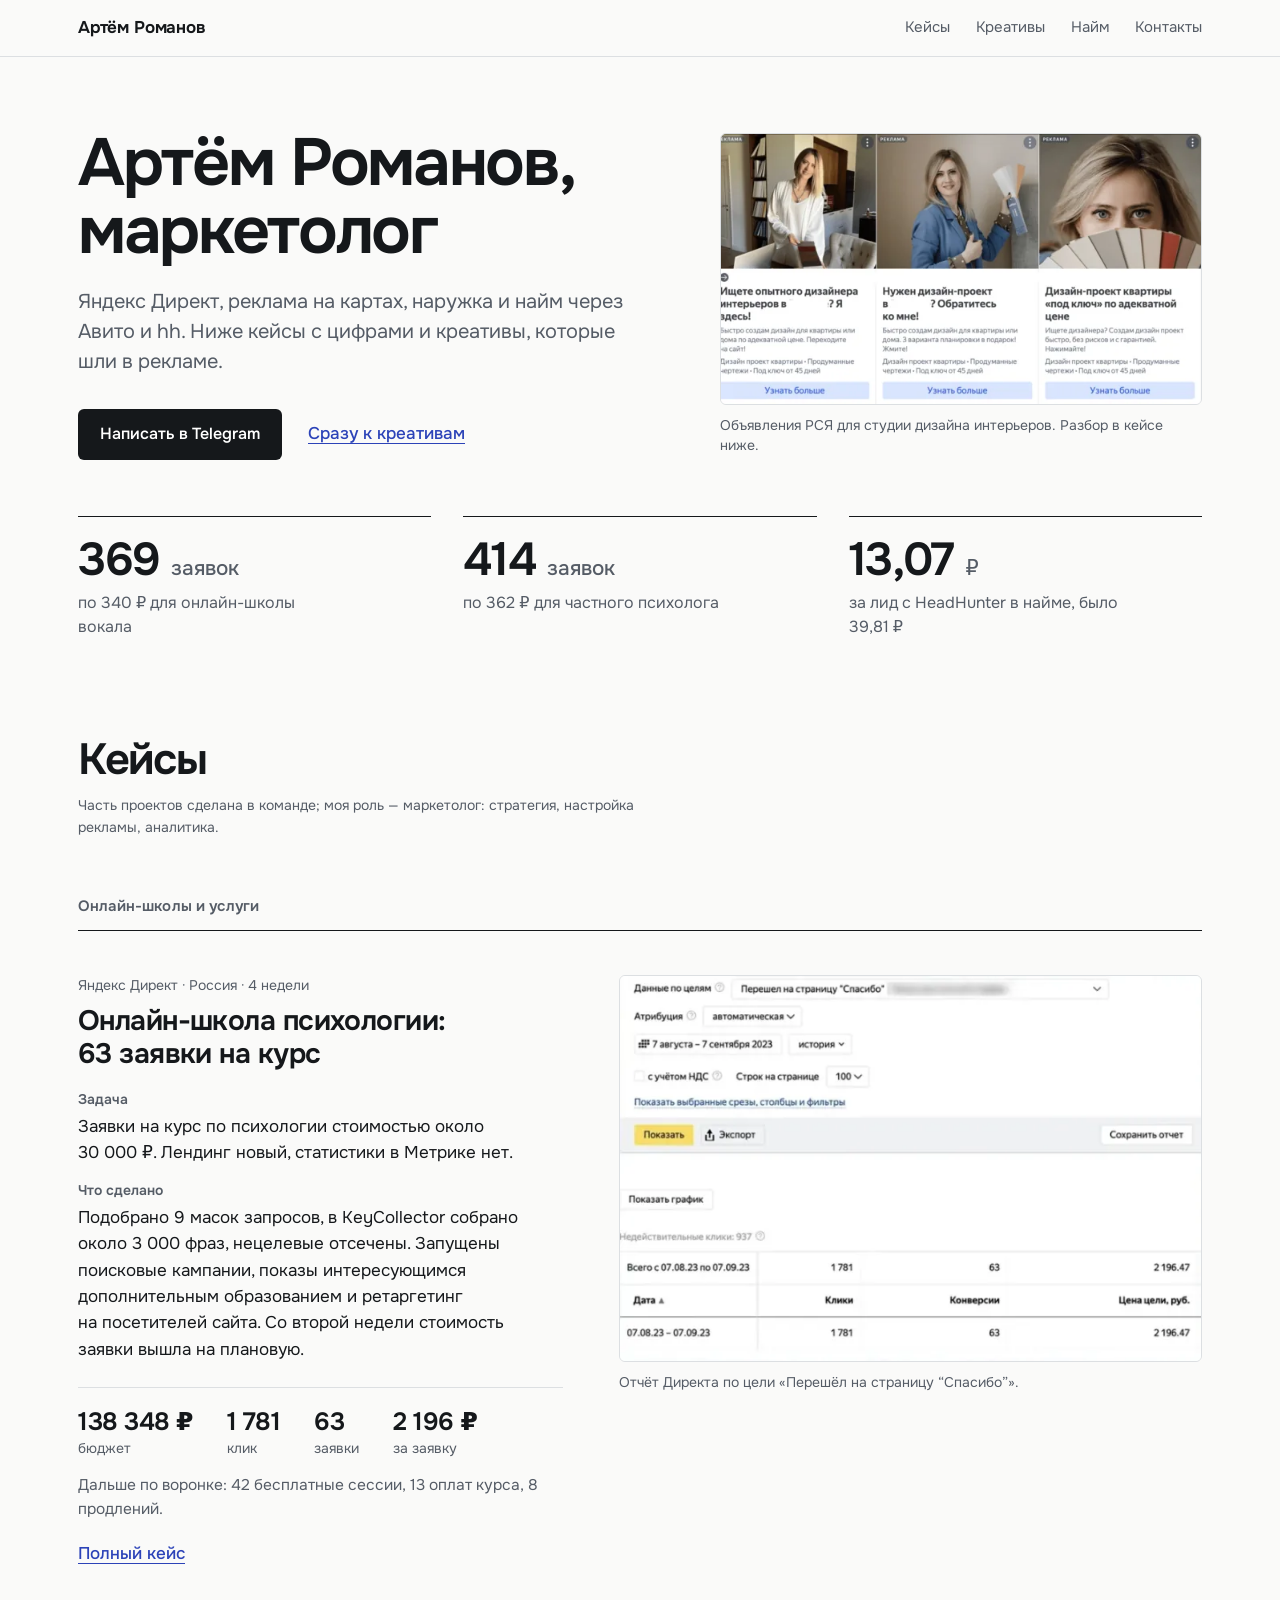
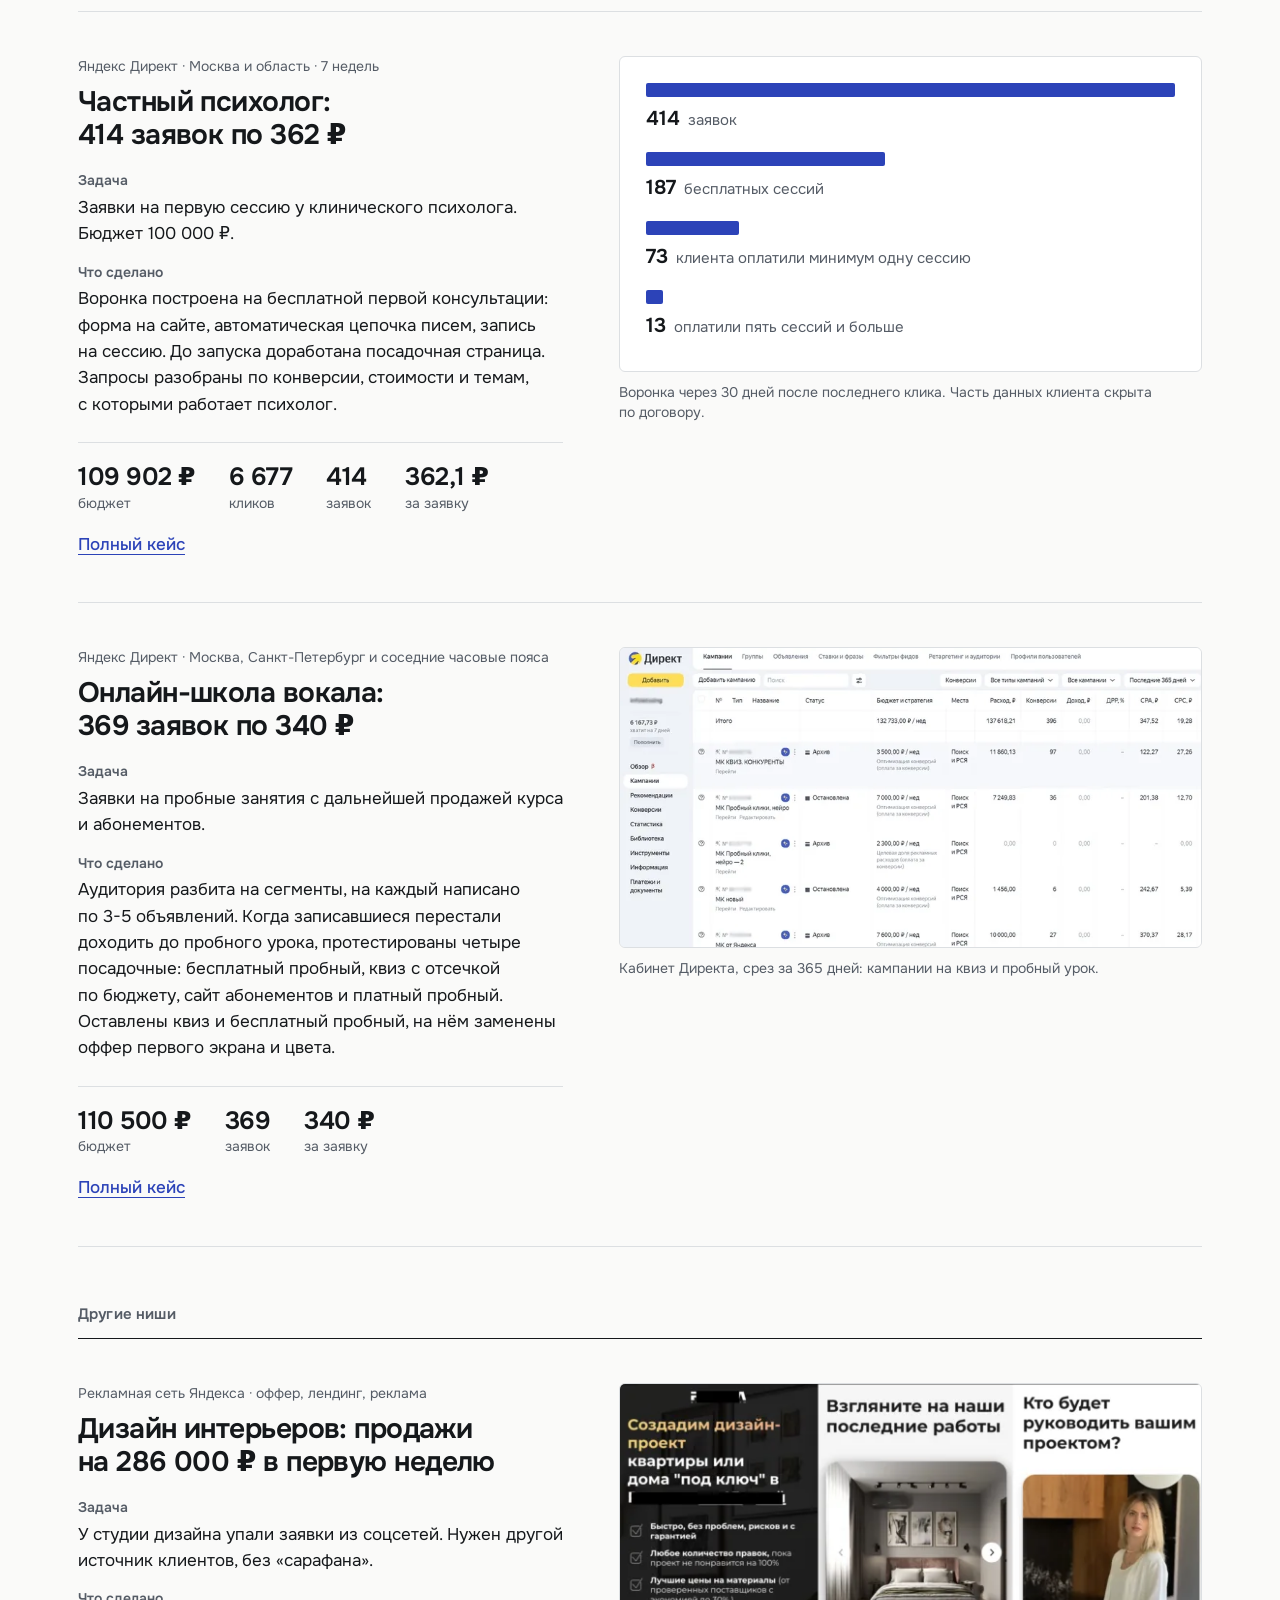
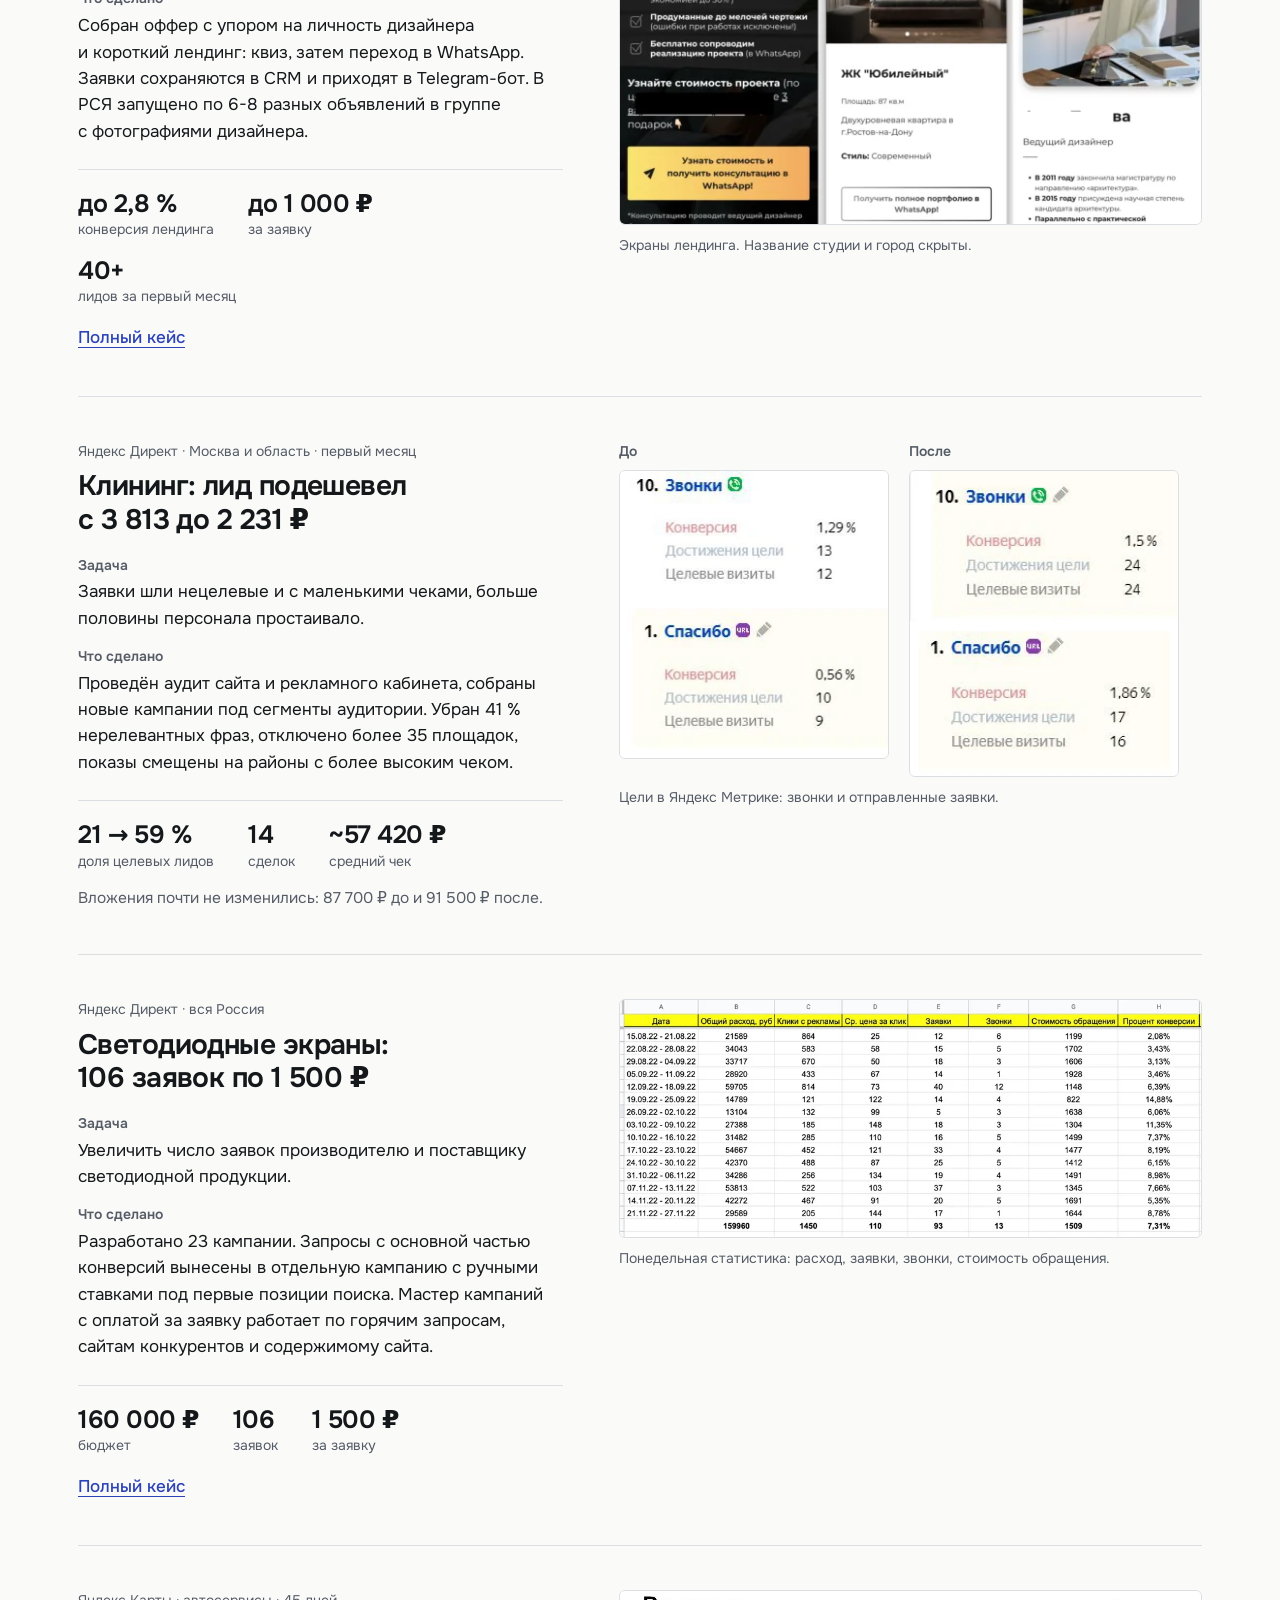
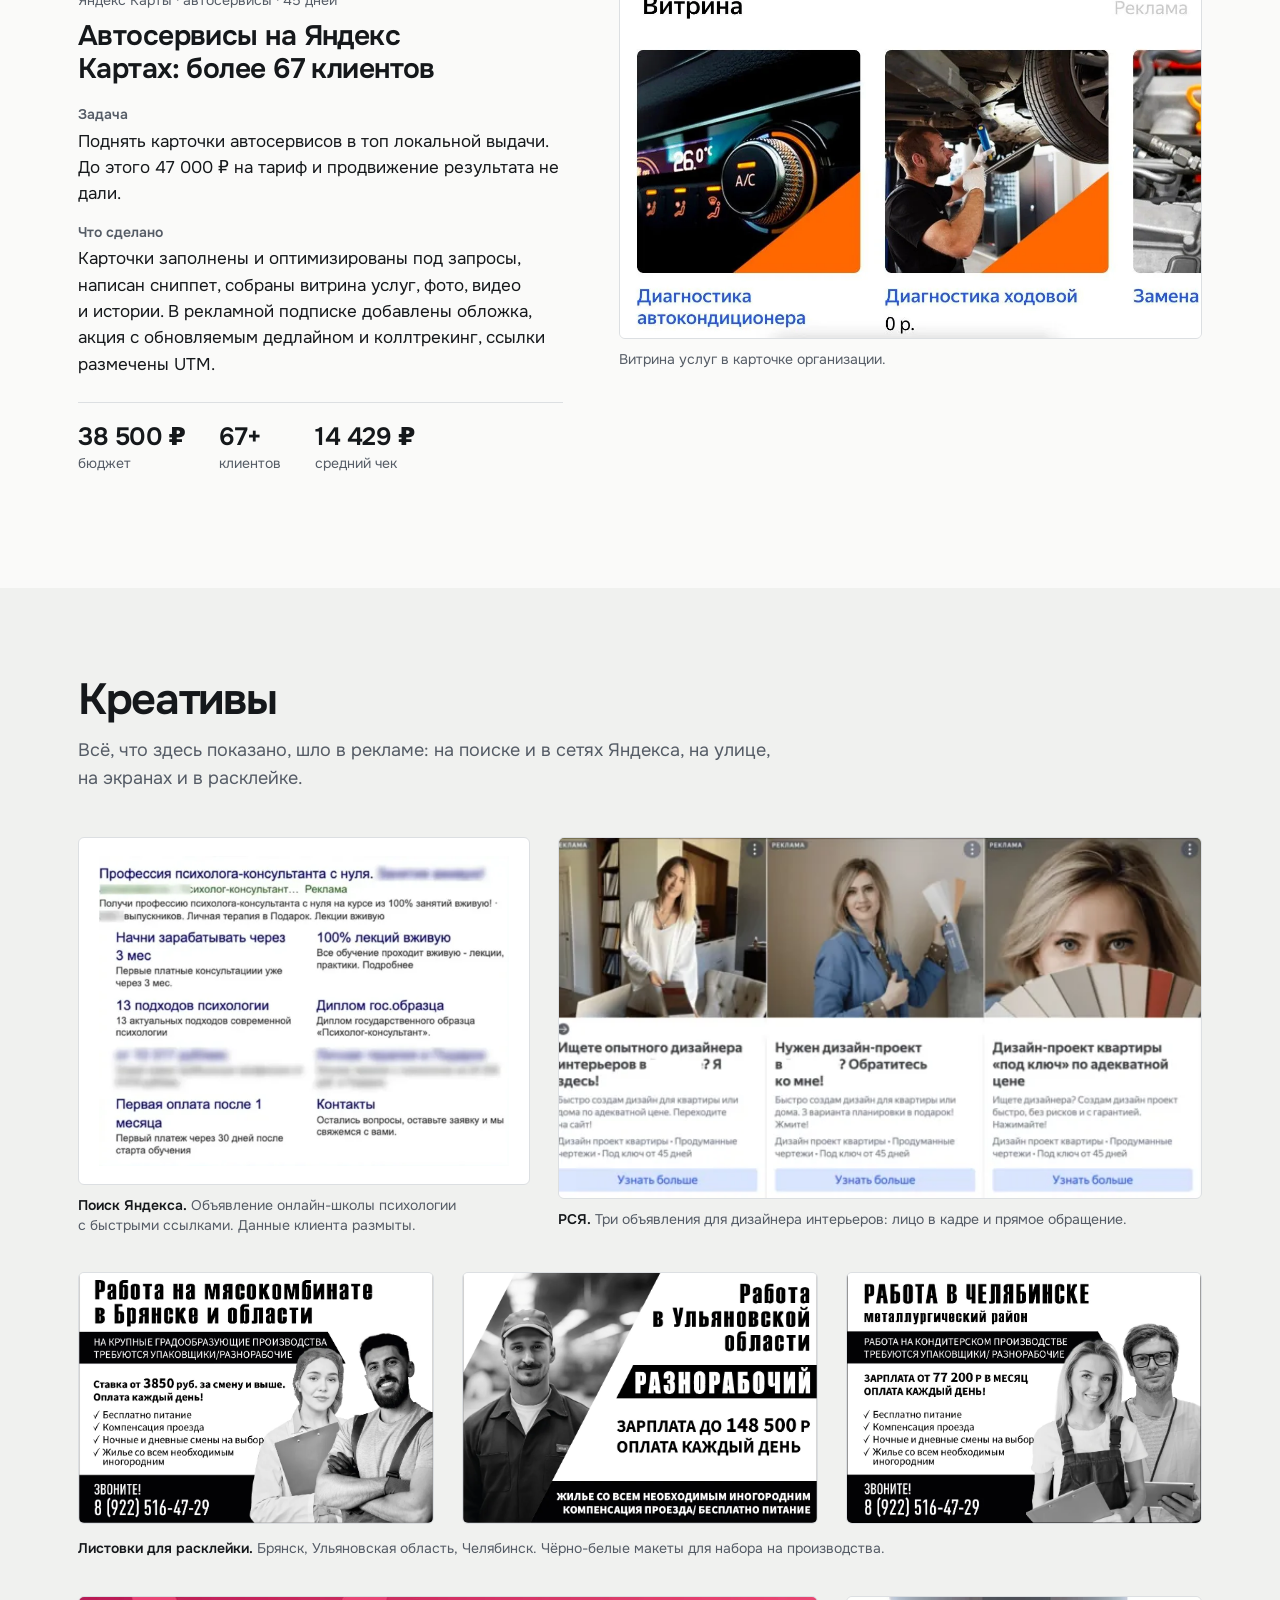
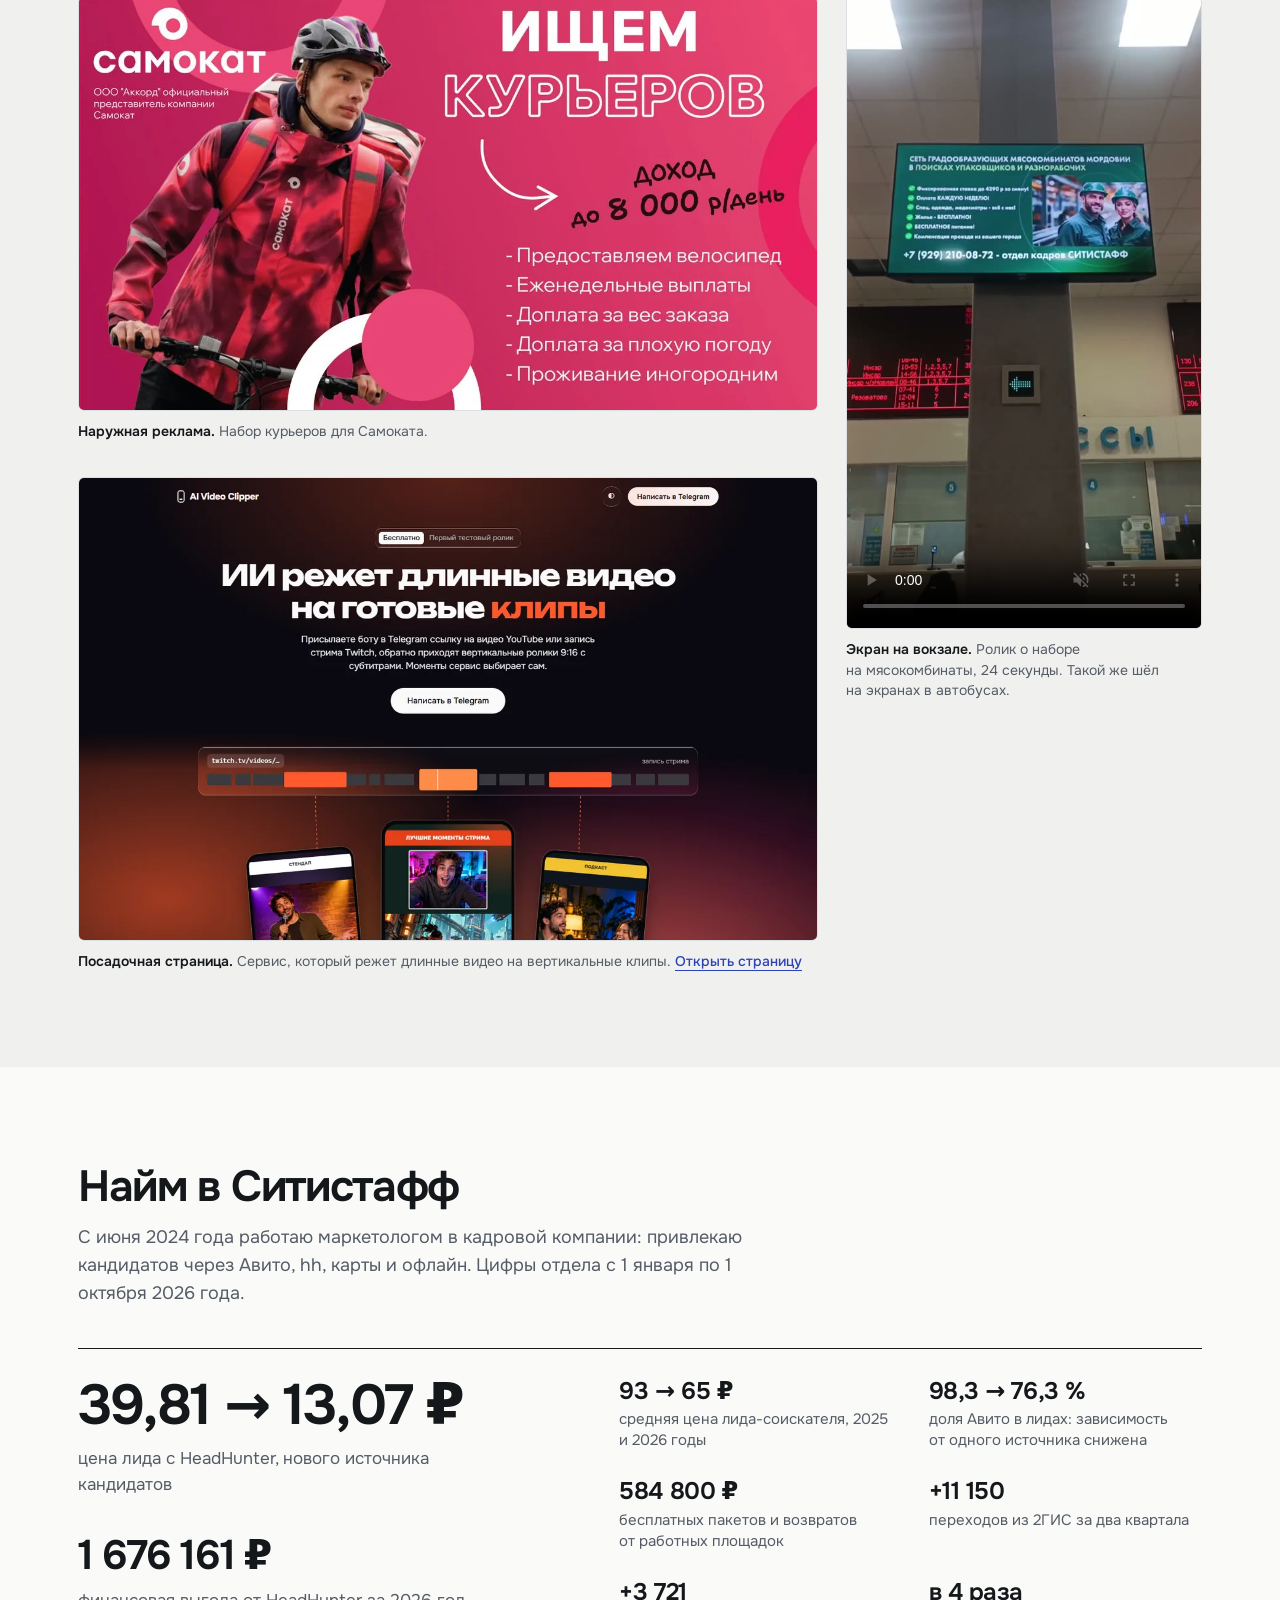
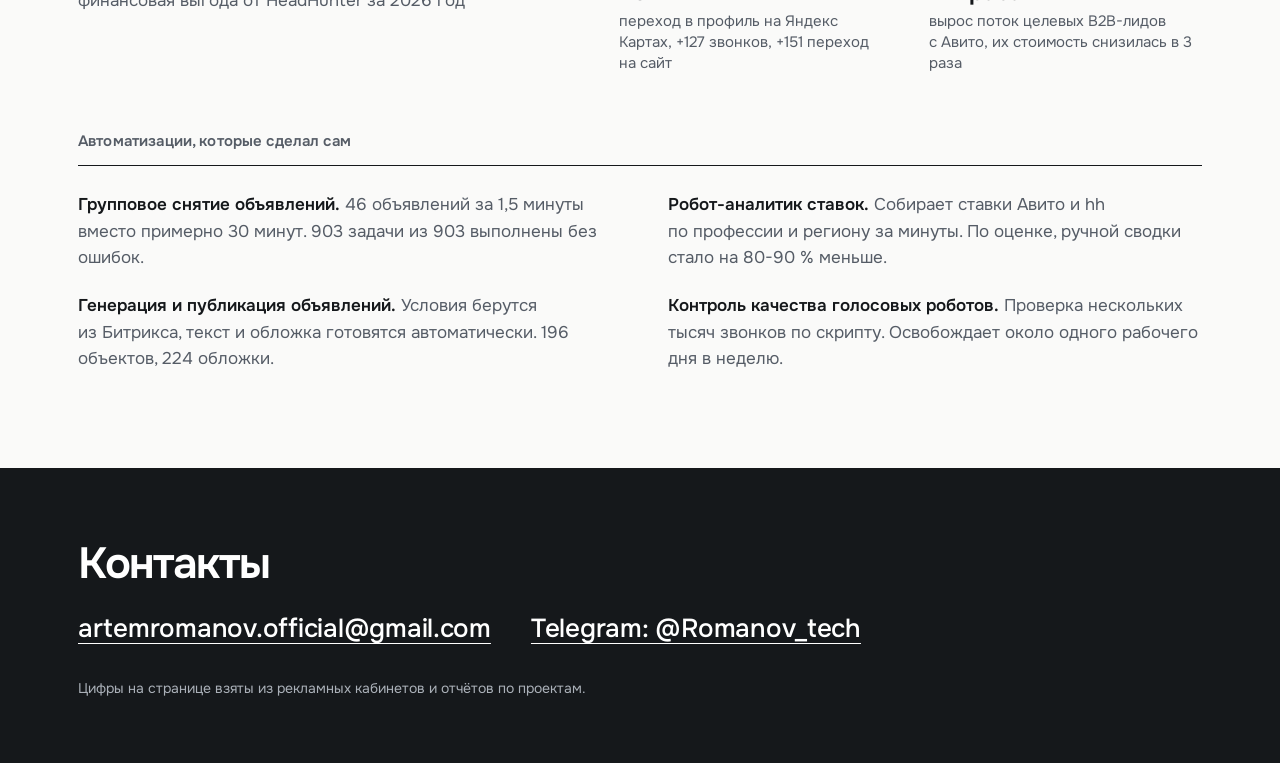
==== portfolio/index.html @ 15b889b1 "Portfolio: cases and ad creatives Co-Authored-By: Claude Fable 5.1 <noreply@anthropic.com>" ====
<!doctype html>
<html lang="ru">
<head>
<meta charset="utf-8">
<meta name="viewport" content="width=device-width, initial-scale=1">
<title>Артём Романов, маркетолог: кейсы и креативы</title>
<meta name="description" content="Кейсы по Яндекс Директу и картам, рекламные креативы и итоги года в найме. Цифры из кабинетов и отчётов.">
<meta name="robots" content="noindex">
<meta property="og:title" content="Артём Романов, маркетолог: кейсы и креативы">
<meta property="og:description" content="Яндекс Директ, карты, наружная реклама, найм. Кейсы с цифрами и креативы, которые шли в рекламе.">
<meta property="og:type" content="website">
<meta property="og:image" content="https://artem-romanov503.github.io/portfolio/assets/img/samokat-outdoor.jpg">
<link rel="preload" href="assets/fonts/onest-cyrillic.woff2" as="font" type="font/woff2" crossorigin>
<link rel="stylesheet" href="assets/style.css">
</head>
<body>

<header class="top">
  <div class="wrap top__in">
    <a class="top__name" href="#start">Артём Романов</a>
    <nav class="top__nav" aria-label="Разделы">
      <a href="#cases">Кейсы</a>
      <a href="#creatives">Креативы</a>
      <a href="#hiring">Найм</a>
      <a href="#contacts">Контакты</a>
    </nav>
  </div>
</header>

<main id="start">

<section class="hero wrap">
  <div class="hero__text">
    <h1>Артём Романов, маркетолог</h1>
    <p class="lead">Яндекс Директ, реклама на картах, наружка и найм через Авито и hh. Ниже кейсы с цифрами и креативы, которые шли в рекламе.</p>
    <div class="hero__cta">
      <a class="btn" href="https://t.me/Romanov_tech">Написать в Telegram</a>
      <a class="textlink" href="#creatives">Сразу к креативам</a>
    </div>
  </div>
  <figure class="hero__fig">
    <picture>
      <source srcset="assets/img/interior-rsya.webp" type="image/webp">
      <img src="assets/img/interior-rsya.jpg" width="599" height="336" alt="Три объявления в рекламной сети Яндекса для дизайнера интерьеров">
    </picture>
    <figcaption>Объявления РСЯ для студии дизайна интерьеров. Разбор в кейсе ниже.</figcaption>
  </figure>
</section>

<section class="facts wrap" aria-label="Главные цифры">
  <div class="fact">
    <p class="fact__n">369 <span>заявок</span></p>
    <p class="fact__t">по 340 ₽ для онлайн-школы вокала</p>
  </div>
  <div class="fact">
    <p class="fact__n">414 <span>заявок</span></p>
    <p class="fact__t">по 362 ₽ для частного психолога</p>
  </div>
  <div class="fact">
    <p class="fact__n">13,07 <span>₽</span></p>
    <p class="fact__t">за лид с HeadHunter в найме, было 39,81 ₽</p>
  </div>
</section>

<section class="cases wrap" id="cases">
  <h2>Кейсы</h2>
  <p class="note">Часть проектов сделана в команде; моя роль — маркетолог: стратегия, настройка рекламы, аналитика.</p>

  <h3 class="group">Онлайн-школы и услуги</h3>

  <article class="case">
    <div class="case__body">
      <p class="case__meta">Яндекс Директ · Россия · 4 недели</p>
      <h4>Онлайн-школа психологии: 63 заявки на курс</h4>
      <dl class="story">
        <dt>Задача</dt>
        <dd>Заявки на курс по психологии стоимостью около 30 000 ₽. Лендинг новый, статистики в Метрике нет.</dd>
        <dt>Что сделано</dt>
        <dd>Подобрано 9 масок запросов, в KeyCollector собрано около 3 000 фраз, нецелевые отсечены. Запущены поисковые кампании, показы интересующимся дополнительным образованием и ретаргетинг на посетителей сайта. Со второй недели стоимость заявки вышла на плановую.</dd>
      </dl>
      <ul class="nums">
        <li><b>138 348 ₽</b> бюджет</li>
        <li><b>1 781</b> клик</li>
        <li><b>63</b> заявки</li>
        <li><b>2 196 ₽</b> за заявку</li>
      </ul>
      <p class="after">Дальше по воронке: 42 бесплатные сессии, 13 оплат курса, 8 продлений.</p>
      <a class="textlink" href="https://docs.google.com/document/d/1ZMNwSY0MT7wGeJjQbcoxdY5PJj8Fw6Z0WzXVrbsB4XY/edit?usp=sharing" target="_blank" rel="noopener">Полный кейс</a>
    </div>
    <figure class="case__fig">
      <picture>
        <source srcset="assets/img/psy-metrika.webp" type="image/webp">
        <img loading="lazy" src="assets/img/psy-metrika.jpg" width="658" height="436" alt="Отчёт Яндекс Директа: 1 781 клик, 63 конверсии, цена цели 2 196,47 ₽">
      </picture>
      <figcaption>Отчёт Директа по цели «Перешёл на страницу “Спасибо”».</figcaption>
    </figure>
  </article>

  <article class="case">
    <div class="case__body">
      <p class="case__meta">Яндекс Директ · Москва и область · 7 недель</p>
      <h4>Частный психолог: 414 заявок по 362 ₽</h4>
      <dl class="story">
        <dt>Задача</dt>
        <dd>Заявки на первую сессию у клинического психолога. Бюджет 100 000 ₽.</dd>
        <dt>Что сделано</dt>
        <dd>Воронка построена на бесплатной первой консультации: форма на сайте, автоматическая цепочка писем, запись на сессию. До запуска доработана посадочная страница. Запросы разобраны по конверсии, стоимости и темам, с которыми работает психолог.</dd>
      </dl>
      <ul class="nums">
        <li><b>109 902 ₽</b> бюджет</li>
        <li><b>6 677</b> кликов</li>
        <li><b>414</b> заявок</li>
        <li><b>362,1 ₽</b> за заявку</li>
      </ul>
      <a class="textlink" href="https://docs.google.com/document/d/12WNCaJflFrENzG59cHQL8S3M4ZXFnbUH6wf1Yt0p68M/edit?usp=sharing" target="_blank" rel="noopener">Полный кейс</a>
    </div>
    <figure class="case__fig case__fig--plain">
      <div class="funnel" role="img" aria-label="Воронка: 414 заявок, 187 бесплатных сессий, 73 клиента с оплатой, 13 клиентов с пятью и более сессиями">
        <div class="funnel__row"><span class="funnel__bar" style="width:100%"></span><p><b>414</b> заявок</p></div>
        <div class="funnel__row"><span class="funnel__bar" style="width:45.2%"></span><p><b>187</b> бесплатных сессий</p></div>
        <div class="funnel__row"><span class="funnel__bar" style="width:17.6%"></span><p><b>73</b> клиента оплатили минимум одну сессию</p></div>
        <div class="funnel__row"><span class="funnel__bar" style="width:3.1%"></span><p><b>13</b> оплатили пять сессий и больше</p></div>
      </div>
      <figcaption>Воронка через 30 дней после последнего клика. Часть данных клиента скрыта по договору.</figcaption>
    </figure>
  </article>

  <article class="case">
    <div class="case__body">
      <p class="case__meta">Яндекс Директ · Москва, Санкт-Петербург и соседние часовые пояса</p>
      <h4>Онлайн-школа вокала: 369 заявок по 340 ₽</h4>
      <dl class="story">
        <dt>Задача</dt>
        <dd>Заявки на пробные занятия с дальнейшей продажей курса и абонементов.</dd>
        <dt>Что сделано</dt>
        <dd>Аудитория разбита на сегменты, на каждый написано по 3-5 объявлений. Когда записавшиеся перестали доходить до пробного урока, протестированы четыре посадочные: бесплатный пробный, квиз с отсечкой по бюджету, сайт абонементов и платный пробный. Оставлены квиз и бесплатный пробный, на нём заменены оффер первого экрана и цвета.</dd>
      </dl>
      <ul class="nums">
        <li><b>110 500 ₽</b> бюджет</li>
        <li><b>369</b> заявок</li>
        <li><b>340 ₽</b> за заявку</li>
      </ul>
      <a class="textlink" href="https://docs.google.com/document/d/1mFklG57RYLHqIspp73RG7lZCZg3FNZKGelEJzvITIx0/edit?usp=sharing" target="_blank" rel="noopener">Полный кейс</a>
    </div>
    <figure class="case__fig">
      <picture>
        <source srcset="assets/img/vocal-direct.webp" type="image/webp">
        <img loading="lazy" src="assets/img/vocal-direct.jpg" width="807" height="416" alt="Кабинет Яндекс Директа школы вокала: список кампаний, расход, конверсии и CPA">
      </picture>
      <figcaption>Кабинет Директа, срез за 365 дней: кампании на квиз и пробный урок.</figcaption>
    </figure>
  </article>

  <h3 class="group">Другие ниши</h3>

  <article class="case">
    <div class="case__body">
      <p class="case__meta">Рекламная сеть Яндекса · оффер, лендинг, реклама</p>
      <h4>Дизайн интерьеров: продажи на 286 000 ₽ в первую неделю</h4>
      <dl class="story">
        <dt>Задача</dt>
        <dd>У студии дизайна упали заявки из соцсетей. Нужен другой источник клиентов, без «сарафана».</dd>
        <dt>Что сделано</dt>
        <dd>Собран оффер с упором на личность дизайнера и короткий лендинг: квиз, затем переход в WhatsApp. Заявки сохраняются в CRM и приходят в Telegram-бот. В РСЯ запущено по 6-8 разных объявлений в группе с фотографиями дизайнера.</dd>
      </dl>
      <ul class="nums">
        <li><b>до 2,8 %</b> конверсия лендинга</li>
        <li><b>до 1 000 ₽</b> за заявку</li>
        <li><b>40+</b> лидов за первый месяц</li>
      </ul>
      <a class="textlink" href="https://docs.google.com/document/d/1IQRvEoea5pEtZ0NnD83dDxCsp4ETCDsQYDgw4Wlnciw/edit?usp=sharing" target="_blank" rel="noopener">Полный кейс</a>
    </div>
    <figure class="case__fig">
      <picture>
        <source srcset="assets/img/interior-landing.webp" type="image/webp">
        <img loading="lazy" src="assets/img/interior-landing.jpg" width="600" height="455" alt="Три экрана мобильного лендинга студии дизайна интерьеров">
      </picture>
      <figcaption>Экраны лендинга. Название студии и город скрыты.</figcaption>
    </figure>
  </article>

  <article class="case">
    <div class="case__body">
      <p class="case__meta">Яндекс Директ · Москва и область · первый месяц</p>
      <h4>Клининг: лид подешевел с 3 813 до 2 231 ₽</h4>
      <dl class="story">
        <dt>Задача</dt>
        <dd>Заявки шли нецелевые и с маленькими чеками, больше половины персонала простаивало.</dd>
        <dt>Что сделано</dt>
        <dd>Проведён аудит сайта и рекламного кабинета, собраны новые кампании под сегменты аудитории. Убран 41 % нерелевантных фраз, отключено более 35 площадок, показы смещены на районы с более высоким чеком.</dd>
      </dl>
      <ul class="nums">
        <li><b>21 → 59 %</b> доля целевых лидов</li>
        <li><b>14</b> сделок</li>
        <li><b>~57 420 ₽</b> средний чек</li>
      </ul>
      <p class="after">Вложения почти не изменились: 87 700 ₽ до и 91 500 ₽ после.</p>
    </div>
    <figure class="case__fig case__fig--pair">
      <div class="pair">
        <div>
          <p class="pair__t">До</p>
          <picture>
            <source srcset="assets/img/clean-before.webp" type="image/webp">
            <img loading="lazy" src="assets/img/clean-before.jpg" width="266" height="285" alt="Метрика до: звонки 13 достижений цели, заявки 10">
          </picture>
        </div>
        <div>
          <p class="pair__t">После</p>
          <picture>
            <source srcset="assets/img/clean-after.webp" type="image/webp">
            <img loading="lazy" src="assets/img/clean-after.jpg" width="254" height="289" alt="Метрика после: звонки 24 достижения цели, заявки 17">
          </picture>
        </div>
      </div>
      <figcaption>Цели в Яндекс Метрике: звонки и отправленные заявки.</figcaption>
    </figure>
  </article>

  <article class="case">
    <div class="case__body">
      <p class="case__meta">Яндекс Директ · вся Россия</p>
      <h4>Светодиодные экраны: 106 заявок по 1 500 ₽</h4>
      <dl class="story">
        <dt>Задача</dt>
        <dd>Увеличить число заявок производителю и поставщику светодиодной продукции.</dd>
        <dt>Что сделано</dt>
        <dd>Разработано 23 кампании. Запросы с основной частью конверсий вынесены в отдельную кампанию с ручными ставками под первые позиции поиска. Мастер кампаний с оплатой за заявку работает по горячим запросам, сайтам конкурентов и содержимому сайта.</dd>
      </dl>
      <ul class="nums">
        <li><b>160 000 ₽</b> бюджет</li>
        <li><b>106</b> заявок</li>
        <li><b>1 500 ₽</b> за заявку</li>
      </ul>
      <a class="textlink" href="https://docs.google.com/document/d/1NsvfbhUCmkfl85SJZDYSy5zYVO_3lgTCeivJVhGdA6c/edit?usp=sharing" target="_blank" rel="noopener">Полный кейс</a>
    </div>
    <figure class="case__fig">
      <picture>
        <source srcset="assets/img/led-table.webp" type="image/webp">
        <img loading="lazy" src="assets/img/led-table.jpg" width="974" height="397" alt="Таблица по неделям: расход, клики, заявки, звонки и стоимость обращения">
      </picture>
      <figcaption>Понедельная статистика: расход, заявки, звонки, стоимость обращения.</figcaption>
    </figure>
  </article>

  <article class="case">
    <div class="case__body">
      <p class="case__meta">Яндекс Карты · автосервисы · 45 дней</p>
      <h4>Автосервисы на Яндекс Картах: более 67 клиентов</h4>
      <dl class="story">
        <dt>Задача</dt>
        <dd>Поднять карточки автосервисов в топ локальной выдачи. До этого 47 000 ₽ на тариф и продвижение результата не дали.</dd>
        <dt>Что сделано</dt>
        <dd>Карточки заполнены и оптимизированы под запросы, написан сниппет, собраны витрина услуг, фото, видео и истории. В рекламной подписке добавлены обложка, акция с обновляемым дедлайном и коллтрекинг, ссылки размечены UTM.</dd>
      </dl>
      <ul class="nums">
        <li><b>38 500 ₽</b> бюджет</li>
        <li><b>67+</b> клиентов</li>
        <li><b>14 429 ₽</b> средний чек</li>
      </ul>
    </div>
    <figure class="case__fig">
      <picture>
        <source srcset="assets/img/maps-vitrina.webp" type="image/webp">
        <img loading="lazy" src="assets/img/maps-vitrina.jpg" width="1124" height="672" alt="Витрина услуг автосервиса в карточке на Яндекс Картах">
      </picture>
      <figcaption>Витрина услуг в карточке организации.</figcaption>
    </figure>
  </article>
</section>

<section class="creatives" id="creatives">
  <div class="wrap">
    <h2>Креативы</h2>
    <p class="sub">Всё, что здесь показано, шло в рекламе: на поиске и в сетях Яндекса, на улице, на экранах и в расклейке.</p>

    <div class="mosaic">
      <figure class="m m--search">
        <div class="m__pad">
          <picture>
            <source srcset="assets/img/psy-search-ad.webp" type="image/webp">
            <img loading="lazy" src="assets/img/psy-search-ad.jpg" width="619" height="469" alt="Поисковое объявление: Профессия психолога-консультанта с нуля, восемь быстрых ссылок">
          </picture>
        </div>
        <figcaption><b>Поиск Яндекса.</b> Объявление онлайн-школы психологии с быстрыми ссылками. Данные клиента размыты.</figcaption>
      </figure>

      <figure class="m m--rsya">
        <picture>
          <source srcset="assets/img/interior-rsya.webp" type="image/webp">
          <img loading="lazy" src="assets/img/interior-rsya.jpg" width="599" height="336" alt="Три объявления РСЯ с фотографиями дизайнера интерьеров">
        </picture>
        <figcaption><b>РСЯ.</b> Три объявления для дизайнера интерьеров: лицо в кадре и прямое обращение.</figcaption>
      </figure>

      <figure class="m m--leaf">
        <picture>
          <source srcset="assets/img/leaflet-bryansk.webp" type="image/webp">
          <img loading="lazy" src="assets/img/leaflet-bryansk.jpg" width="991" height="701" alt="Листовка: Работа на мясокомбинате в Брянске и области">
        </picture>
      </figure>
      <figure class="m m--leaf">
        <picture>
          <source srcset="assets/img/leaflet-ulyanovsk.webp" type="image/webp">
          <img loading="lazy" src="assets/img/leaflet-ulyanovsk.jpg" width="990" height="701" alt="Листовка: Работа в Ульяновской области, разнорабочий">
        </picture>
      </figure>
      <figure class="m m--leaf">
        <picture>
          <source srcset="assets/img/leaflet-chelyabinsk.webp" type="image/webp">
          <img loading="lazy" src="assets/img/leaflet-chelyabinsk.jpg" width="991" height="701" alt="Листовка: Работа в Челябинске, кондитерское производство">
        </picture>
      </figure>
      <p class="m__cap m__cap--row"><b>Листовки для расклейки.</b> Брянск, Ульяновская область, Челябинск. Чёрно-белые макеты для набора на производства.</p>

      <figure class="m m--out">
        <picture>
          <source srcset="assets/img/samokat-outdoor.webp" type="image/webp">
          <img loading="lazy" src="assets/img/samokat-outdoor.jpg" width="1250" height="699" alt="Наружная реклама: Самокат ищет курьеров, доход до 8 000 рублей в день">
        </picture>
        <figcaption><b>Наружная реклама.</b> Набор курьеров для Самоката.</figcaption>
      </figure>

      <figure class="m m--video">
        <video controls muted playsinline preload="metadata" poster="assets/video/station-screen.jpg" width="540" height="960">
          <source src="assets/video/station-screen.mp4" type="video/mp4">
        </video>
        <figcaption><b>Экран на вокзале.</b> Ролик о наборе на мясокомбинаты, 24 секунды. Такой же шёл на экранах в автобусах.</figcaption>
      </figure>

      <figure class="m m--land">
        <a href="https://artem-romanov503.github.io/clipper/" target="_blank" rel="noopener">
          <picture>
            <source srcset="assets/img/clipper-landing.webp" type="image/webp">
            <img loading="lazy" src="assets/img/clipper-landing.jpg" width="1200" height="750" alt="Первый экран посадочной страницы сервиса нарезки видео">
          </picture>
        </a>
        <figcaption><b>Посадочная страница.</b> Сервис, который режет длинные видео на вертикальные клипы. <a class="textlink" href="https://artem-romanov503.github.io/clipper/" target="_blank" rel="noopener">Открыть страницу</a></figcaption>
      </figure>
    </div>
  </div>
</section>

<section class="hiring wrap" id="hiring">
  <h2>Найм в Ситистафф</h2>
  <p class="sub">С июня 2024 года работаю маркетологом в кадровой компании: привлекаю кандидатов через Авито, hh, карты и офлайн. Цифры отдела с 1 января по 1 октября 2026 года.</p>

  <div class="year">
    <div class="year__big">
      <p class="year__n">39,81 → 13,07 ₽</p>
      <p class="year__t">цена лида с HeadHunter, нового источника кандидатов</p>
      <p class="year__n year__n--2">1 676 161 ₽</p>
      <p class="year__t">финансовая выгода от HeadHunter за 2026 год</p>
    </div>
    <ul class="year__list">
      <li><b>93 → 65 ₽</b> средняя цена лида-соискателя, 2025 и 2026 годы</li>
      <li><b>98,3 → 76,3 %</b> доля Авито в лидах: зависимость от одного источника снижена</li>
      <li><b>584 800 ₽</b> бесплатных пакетов и возвратов от работных площадок</li>
      <li><b>+11 150</b> переходов из 2ГИС за два квартала</li>
      <li><b>+3 721</b> переход в профиль на Яндекс Картах, +127 звонков, +151 переход на сайт</li>
      <li><b>в 4 раза</b> вырос поток целевых B2B-лидов с Авито, их стоимость снизилась в 3 раза</li>
    </ul>
  </div>

  <h3 class="group">Автоматизации, которые сделал сам</h3>
  <ul class="auto">
    <li><b>Групповое снятие объявлений.</b> 46 объявлений за 1,5 минуты вместо примерно 30 минут. 903 задачи из 903 выполнены без ошибок.</li>
    <li><b>Робот-аналитик ставок.</b> Собирает ставки Авито и hh по профессии и региону за минуты. По оценке, ручной сводки стало на 80-90 % меньше.</li>
    <li><b>Генерация и публикация объявлений.</b> Условия берутся из Битрикса, текст и обложка готовятся автоматически. 196 объектов, 224 обложки.</li>
    <li><b>Контроль качества голосовых роботов.</b> Проверка нескольких тысяч звонков по скрипту. Освобождает около одного рабочего дня в неделю.</li>
  </ul>
</section>

</main>

<footer class="foot" id="contacts">
  <div class="wrap foot__in">
    <h2>Контакты</h2>
    <p class="foot__links">
      <a href="mailto:artemromanov.official@gmail.com">artemromanov.official@gmail.com</a>
      <a href="https://t.me/Romanov_tech">Telegram: @Romanov_tech</a>
    </p>
    <p class="foot__small">Цифры на странице взяты из рекламных кабинетов и отчётов по проектам.</p>
  </div>
</footer>

</body>
</html>
---- portfolio/assets/style.css ----
@font-face{font-family:"Onest";src:url("fonts/onest-cyrillic.woff2") format("woff2");font-weight:100 900;font-display:swap;unicode-range:U+0301,U+0400-045F,U+0490-0491,U+04B0-04B1,U+2116}
@font-face{font-family:"Onest";src:url("fonts/onest-latin.woff2") format("woff2");font-weight:100 900;font-display:swap;unicode-range:U+0000-00FF,U+0131,U+0152-0153,U+02BB-02BC,U+02C6,U+02DA,U+02DC,U+0304,U+0308,U+0329,U+2000-206F,U+20AC,U+2122,U+2191,U+2193,U+2212,U+2215,U+FEFF,U+FFFD}

:root{
  color-scheme:light;
  --paper:#fafaf9;
  --tint:#f0f1ef;
  --ink:#15181b;
  --soft:#555c66;
  --line:#dcdfe2;
  --accent:#2c43b8;
  --r:6px;
  --wrap:1180px;
}
*{box-sizing:border-box}
html{scroll-behavior:smooth;-webkit-text-size-adjust:100%}
@media (prefers-reduced-motion:reduce){html{scroll-behavior:auto}}
body{margin:0;background:var(--paper);color:var(--ink);font:400 17px/1.55 "Onest",system-ui,-apple-system,"Segoe UI",Roboto,sans-serif;-webkit-font-smoothing:antialiased}
img,video{display:block;max-width:100%;height:auto}
a{color:inherit}
p,h1,h2,h3,h4,ul,dl,dd,figure{margin:0;padding:0}
ul{list-style:none}
.wrap{max-width:var(--wrap);margin:0 auto;padding:0 28px}
section[id],footer[id]{scroll-margin-top:72px}

/* top */
.top{position:sticky;top:0;z-index:10;background:rgba(250,250,249,.94);backdrop-filter:blur(8px);border-bottom:1px solid var(--line)}
.top__in{display:flex;align-items:center;justify-content:space-between;height:56px;gap:16px}
.top__name{font-weight:650;text-decoration:none;letter-spacing:-.01em;white-space:nowrap}
.top__nav{display:flex;gap:26px;font-size:15px}
.top__nav a{text-decoration:none;color:var(--soft);padding:6px 0}
.top__nav a:hover{color:var(--ink)}

/* hero */
.hero{display:grid;grid-template-columns:minmax(0,6fr) minmax(0,5fr);gap:64px;align-items:center;padding-top:72px;padding-bottom:56px}
h1{font-size:clamp(38px,5.2vw,68px);line-height:1.02;letter-spacing:-.035em;font-weight:640;text-wrap:balance}
.lead{margin-top:22px;font-size:20px;line-height:1.5;color:var(--soft);max-width:34em}
.hero__cta{display:flex;align-items:center;flex-wrap:wrap;gap:14px 26px;margin-top:32px}
.btn{display:inline-block;background:var(--ink);color:#fff;text-decoration:none;font-weight:550;font-size:16px;padding:13px 22px;border-radius:var(--r);transition:background .2s}
.btn:hover{background:var(--accent)}
.btn:active{transform:translateY(1px)}
.textlink{color:var(--accent);text-decoration:underline;text-decoration-thickness:1px;text-underline-offset:4px;font-weight:500}
.textlink:hover{text-decoration-thickness:2px}
.hero__fig img{width:100%;border-radius:var(--r);border:1px solid var(--line)}
figcaption,.m__cap{margin-top:10px;font-size:14px;line-height:1.45;color:var(--soft)}
figcaption b,.m__cap b{color:var(--ink);font-weight:600}

/* facts */
.facts{display:grid;grid-template-columns:repeat(3,minmax(0,1fr));gap:32px}
.fact{border-top:1px solid var(--ink);padding-top:20px}
.fact__n{font-size:clamp(34px,3.6vw,48px);line-height:1;font-weight:620;letter-spacing:-.03em}
.fact__n span{font-size:.45em;font-weight:500;letter-spacing:0;color:var(--soft)}
.fact__t{margin-top:8px;color:var(--soft);font-size:16px;max-width:17em}

/* shared headings */
h2{font-size:clamp(30px,3.4vw,44px);line-height:1.08;letter-spacing:-.03em;font-weight:640}
.sub{margin-top:14px;font-size:18px;color:var(--soft);max-width:40em}
.note{margin-top:12px;font-size:14px;color:var(--soft);max-width:44em}
.group{margin-top:56px;font-size:15px;font-weight:600;letter-spacing:.01em;color:var(--soft);padding-bottom:12px;border-bottom:1px solid var(--ink)}

/* cases */
.cases{padding-top:96px}
.case{display:grid;grid-template-columns:minmax(0,5fr) minmax(0,6fr);gap:56px;padding:44px 0;border-bottom:1px solid var(--line);align-items:start}
.case:last-of-type{border-bottom:0}
.case__meta{font-size:14px;color:var(--soft)}
h4{margin-top:8px;font-size:clamp(23px,2.2vw,29px);line-height:1.18;letter-spacing:-.02em;font-weight:630;text-wrap:balance}
.story{margin-top:18px}
.story dt{margin-top:14px;font-size:14px;font-weight:600;color:var(--soft)}
.story dd{margin-top:3px;max-width:36em}
.nums{display:flex;flex-wrap:wrap;gap:16px 34px;margin-top:24px;padding-top:18px;border-top:1px solid var(--line)}
.nums li{font-size:14px;color:var(--soft);line-height:1.3}
.nums b{display:block;font-size:25px;font-weight:620;letter-spacing:-.02em;color:var(--ink);white-space:nowrap}
.after{margin-top:16px;font-size:15.5px;color:var(--soft)}
.case .textlink{display:inline-block;margin-top:20px}
.case__fig img{width:100%;border:1px solid var(--line);border-radius:var(--r);background:#fff}

.funnel{border:1px solid var(--line);border-radius:var(--r);background:#fff;padding:26px 26px 12px}
.funnel__row{margin-bottom:18px}
.funnel__bar{display:block;height:14px;min-width:6px;background:var(--accent);border-radius:2px}
.funnel__row p{margin-top:6px;font-size:15px;color:var(--soft)}
.funnel__row b{font-size:20px;color:var(--ink);font-weight:620;margin-right:4px}

.pair{display:grid;grid-template-columns:repeat(2,minmax(0,1fr));gap:20px;max-width:560px}
.pair__t{font-size:14px;font-weight:600;color:var(--soft);margin-bottom:8px}

/* creatives */
.creatives{margin-top:72px;padding:88px 0 96px;background:var(--tint)}
.mosaic{display:grid;grid-template-columns:repeat(12,minmax(0,1fr));gap:36px 28px;margin-top:44px;align-items:start}
.m img,.m video{width:100%;border-radius:var(--r);border:1px solid var(--line);background:#fff}
.m__pad{background:#fff;border:1px solid var(--line);border-radius:var(--r);padding:18px 20px}
.m__pad img{border:0;border-radius:0}
.m--search{grid-column:span 5}
.m--rsya{grid-column:span 7}
.m--leaf{grid-column:span 4}
.m__cap--row{grid-column:1/-1;margin-top:-22px}
.m--out{grid-column:1/span 8}
.m--video{grid-column:9/span 4;grid-row:span 2}
.m--land{grid-column:1/span 8}
.m--video video{aspect-ratio:9/16;object-fit:cover;background:#111}

/* hiring */
.hiring{padding-top:96px;padding-bottom:96px}
.year{display:grid;grid-template-columns:minmax(0,5fr) minmax(0,6fr);gap:56px;margin-top:40px;padding-top:28px;border-top:1px solid var(--ink)}
.year__n{font-size:clamp(34px,4.4vw,58px);line-height:1.02;font-weight:640;letter-spacing:-.035em;white-space:nowrap}
.year__t{margin-top:12px;color:var(--soft);max-width:24em}
.year__n--2{margin-top:36px;font-size:clamp(28px,3.2vw,42px)}
.year__list{display:grid;grid-template-columns:repeat(2,minmax(0,1fr));gap:26px 36px}
.year__list li{font-size:15px;line-height:1.4;color:var(--soft)}
.year__list b{display:block;font-size:24px;line-height:1.2;font-weight:620;letter-spacing:-.02em;color:var(--ink);margin-bottom:4px;white-space:nowrap}
.auto{display:grid;grid-template-columns:repeat(2,minmax(0,1fr));gap:22px 56px;margin-top:26px}
.auto li{color:var(--soft);max-width:34em}
.auto b{color:var(--ink);font-weight:600}

/* footer */
.foot{background:var(--ink);color:#fff;padding:72px 0 64px}
.foot__links{display:flex;flex-wrap:wrap;gap:12px 40px;margin-top:22px;font-size:clamp(19px,2.2vw,26px);font-weight:520;letter-spacing:-.01em}
.foot__links a{text-decoration:underline;text-decoration-thickness:1px;text-underline-offset:6px;overflow-wrap:anywhere}
.foot__links a:hover{text-decoration-thickness:2px}
.foot__small{margin-top:28px;font-size:14px;color:#aab0b8;max-width:40em}

a:focus-visible,.btn:focus-visible,video:focus-visible{outline:2px solid var(--accent);outline-offset:3px}

@media (max-width:900px){
  .hero{grid-template-columns:1fr;gap:36px;padding-top:44px;padding-bottom:40px}
  .case{grid-template-columns:1fr;gap:26px;padding:36px 0}
  .year{grid-template-columns:1fr;gap:32px}
  .auto{grid-template-columns:1fr}
  .m--search,.m--rsya{grid-column:1/-1}
  .m--out,.m--land{grid-column:1/-1}
  .m--video{grid-column:1/-1;grid-row:auto;max-width:360px}
  .cases,.hiring{padding-top:64px}
  .creatives{padding:64px 0;margin-top:40px}
  .hiring{padding-bottom:64px}
}
@media (max-width:640px){
  body{font-size:16.5px}
  .wrap{padding:0 18px}
  .top__nav{gap:16px;font-size:14px}
  .top__name{font-size:15px}
  .lead{font-size:18px}
  .facts{grid-template-columns:1fr;gap:20px}
  .fact__t{max-width:none}
  .m--leaf{grid-column:1/-1}
  .mosaic{gap:28px 16px}
  .m__cap--row{margin-top:-16px}
  .year__list{grid-template-columns:1fr;gap:20px}
  .nums{gap:14px 26px}
  .nums b{font-size:22px}
  .funnel{padding:20px 18px 6px}
  .year__n{font-size:34px}
}
@media (max-width:400px){
  .top__nav a:nth-child(3){display:none}
}
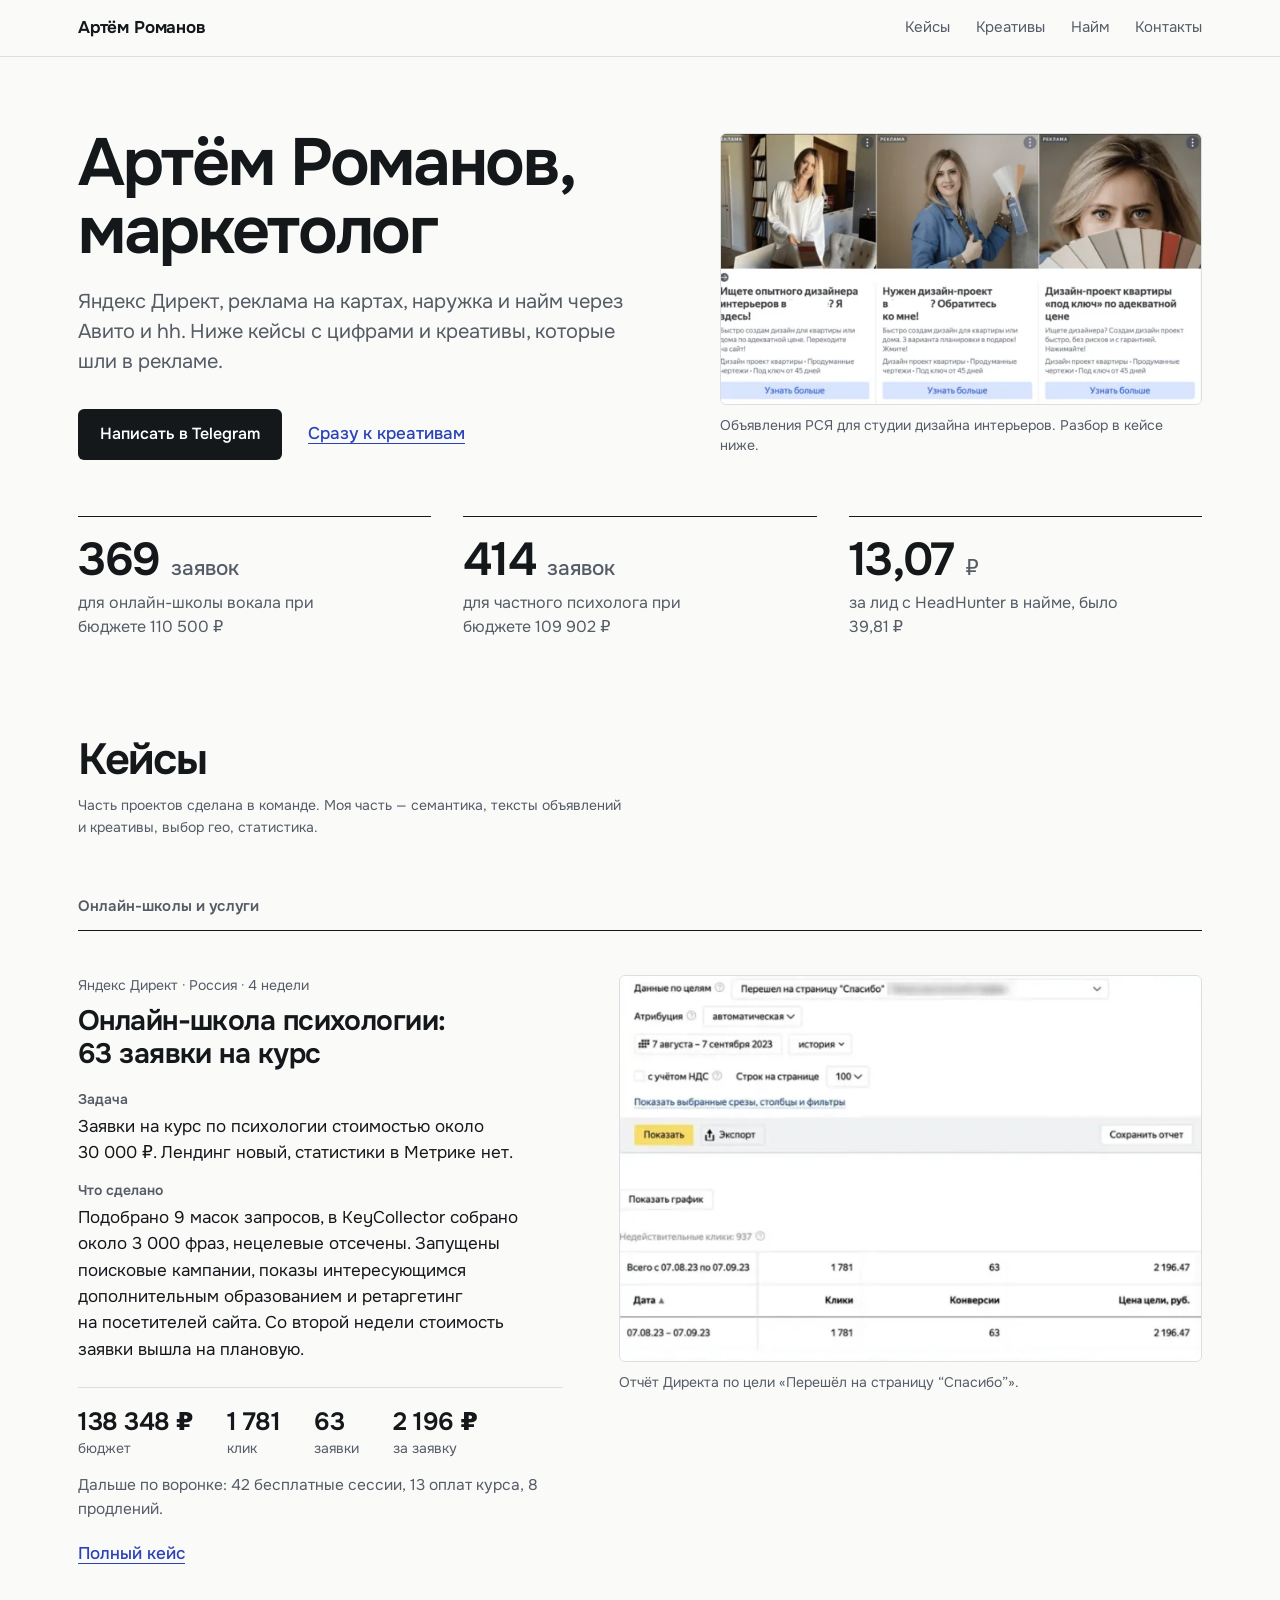
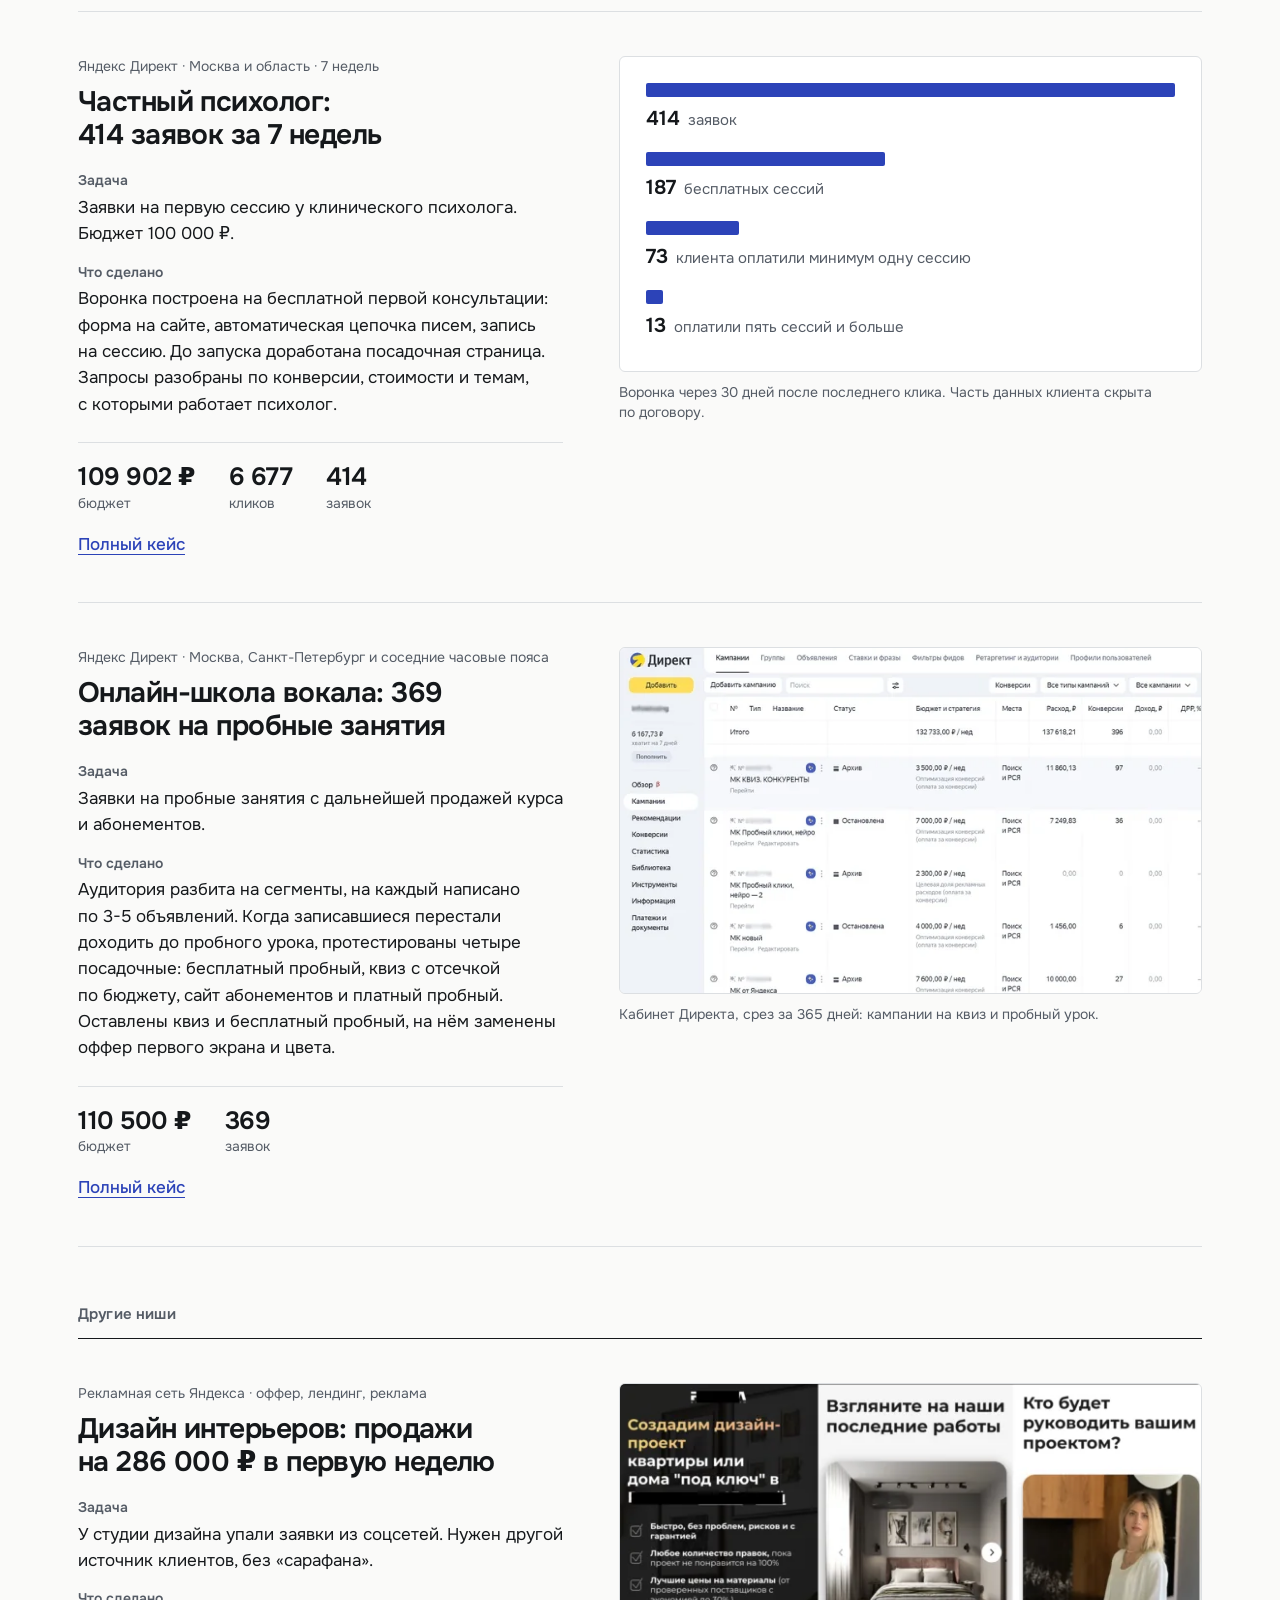
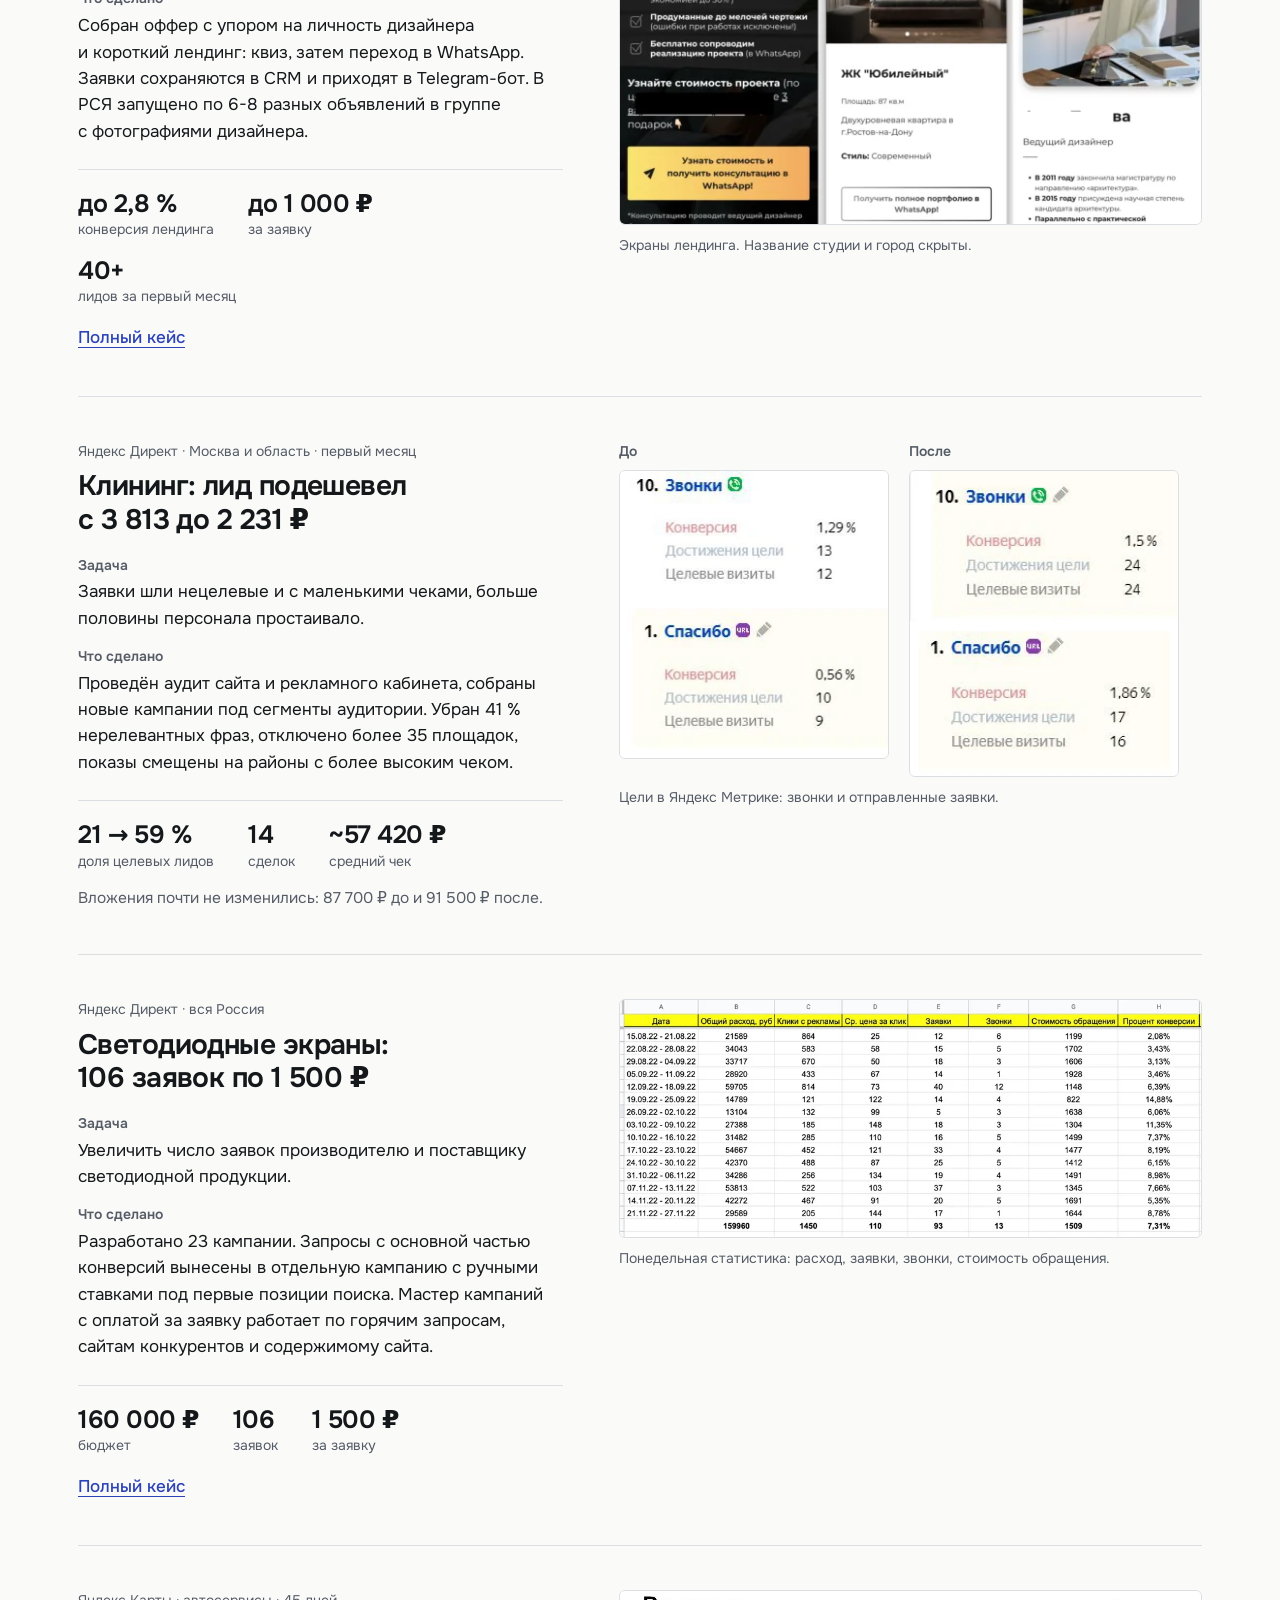
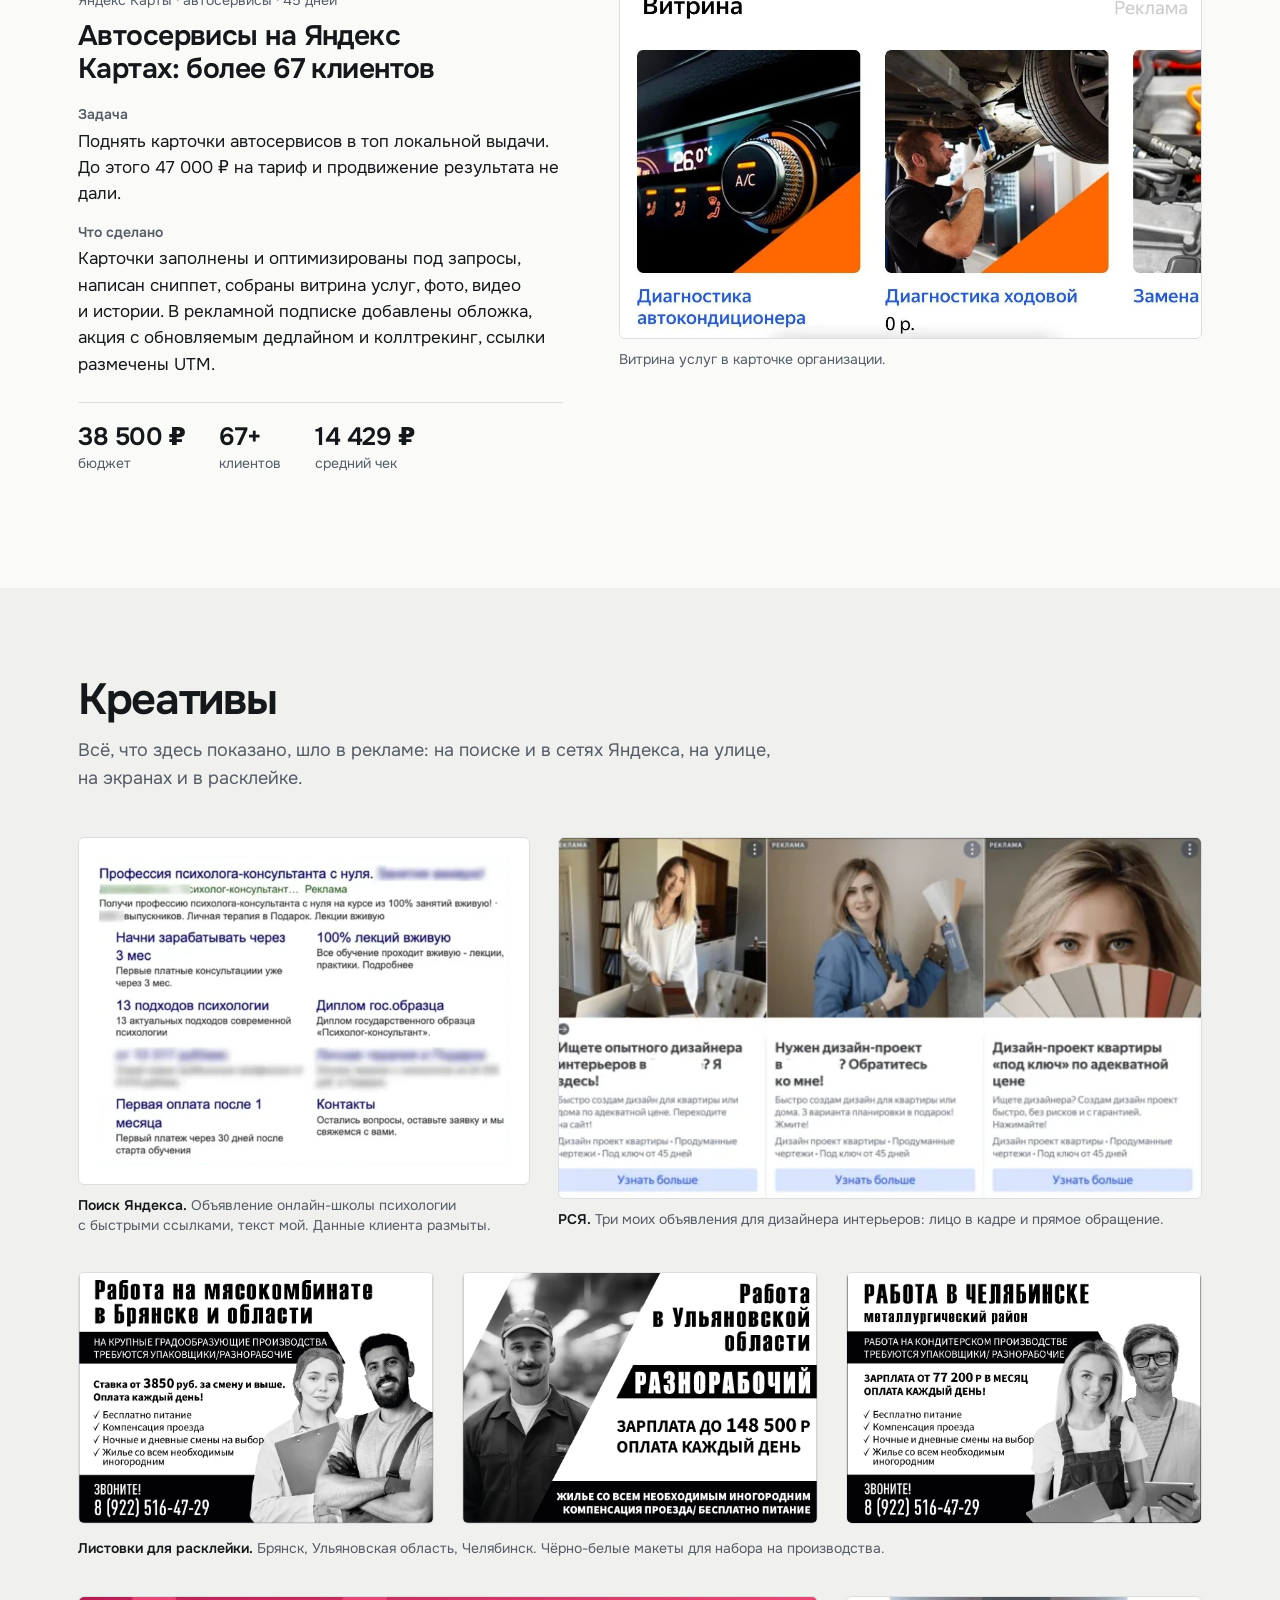
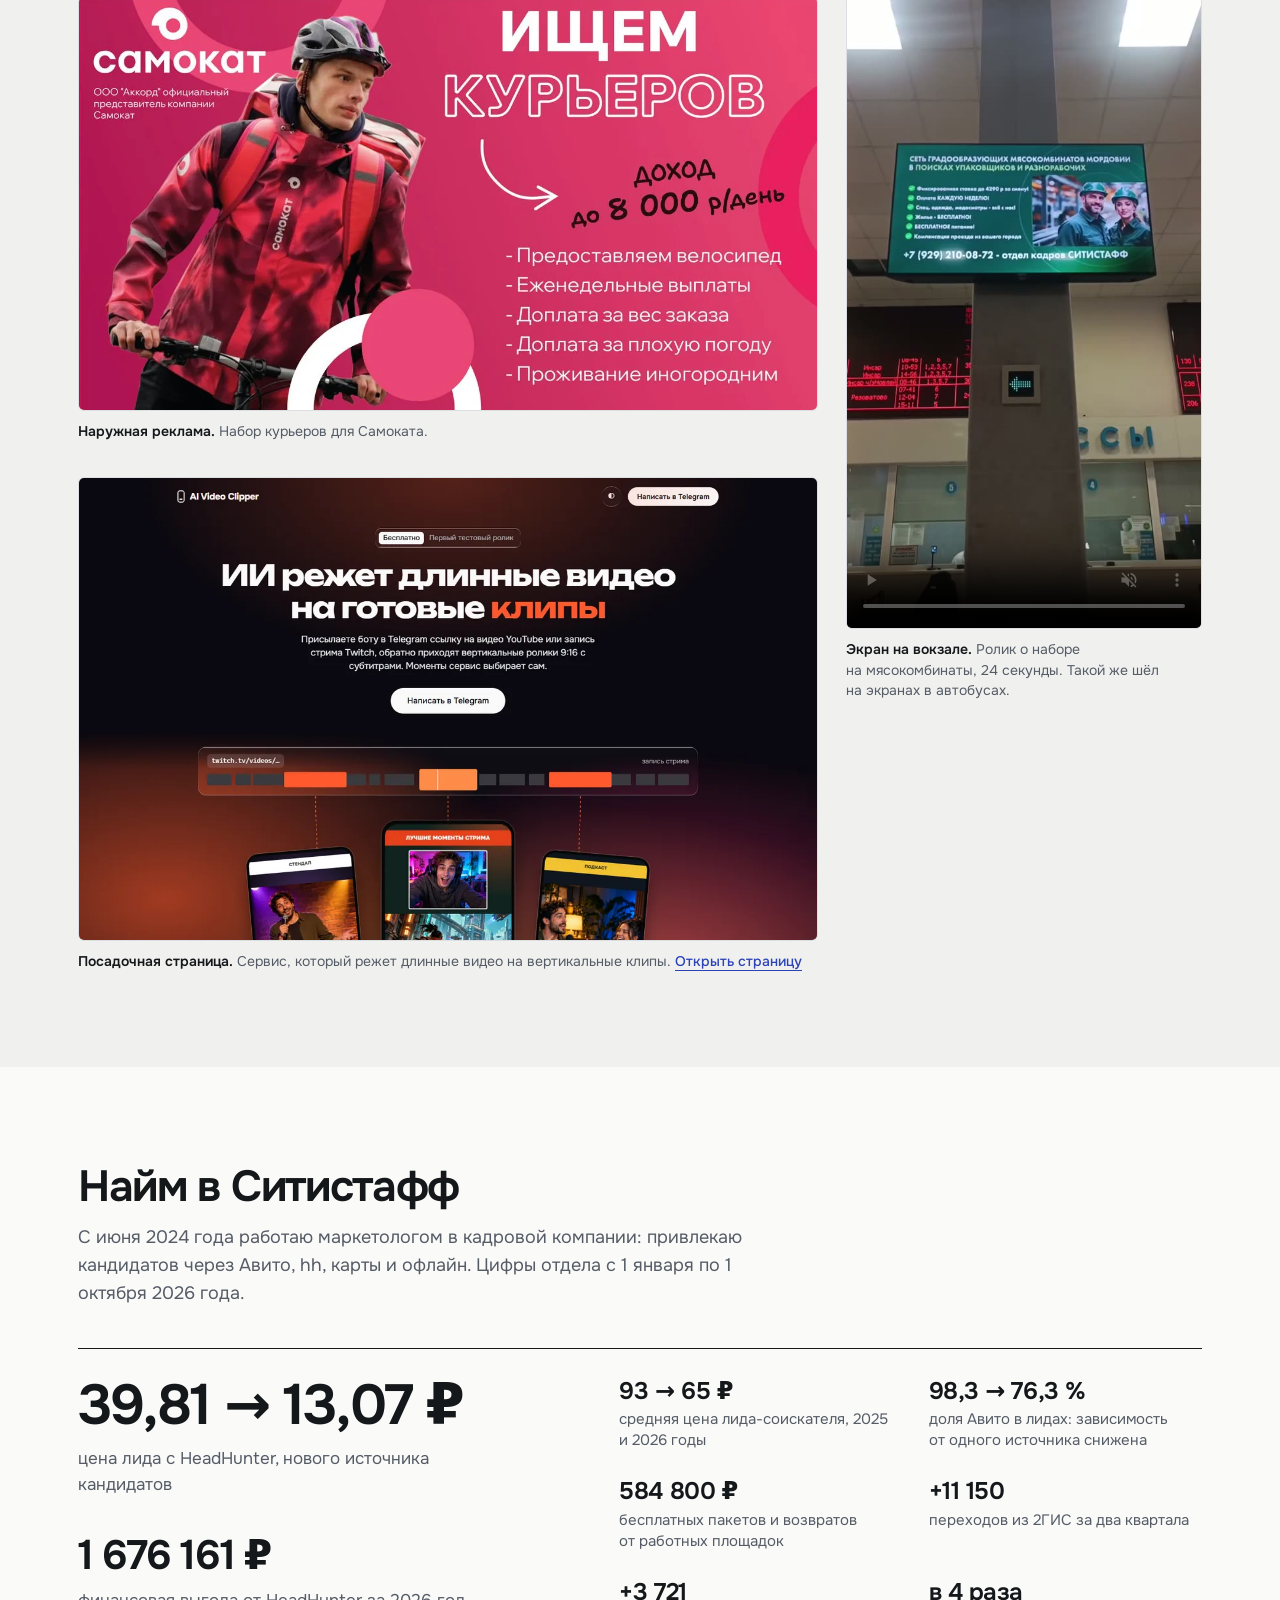
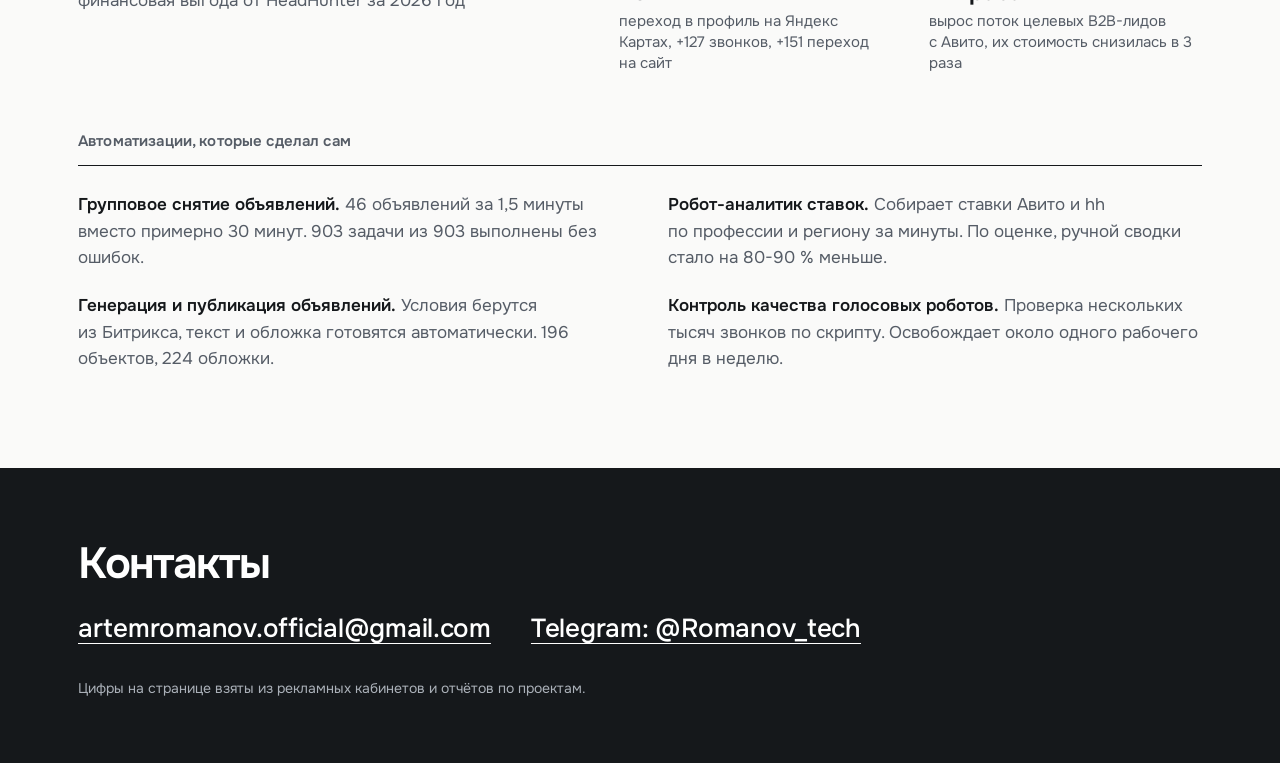
==== commit a483e455: "Portfolio: role line, case numbers Co-Authored-By: Claude Fable 5.1 <noreply@anthropic.com>" ====
--- a/portfolio/index.html
+++ b/portfolio/index.html
@@ -50,11 +50,11 @@
 <section class="facts wrap" aria-label="Главные цифры">
   <div class="fact">
     <p class="fact__n">369 <span>заявок</span></p>
-    <p class="fact__t">по 340 ₽ для онлайн-школы вокала</p>
+    <p class="fact__t">для онлайн-школы вокала при бюджете 110 500 ₽</p>
   </div>
   <div class="fact">
     <p class="fact__n">414 <span>заявок</span></p>
-    <p class="fact__t">по 362 ₽ для частного психолога</p>
+    <p class="fact__t">для частного психолога при бюджете 109 902 ₽</p>
   </div>
   <div class="fact">
     <p class="fact__n">13,07 <span>₽</span></p>
@@ -64,7 +64,7 @@
 
 <section class="cases wrap" id="cases">
   <h2>Кейсы</h2>
-  <p class="note">Часть проектов сделана в команде; моя роль — маркетолог: стратегия, настройка рекламы, аналитика.</p>
+  <p class="note">Часть проектов сделана в команде. Моя часть — семантика, тексты объявлений и креативы, выбор гео, статистика.</p>
 
   <h3 class="group">Онлайн-школы и услуги</h3>
 
@@ -99,7 +99,7 @@
   <article class="case">
     <div class="case__body">
       <p class="case__meta">Яндекс Директ · Москва и область · 7 недель</p>
-      <h4>Частный психолог: 414 заявок по 362 ₽</h4>
+      <h4>Частный психолог: 414 заявок за 7 недель</h4>
       <dl class="story">
         <dt>Задача</dt>
         <dd>Заявки на первую сессию у клинического психолога. Бюджет 100 000 ₽.</dd>
@@ -110,7 +110,6 @@
         <li><b>109 902 ₽</b> бюджет</li>
         <li><b>6 677</b> кликов</li>
         <li><b>414</b> заявок</li>
-        <li><b>362,1 ₽</b> за заявку</li>
       </ul>
       <a class="textlink" href="https://docs.google.com/document/d/12WNCaJflFrENzG59cHQL8S3M4ZXFnbUH6wf1Yt0p68M/edit?usp=sharing" target="_blank" rel="noopener">Полный кейс</a>
     </div>
@@ -128,7 +127,7 @@
   <article class="case">
     <div class="case__body">
       <p class="case__meta">Яндекс Директ · Москва, Санкт-Петербург и соседние часовые пояса</p>
-      <h4>Онлайн-школа вокала: 369 заявок по 340 ₽</h4>
+      <h4>Онлайн-школа вокала: 369 заявок на пробные занятия</h4>
       <dl class="story">
         <dt>Задача</dt>
         <dd>Заявки на пробные занятия с дальнейшей продажей курса и абонементов.</dd>
@@ -138,14 +137,13 @@
       <ul class="nums">
         <li><b>110 500 ₽</b> бюджет</li>
         <li><b>369</b> заявок</li>
-        <li><b>340 ₽</b> за заявку</li>
       </ul>
       <a class="textlink" href="https://docs.google.com/document/d/1mFklG57RYLHqIspp73RG7lZCZg3FNZKGelEJzvITIx0/edit?usp=sharing" target="_blank" rel="noopener">Полный кейс</a>
     </div>
     <figure class="case__fig">
       <picture>
         <source srcset="assets/img/vocal-direct.webp" type="image/webp">
-        <img loading="lazy" src="assets/img/vocal-direct.jpg" width="807" height="416" alt="Кабинет Яндекс Директа школы вокала: список кампаний, расход, конверсии и CPA">
+        <img loading="lazy" src="assets/img/vocal-direct.jpg" width="700" height="416" alt="Кабинет Яндекс Директа школы вокала: список кампаний со стратегиями и статусами">
       </picture>
       <figcaption>Кабинет Директа, срез за 365 дней: кампании на квиз и пробный урок.</figcaption>
     </figure>
@@ -282,7 +280,7 @@
             <img loading="lazy" src="assets/img/psy-search-ad.jpg" width="619" height="469" alt="Поисковое объявление: Профессия психолога-консультанта с нуля, восемь быстрых ссылок">
           </picture>
         </div>
-        <figcaption><b>Поиск Яндекса.</b> Объявление онлайн-школы психологии с быстрыми ссылками. Данные клиента размыты.</figcaption>
+        <figcaption><b>Поиск Яндекса.</b> Объявление онлайн-школы психологии с быстрыми ссылками, текст мой. Данные клиента размыты.</figcaption>
       </figure>
 
       <figure class="m m--rsya">
@@ -290,7 +288,7 @@
           <source srcset="assets/img/interior-rsya.webp" type="image/webp">
           <img loading="lazy" src="assets/img/interior-rsya.jpg" width="599" height="336" alt="Три объявления РСЯ с фотографиями дизайнера интерьеров">
         </picture>
-        <figcaption><b>РСЯ.</b> Три объявления для дизайнера интерьеров: лицо в кадре и прямое обращение.</figcaption>
+        <figcaption><b>РСЯ.</b> Три моих объявления для дизайнера интерьеров: лицо в кадре и прямое обращение.</figcaption>
       </figure>
 
       <figure class="m m--leaf">
--- a/portfolio/assets/style.css
+++ b/portfolio/assets/style.css
@@ -20,7 +20,7 @@
 a{color:inherit}
 p,h1,h2,h3,h4,ul,dl,dd,figure{margin:0;padding:0}
 ul{list-style:none}
-.wrap{max-width:var(--wrap);margin:0 auto;padding:0 28px}
+.wrap{max-width:var(--wrap);margin:0 auto;padding-left:28px;padding-right:28px}
 section[id],footer[id]{scroll-margin-top:72px}
 
 /* top */
@@ -134,7 +134,7 @@
 }
 @media (max-width:640px){
   body{font-size:16.5px}
-  .wrap{padding:0 18px}
+  .wrap{padding-left:18px;padding-right:18px}
   .top__nav{gap:16px;font-size:14px}
   .top__name{font-size:15px}
   .lead{font-size:18px}
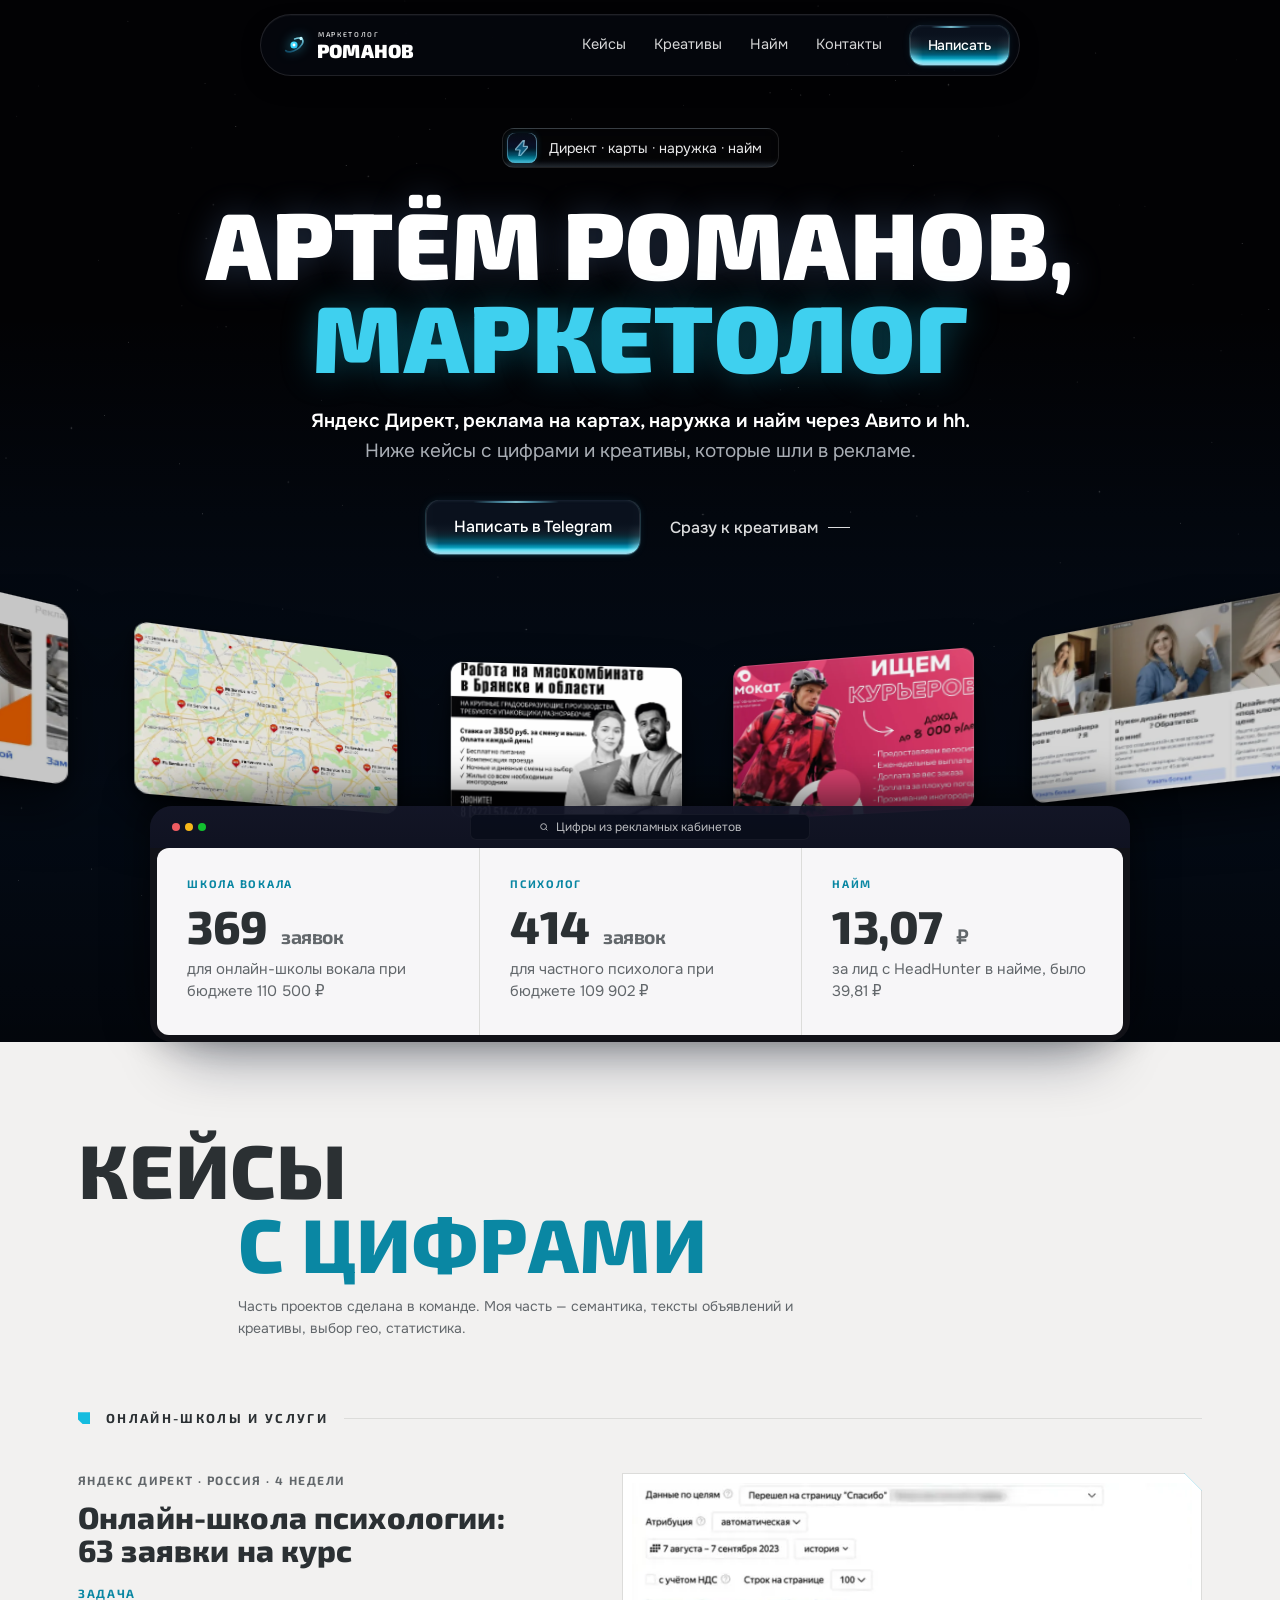
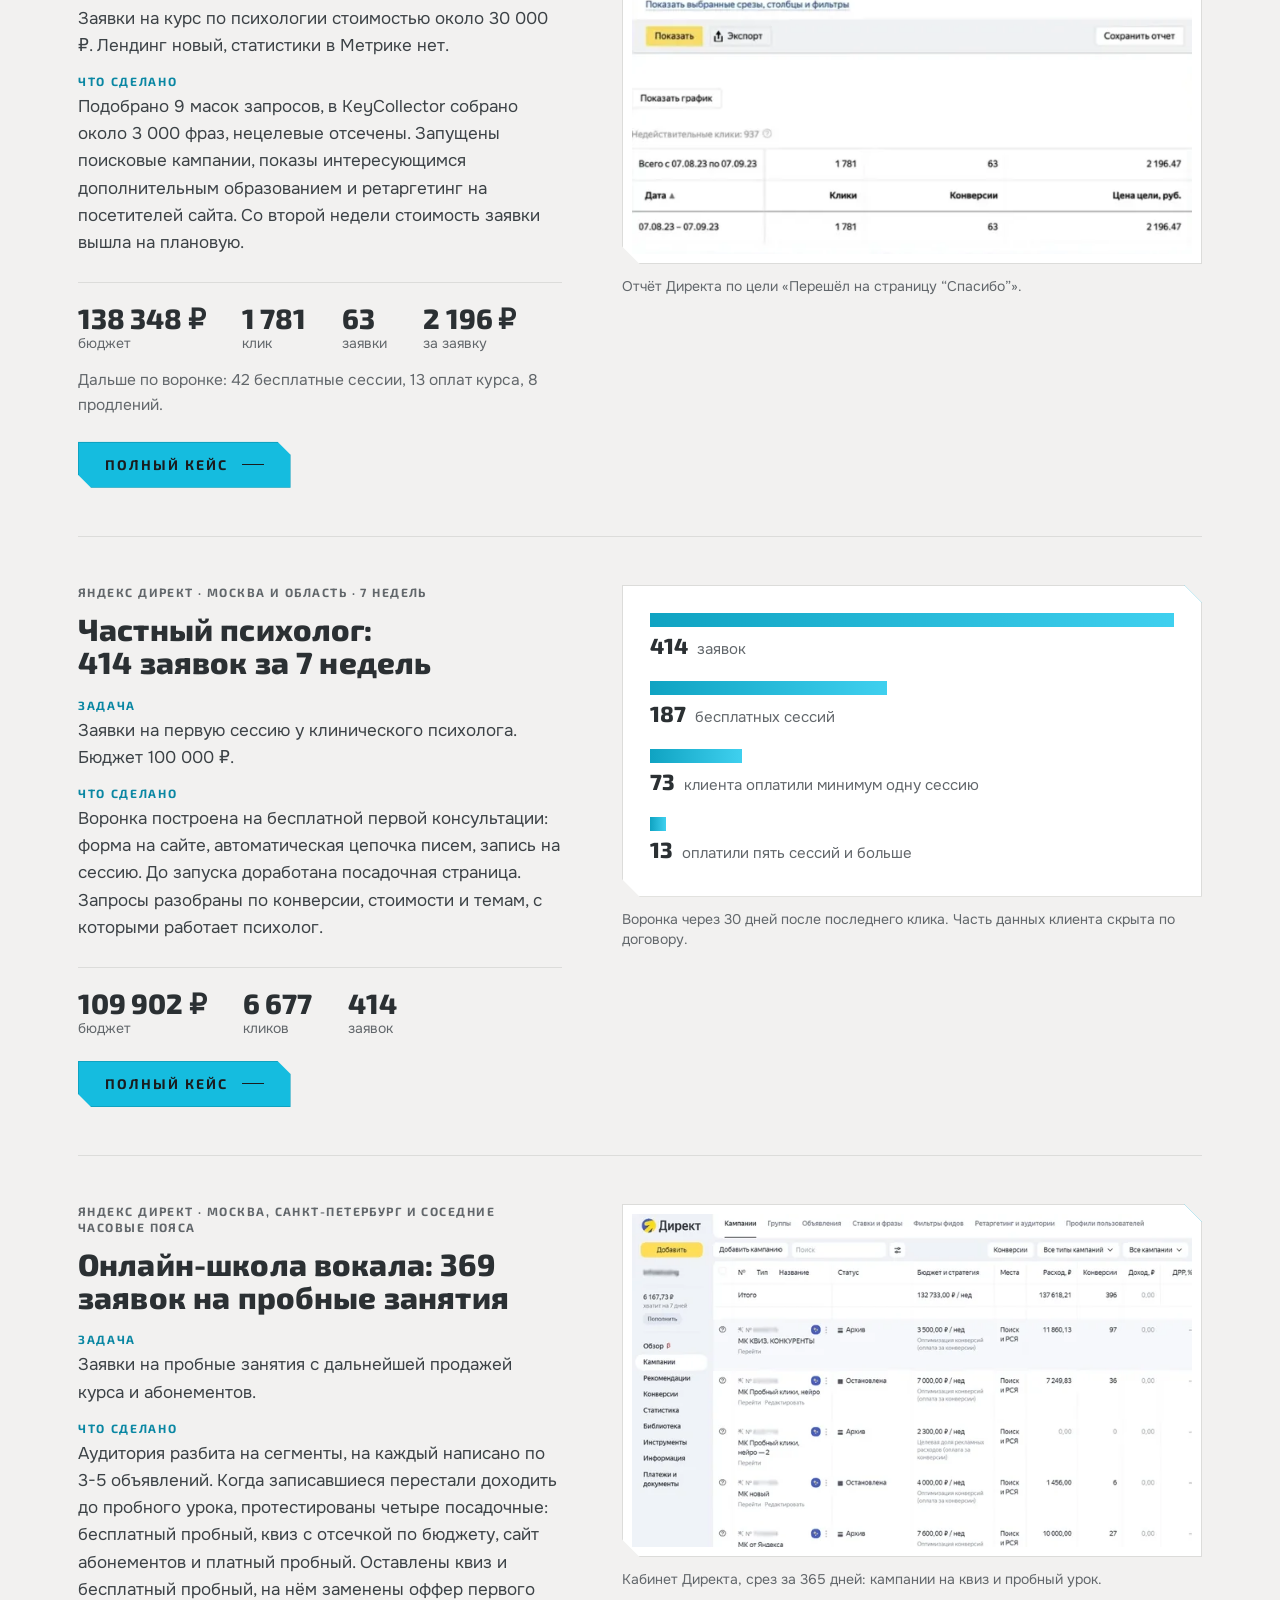
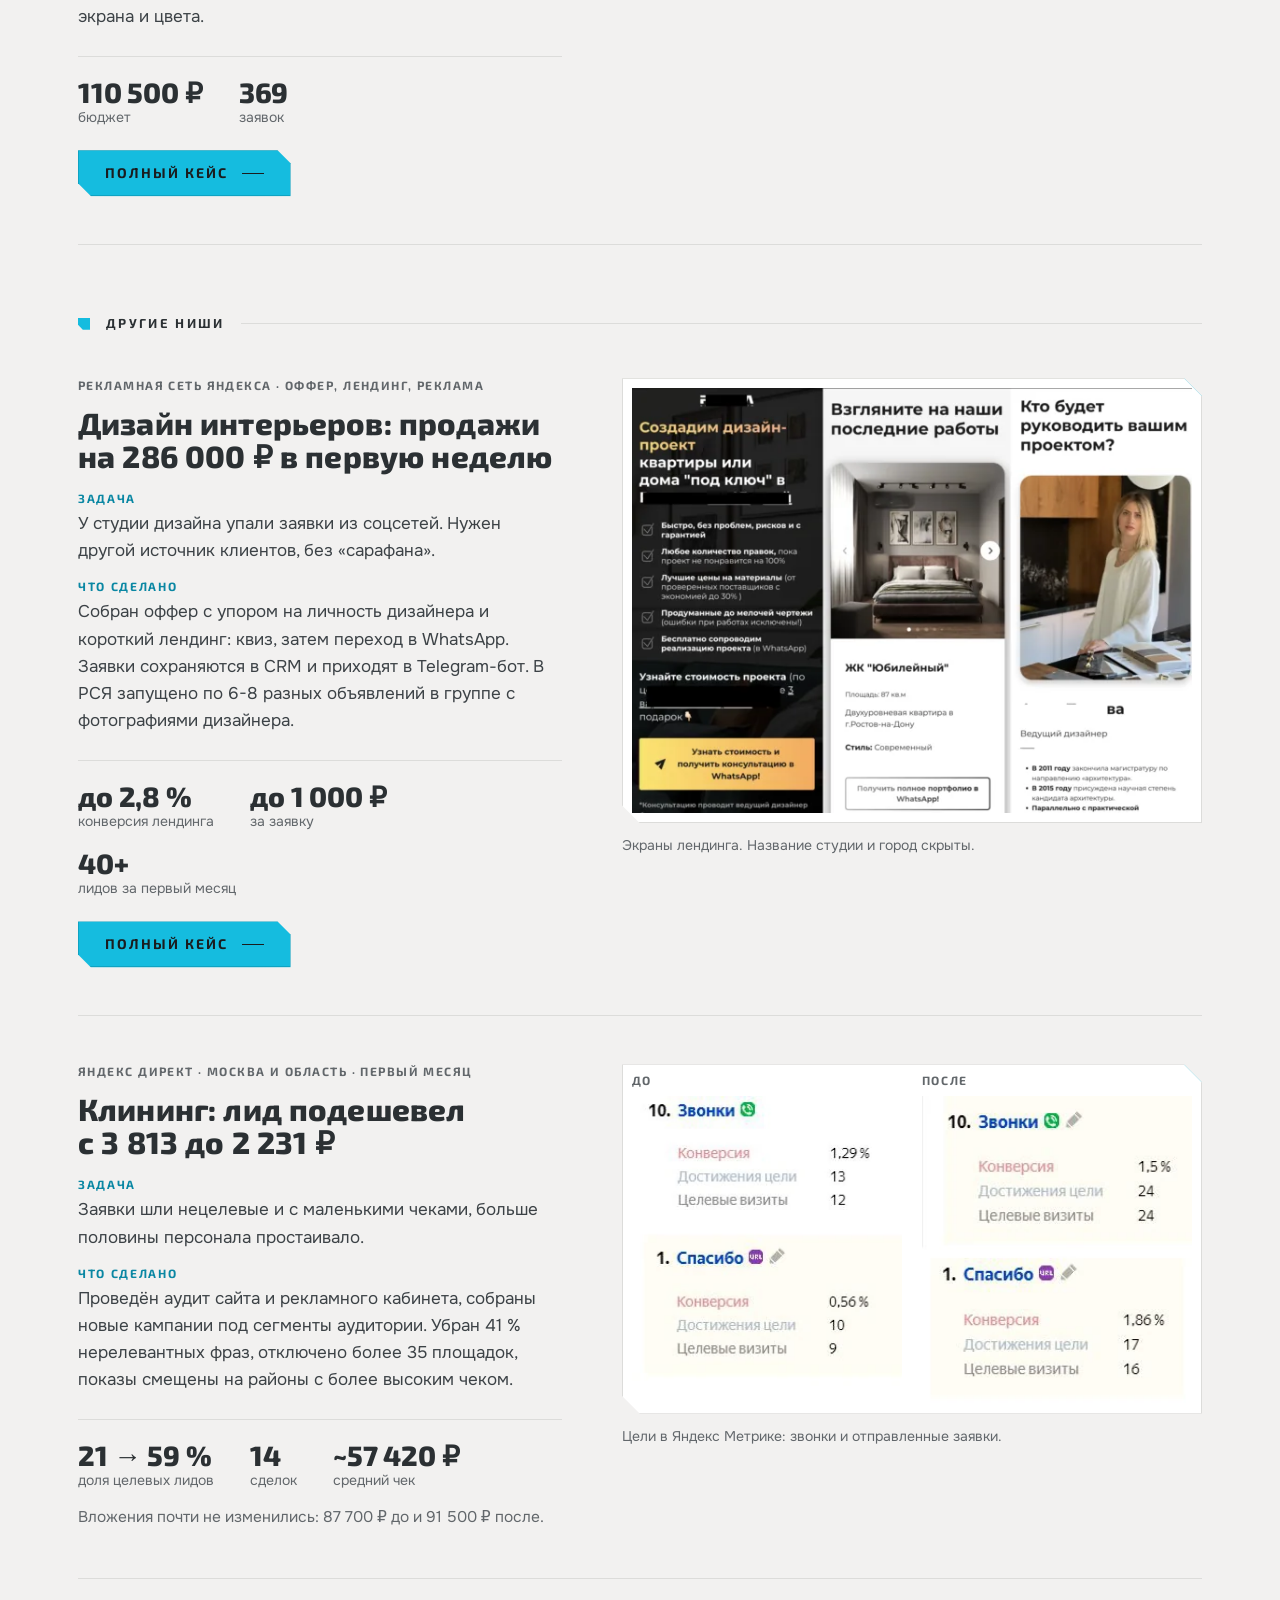
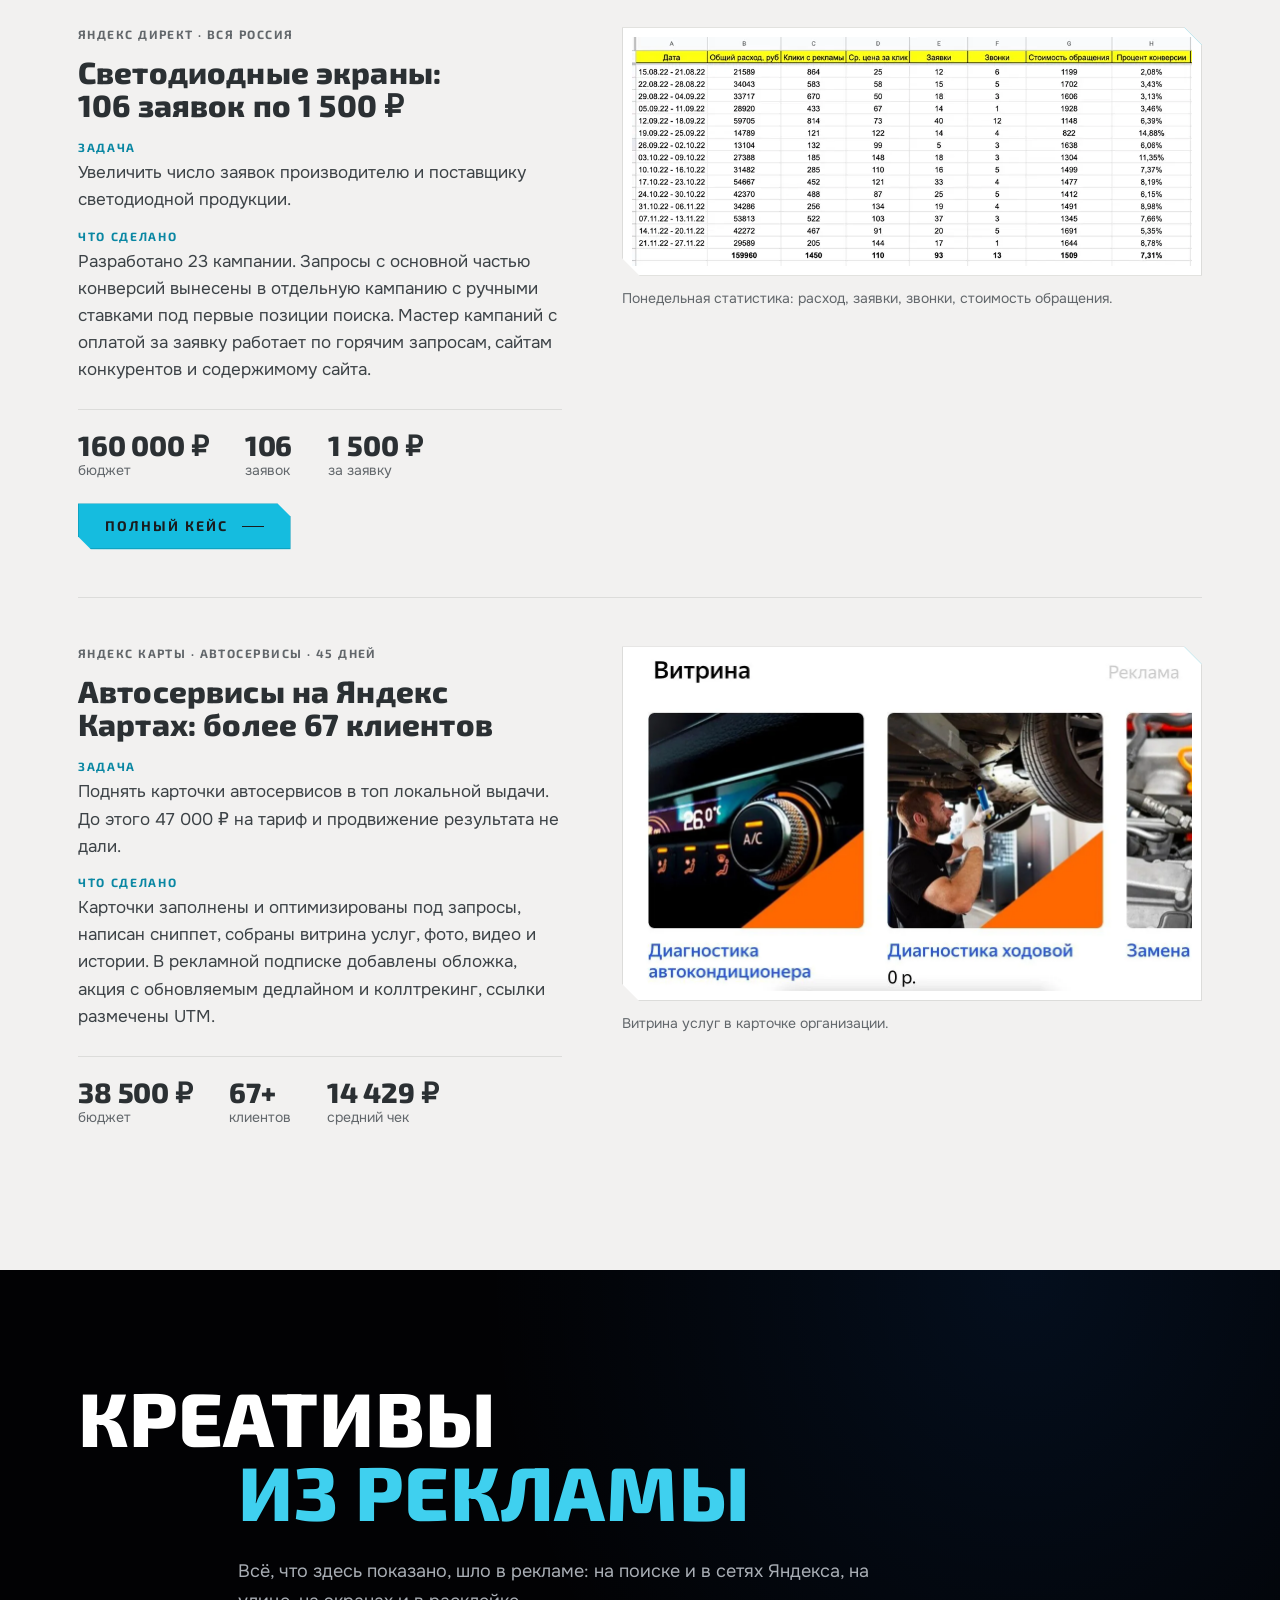
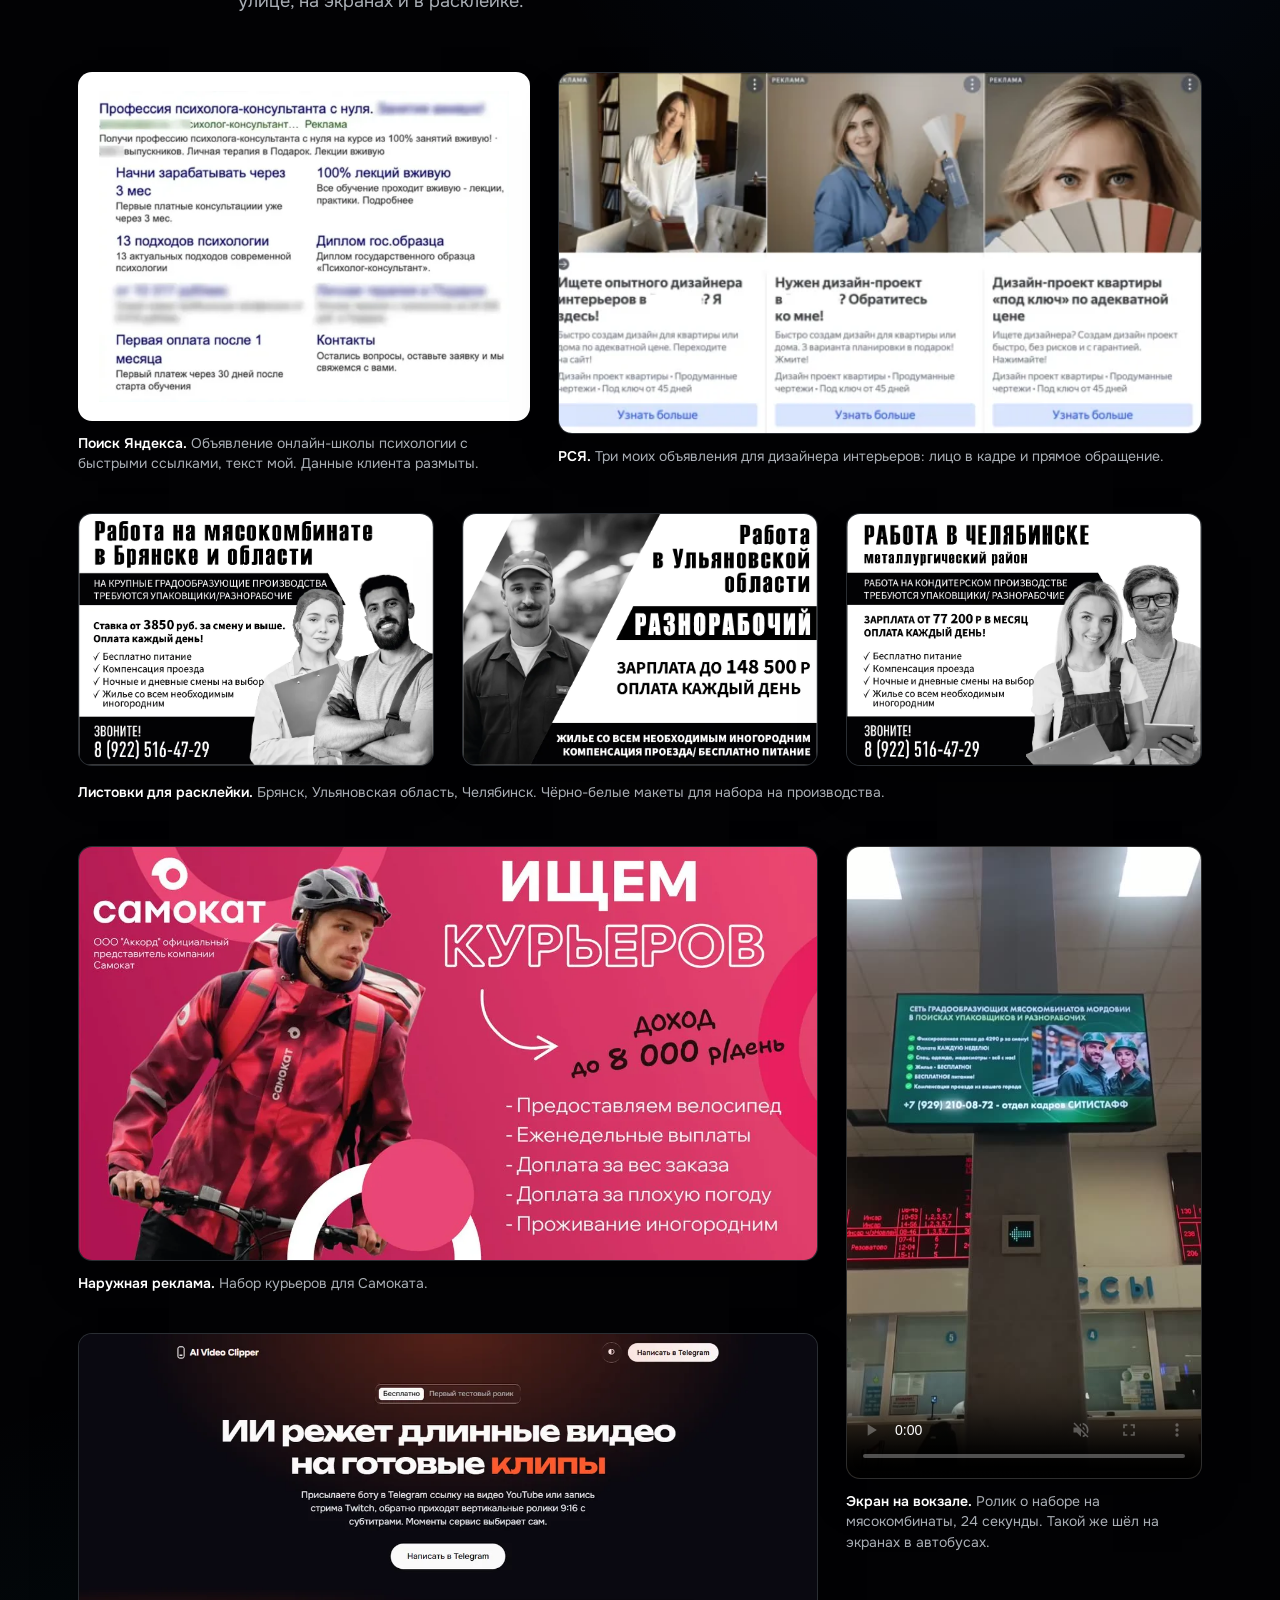
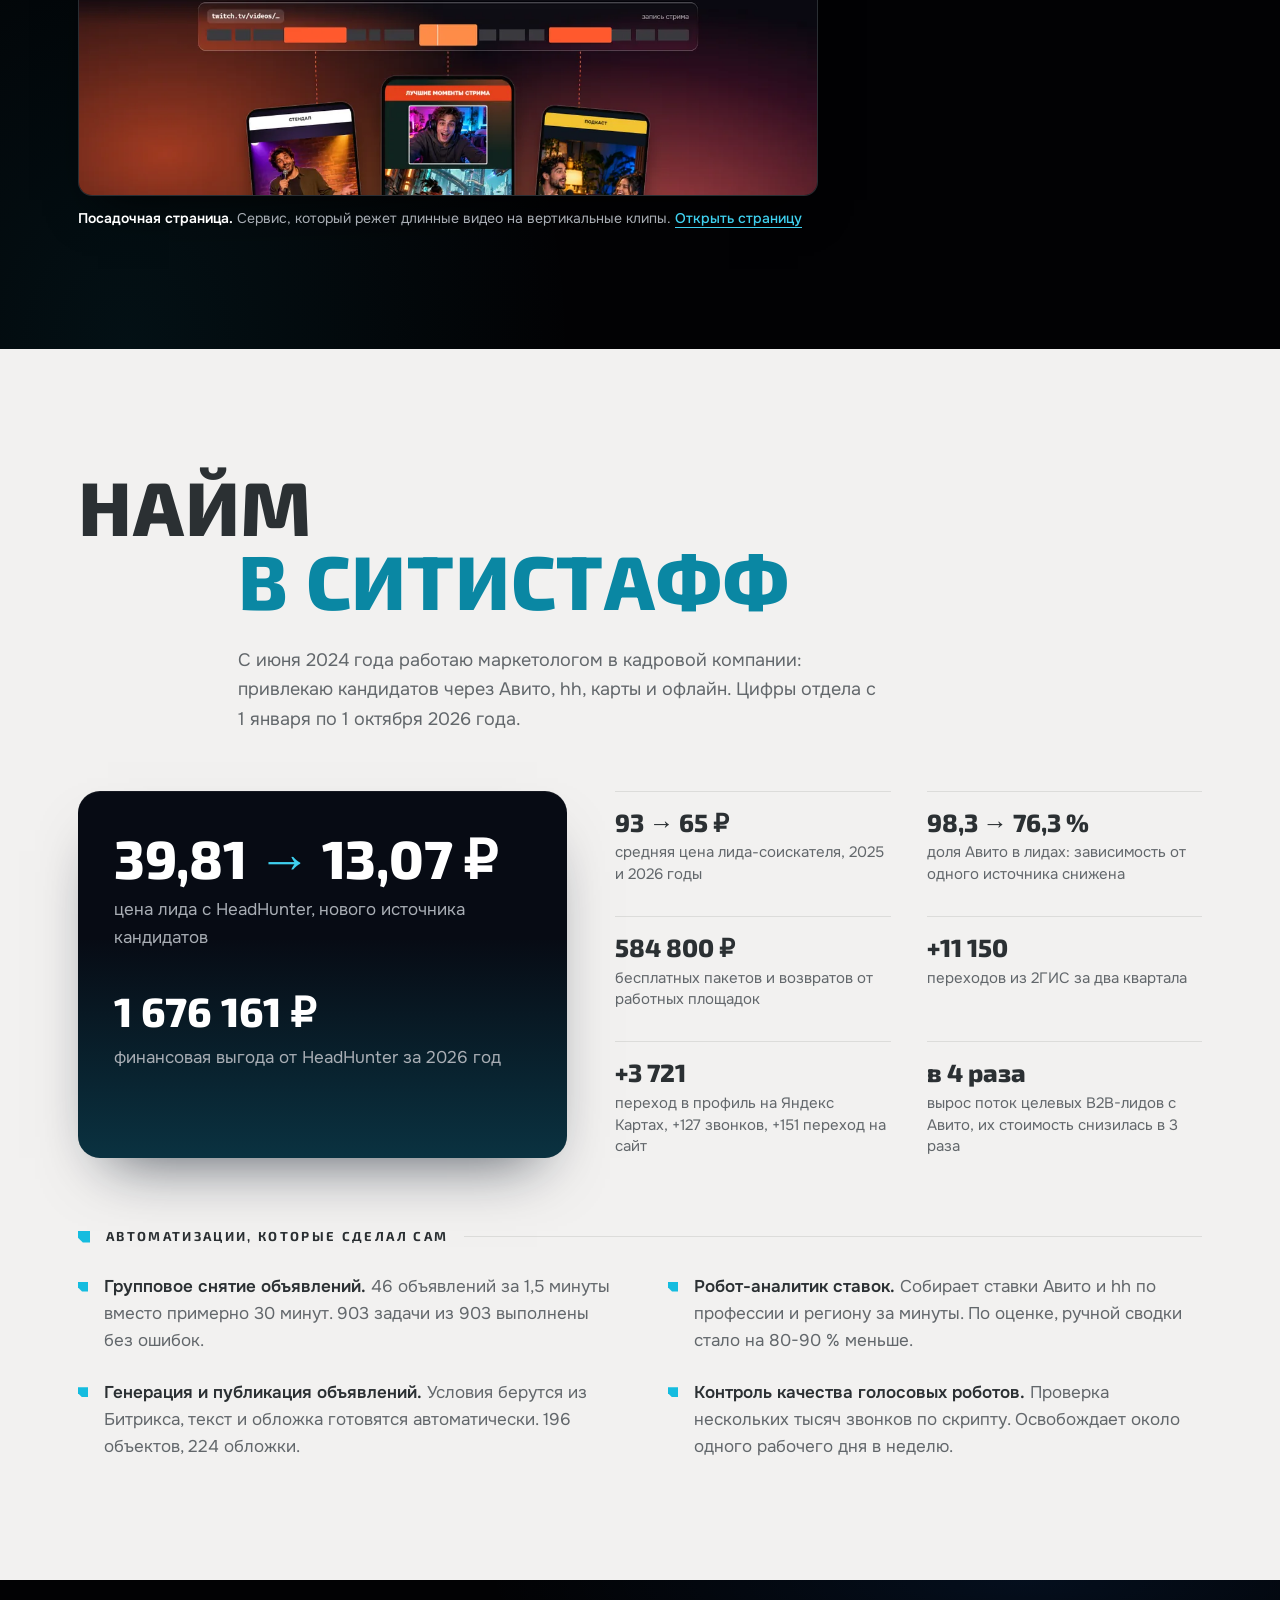
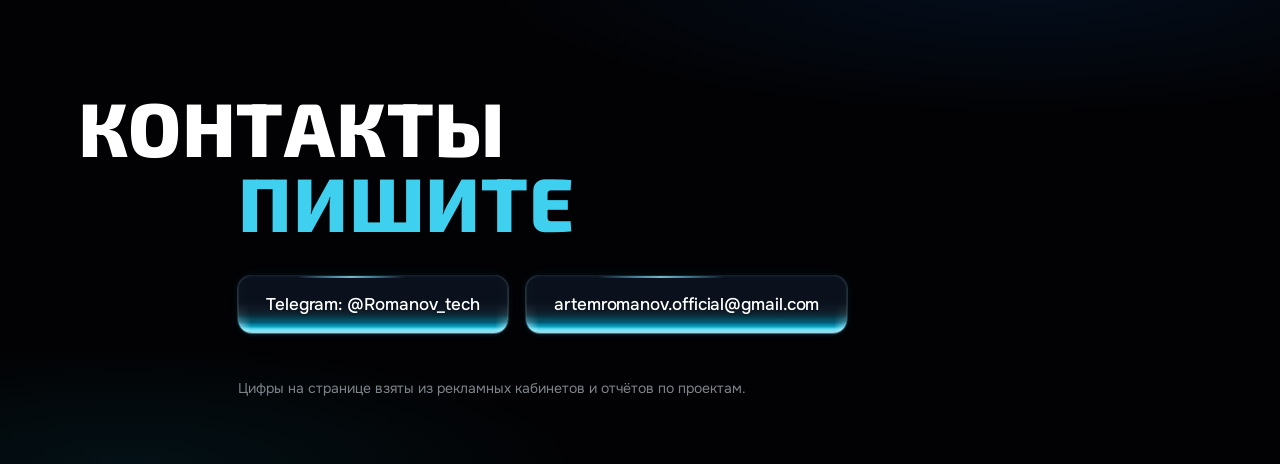
==== commit 908e791f: "portfolio: новый дизайн — тёмный первый экран с 3D-каруселью креативов, светлые разделы с лесенкой з" ====
--- a/portfolio/index.html
+++ b/portfolio/index.html
@@ -2,150 +2,188 @@
 <html lang="ru">
 <head>
 <meta charset="utf-8">
-<meta name="viewport" content="width=device-width, initial-scale=1">
+<meta name="viewport" content="width=device-width, initial-scale=1, viewport-fit=cover">
 <title>Артём Романов, маркетолог: кейсы и креативы</title>
 <meta name="description" content="Кейсы по Яндекс Директу и картам, рекламные креативы и итоги года в найме. Цифры из кабинетов и отчётов.">
 <meta name="robots" content="noindex">
+<meta name="theme-color" content="#020204">
 <meta property="og:title" content="Артём Романов, маркетолог: кейсы и креативы">
 <meta property="og:description" content="Яндекс Директ, карты, наружная реклама, найм. Кейсы с цифрами и креативы, которые шли в рекламе.">
 <meta property="og:type" content="website">
 <meta property="og:image" content="https://artem-romanov503.github.io/portfolio/assets/img/samokat-outdoor.jpg">
 <link rel="preload" href="assets/fonts/onest-cyrillic.woff2" as="font" type="font/woff2" crossorigin>
+<link rel="preload" href="assets/fonts/exo2-cyrillic.woff2" as="font" type="font/woff2" crossorigin>
 <link rel="stylesheet" href="assets/style.css">
+<script>document.documentElement.classList.add('js')</script>
 </head>
 <body>
 
-<header class="top">
-  <div class="wrap top__in">
-    <a class="top__name" href="#start">Артём Романов</a>
-    <nav class="top__nav" aria-label="Разделы">
+<header class="nav" id="nav">
+  <a class="logo" href="#start" aria-label="Артём Романов, в начало">
+    <svg viewBox="0 0 48 48" fill="none" aria-hidden="true">
+      <defs>
+        <linearGradient id="sw" x1="8" y1="8" x2="40" y2="40" gradientUnits="userSpaceOnUse"><stop stop-color="#8ef4ff"/><stop offset=".5" stop-color="#35d8ff"/><stop offset="1" stop-color="#0a86d8"/></linearGradient>
+        <linearGradient id="sw2" x1="40" y1="10" x2="10" y2="40" gradientUnits="userSpaceOnUse"><stop stop-color="#a6f7ff"/><stop offset="1" stop-color="#0f9ae0" stop-opacity=".25"/></linearGradient>
+      </defs>
+      <g transform="rotate(-32 24 24)">
+        <ellipse cx="24" cy="24" rx="18.5" ry="9.6" stroke="url(#sw2)" stroke-width="3.1" stroke-linecap="round" stroke-dasharray="58 30" stroke-dashoffset="14"/>
+        <circle cx="41.4" cy="20.6" r="3.1" fill="#bff6ff"/>
+      </g>
+      <circle cx="24" cy="24" r="6.6" fill="url(#sw)"/>
+      <circle cx="24" cy="24" r="2.6" fill="#fff"/>
+    </svg>
+    <span class="logo__t"><small>МАРКЕТОЛОГ</small><b>Романов</b></span>
+  </a>
+  <button class="burger" type="button" aria-label="Открыть меню" aria-expanded="false" aria-controls="navmenu"><span></span><span></span><span></span></button>
+  <div class="navmenu" id="navmenu">
+    <nav class="links" aria-label="Разделы">
       <a href="#cases">Кейсы</a>
       <a href="#creatives">Креативы</a>
       <a href="#hiring">Найм</a>
       <a href="#contacts">Контакты</a>
     </nav>
+    <a class="glow glow--sm" href="https://t.me/Romanov_tech"><span>Написать</span></a>
   </div>
 </header>
 
 <main id="start">
 
-<section class="hero wrap">
+<section class="hero">
+  <div class="stars" id="stA" aria-hidden="true"></div>
+  <div class="stars" id="stB" aria-hidden="true"></div>
+
   <div class="hero__text">
-    <h1>Артём Романов, маркетолог</h1>
-    <p class="lead">Яндекс Директ, реклама на картах, наружка и найм через Авито и hh. Ниже кейсы с цифрами и креативы, которые шли в рекламе.</p>
+    <p class="badge">
+      <i aria-hidden="true"><svg viewBox="5 1 14 22" preserveAspectRatio="none"><path d="M13.9 1.6 5.5 13.6a.7.7 0 0 0 .6 1.1h4.2l-1 7.7a.7.7 0 0 0 1.25.55l8.3-12.1a.7.7 0 0 0-.6-1.1h-4.2l1-7.7a.7.7 0 0 0-1.25-.55Z" fill="rgba(16,112,152,.72)" stroke="rgba(190,236,255,.6)" stroke-width="1.6" stroke-linejoin="round"/></svg></i>
+      Директ · карты · наружка · найм
+    </p>
+    <h1><span>Артём Романов,</span> <span class="h1__2">маркетолог</span></h1>
+    <p class="lead"><b>Яндекс Директ, реклама на картах, наружка и найм через Авито и hh.</b> Ниже кейсы с цифрами и креативы, которые шли в рекламе.</p>
     <div class="hero__cta">
-      <a class="btn" href="https://t.me/Romanov_tech">Написать в Telegram</a>
-      <a class="textlink" href="#creatives">Сразу к креативам</a>
-    </div>
-  </div>
-  <figure class="hero__fig">
-    <picture>
-      <source srcset="assets/img/interior-rsya.webp" type="image/webp">
-      <img src="assets/img/interior-rsya.jpg" width="599" height="336" alt="Три объявления в рекламной сети Яндекса для дизайнера интерьеров">
-    </picture>
-    <figcaption>Объявления РСЯ для студии дизайна интерьеров. Разбор в кейсе ниже.</figcaption>
-  </figure>
+      <a class="glow" href="https://t.me/Romanov_tech"><span>Написать в Telegram</span></a>
+      <a class="ghost" href="#creatives">Сразу к креативам</a>
+    </div>
+  </div>
+
+  <!-- кольцо из креативов; карточки создаёт script.js из списка ниже -->
+  <div class="showcase" aria-hidden="true">
+    <div class="ring" id="ring"
+      data-shots="leaflet-bryansk,samokat-outdoor,interior-rsya,clipper-landing,maps-serp,leaflet-ulyanovsk,interior-landing,psy-search-ad,leaflet-chelyabinsk,maps-vitrina,maps-map"></div>
+  </div>
+
+  <div class="mock" aria-label="Главные цифры">
+    <div class="mock__bar">
+      <div class="mock__dots" aria-hidden="true"><i></i><i></i><i></i></div>
+      <div class="mock__omni"><svg viewBox="0 0 24 24" fill="none" stroke="#fff" stroke-width="2.4" aria-hidden="true"><circle cx="11" cy="11" r="7"/><path d="M20 20l-3.8-3.8"/></svg>Цифры из рекламных кабинетов</div>
+    </div>
+    <div class="mock__page">
+      <div class="fact">
+        <p class="fact__k">Школа вокала</p>
+        <p class="fact__n">369 <span>заявок</span></p>
+        <p class="fact__t">для онлайн-школы вокала при бюджете 110 500 ₽</p>
+      </div>
+      <div class="fact">
+        <p class="fact__k">Психолог</p>
+        <p class="fact__n">414 <span>заявок</span></p>
+        <p class="fact__t">для частного психолога при бюджете 109 902 ₽</p>
+      </div>
+      <div class="fact">
+        <p class="fact__k">Найм</p>
+        <p class="fact__n">13,07 <span>₽</span></p>
+        <p class="fact__t">за лид с HeadHunter в найме, было 39,81 ₽</p>
+      </div>
+    </div>
+  </div>
 </section>
 
-<section class="facts wrap" aria-label="Главные цифры">
-  <div class="fact">
-    <p class="fact__n">369 <span>заявок</span></p>
-    <p class="fact__t">для онлайн-школы вокала при бюджете 110 500 ₽</p>
-  </div>
-  <div class="fact">
-    <p class="fact__n">414 <span>заявок</span></p>
-    <p class="fact__t">для частного психолога при бюджете 109 902 ₽</p>
-  </div>
-  <div class="fact">
-    <p class="fact__n">13,07 <span>₽</span></p>
-    <p class="fact__t">за лид с HeadHunter в найме, было 39,81 ₽</p>
-  </div>
-</section>
-
 <section class="cases wrap" id="cases">
-  <h2>Кейсы</h2>
-  <p class="note">Часть проектов сделана в команде. Моя часть — семантика, тексты объявлений и креативы, выбор гео, статистика.</p>
-
-  <h3 class="group">Онлайн-школы и услуги</h3>
+  <h2><span>Кейсы</span> <span class="st">с цифрами</span></h2>
+  <p class="note">Часть проектов сделана в команде. Моя часть — семантика, тексты объявлений и креативы, выбор гео, статистика.</p>
+
+  <h3 class="group">Онлайн-школы и услуги</h3>
 
   <article class="case">
     <div class="case__body">
       <p class="case__meta">Яндекс Директ · Россия · 4 недели</p>
-      <h4>Онлайн-школа психологии: 63 заявки на курс</h4>
-      <dl class="story">
-        <dt>Задача</dt>
-        <dd>Заявки на курс по психологии стоимостью около 30 000 ₽. Лендинг новый, статистики в Метрике нет.</dd>
-        <dt>Что сделано</dt>
-        <dd>Подобрано 9 масок запросов, в KeyCollector собрано около 3 000 фраз, нецелевые отсечены. Запущены поисковые кампании, показы интересующимся дополнительным образованием и ретаргетинг на посетителей сайта. Со второй недели стоимость заявки вышла на плановую.</dd>
-      </dl>
-      <ul class="nums">
-        <li><b>138 348 ₽</b> бюджет</li>
-        <li><b>1 781</b> клик</li>
+      <h4>Онлайн-школа психологии: 63 заявки на курс</h4>
+      <dl class="story">
+        <dt>Задача</dt>
+        <dd>Заявки на курс по психологии стоимостью около 30 000 ₽. Лендинг новый, статистики в Метрике нет.</dd>
+        <dt>Что сделано</dt>
+        <dd>Подобрано 9 масок запросов, в KeyCollector собрано около 3 000 фраз, нецелевые отсечены. Запущены поисковые кампании, показы интересующимся дополнительным образованием и ретаргетинг на посетителей сайта. Со второй недели стоимость заявки вышла на плановую.</dd>
+      </dl>
+      <ul class="nums">
+        <li><b>138 348 ₽</b> бюджет</li>
+        <li><b>1 781</b> клик</li>
         <li><b>63</b> заявки</li>
-        <li><b>2 196 ₽</b> за заявку</li>
-      </ul>
-      <p class="after">Дальше по воронке: 42 бесплатные сессии, 13 оплат курса, 8 продлений.</p>
-      <a class="textlink" href="https://docs.google.com/document/d/1ZMNwSY0MT7wGeJjQbcoxdY5PJj8Fw6Z0WzXVrbsB4XY/edit?usp=sharing" target="_blank" rel="noopener">Полный кейс</a>
-    </div>
-    <figure class="case__fig">
-      <picture>
-        <source srcset="assets/img/psy-metrika.webp" type="image/webp">
-        <img loading="lazy" src="assets/img/psy-metrika.jpg" width="658" height="436" alt="Отчёт Яндекс Директа: 1 781 клик, 63 конверсии, цена цели 2 196,47 ₽">
-      </picture>
-      <figcaption>Отчёт Директа по цели «Перешёл на страницу “Спасибо”».</figcaption>
-    </figure>
-  </article>
-
-  <article class="case">
-    <div class="case__body">
-      <p class="case__meta">Яндекс Директ · Москва и область · 7 недель</p>
-      <h4>Частный психолог: 414 заявок за 7 недель</h4>
-      <dl class="story">
-        <dt>Задача</dt>
-        <dd>Заявки на первую сессию у клинического психолога. Бюджет 100 000 ₽.</dd>
-        <dt>Что сделано</dt>
-        <dd>Воронка построена на бесплатной первой консультации: форма на сайте, автоматическая цепочка писем, запись на сессию. До запуска доработана посадочная страница. Запросы разобраны по конверсии, стоимости и темам, с которыми работает психолог.</dd>
-      </dl>
-      <ul class="nums">
-        <li><b>109 902 ₽</b> бюджет</li>
-        <li><b>6 677</b> кликов</li>
+        <li><b>2 196 ₽</b> за заявку</li>
+      </ul>
+      <p class="after">Дальше по воронке: 42 бесплатные сессии, 13 оплат курса, 8 продлений.</p>
+      <a class="chip" href="https://docs.google.com/document/d/1ZMNwSY0MT7wGeJjQbcoxdY5PJj8Fw6Z0WzXVrbsB4XY/edit?usp=sharing" target="_blank" rel="noopener">Полный кейс</a>
+    </div>
+    <figure class="case__fig">
+      <div class="frame">
+        <picture>
+          <source srcset="assets/img/psy-metrika.webp" type="image/webp">
+          <img loading="lazy" src="assets/img/psy-metrika.jpg" width="658" height="436" alt="Отчёт Яндекс Директа: 1 781 клик, 63 конверсии, цена цели 2 196,47 ₽">
+        </picture>
+      </div>
+      <figcaption>Отчёт Директа по цели «Перешёл на страницу “Спасибо”».</figcaption>
+    </figure>
+  </article>
+
+  <article class="case">
+    <div class="case__body">
+      <p class="case__meta">Яндекс Директ · Москва и область · 7 недель</p>
+      <h4>Частный психолог: 414 заявок за 7 недель</h4>
+      <dl class="story">
+        <dt>Задача</dt>
+        <dd>Заявки на первую сессию у клинического психолога. Бюджет 100 000 ₽.</dd>
+        <dt>Что сделано</dt>
+        <dd>Воронка построена на бесплатной первой консультации: форма на сайте, автоматическая цепочка писем, запись на сессию. До запуска доработана посадочная страница. Запросы разобраны по конверсии, стоимости и темам, с которыми работает психолог.</dd>
+      </dl>
+      <ul class="nums">
+        <li><b>109 902 ₽</b> бюджет</li>
+        <li><b>6 677</b> кликов</li>
         <li><b>414</b> заявок</li>
       </ul>
-      <a class="textlink" href="https://docs.google.com/document/d/12WNCaJflFrENzG59cHQL8S3M4ZXFnbUH6wf1Yt0p68M/edit?usp=sharing" target="_blank" rel="noopener">Полный кейс</a>
-    </div>
-    <figure class="case__fig case__fig--plain">
-      <div class="funnel" role="img" aria-label="Воронка: 414 заявок, 187 бесплатных сессий, 73 клиента с оплатой, 13 клиентов с пятью и более сессиями">
+      <a class="chip" href="https://docs.google.com/document/d/12WNCaJflFrENzG59cHQL8S3M4ZXFnbUH6wf1Yt0p68M/edit?usp=sharing" target="_blank" rel="noopener">Полный кейс</a>
+    </div>
+    <figure class="case__fig">
+      <div class="frame funnel" role="img" aria-label="Воронка: 414 заявок, 187 бесплатных сессий, 73 клиента с оплатой, 13 клиентов с пятью и более сессиями">
         <div class="funnel__row"><span class="funnel__bar" style="width:100%"></span><p><b>414</b> заявок</p></div>
         <div class="funnel__row"><span class="funnel__bar" style="width:45.2%"></span><p><b>187</b> бесплатных сессий</p></div>
         <div class="funnel__row"><span class="funnel__bar" style="width:17.6%"></span><p><b>73</b> клиента оплатили минимум одну сессию</p></div>
-        <div class="funnel__row"><span class="funnel__bar" style="width:3.1%"></span><p><b>13</b> оплатили пять сессий и больше</p></div>
-      </div>
-      <figcaption>Воронка через 30 дней после последнего клика. Часть данных клиента скрыта по договору.</figcaption>
-    </figure>
-  </article>
-
-  <article class="case">
-    <div class="case__body">
-      <p class="case__meta">Яндекс Директ · Москва, Санкт-Петербург и соседние часовые пояса</p>
-      <h4>Онлайн-школа вокала: 369 заявок на пробные занятия</h4>
-      <dl class="story">
-        <dt>Задача</dt>
-        <dd>Заявки на пробные занятия с дальнейшей продажей курса и абонементов.</dd>
-        <dt>Что сделано</dt>
-        <dd>Аудитория разбита на сегменты, на каждый написано по 3-5 объявлений. Когда записавшиеся перестали доходить до пробного урока, протестированы четыре посадочные: бесплатный пробный, квиз с отсечкой по бюджету, сайт абонементов и платный пробный. Оставлены квиз и бесплатный пробный, на нём заменены оффер первого экрана и цвета.</dd>
-      </dl>
-      <ul class="nums">
-        <li><b>110 500 ₽</b> бюджет</li>
+        <div class="funnel__row"><span class="funnel__bar" style="width:3.1%"></span><p><b>13</b> оплатили пять сессий и больше</p></div>
+      </div>
+      <figcaption>Воронка через 30 дней после последнего клика. Часть данных клиента скрыта по договору.</figcaption>
+    </figure>
+  </article>
+
+  <article class="case">
+    <div class="case__body">
+      <p class="case__meta">Яндекс Директ · Москва, Санкт-Петербург и соседние часовые пояса</p>
+      <h4>Онлайн-школа вокала: 369 заявок на пробные занятия</h4>
+      <dl class="story">
+        <dt>Задача</dt>
+        <dd>Заявки на пробные занятия с дальнейшей продажей курса и абонементов.</dd>
+        <dt>Что сделано</dt>
+        <dd>Аудитория разбита на сегменты, на каждый написано по 3-5 объявлений. Когда записавшиеся перестали доходить до пробного урока, протестированы четыре посадочные: бесплатный пробный, квиз с отсечкой по бюджету, сайт абонементов и платный пробный. Оставлены квиз и бесплатный пробный, на нём заменены оффер первого экрана и цвета.</dd>
+      </dl>
+      <ul class="nums">
+        <li><b>110 500 ₽</b> бюджет</li>
         <li><b>369</b> заявок</li>
       </ul>
-      <a class="textlink" href="https://docs.google.com/document/d/1mFklG57RYLHqIspp73RG7lZCZg3FNZKGelEJzvITIx0/edit?usp=sharing" target="_blank" rel="noopener">Полный кейс</a>
-    </div>
-    <figure class="case__fig">
-      <picture>
-        <source srcset="assets/img/vocal-direct.webp" type="image/webp">
-        <img loading="lazy" src="assets/img/vocal-direct.jpg" width="700" height="416" alt="Кабинет Яндекс Директа школы вокала: список кампаний со стратегиями и статусами">
-      </picture>
-      <figcaption>Кабинет Директа, срез за 365 дней: кампании на квиз и пробный урок.</figcaption>
+      <a class="chip" href="https://docs.google.com/document/d/1mFklG57RYLHqIspp73RG7lZCZg3FNZKGelEJzvITIx0/edit?usp=sharing" target="_blank" rel="noopener">Полный кейс</a>
+    </div>
+    <figure class="case__fig">
+      <div class="frame">
+        <picture>
+          <source srcset="assets/img/vocal-direct.webp" type="image/webp">
+          <img loading="lazy" src="assets/img/vocal-direct.jpg" width="700" height="416" alt="Кабинет Яндекс Директа школы вокала: список кампаний со стратегиями и статусами">
+        </picture>
+      </div>
+      <figcaption>Кабинет Директа, срез за 365 дней: кампании на квиз и пробный урок.</figcaption>
     </figure>
   </article>
 
@@ -154,89 +192,95 @@
   <article class="case">
     <div class="case__body">
       <p class="case__meta">Рекламная сеть Яндекса · оффер, лендинг, реклама</p>
-      <h4>Дизайн интерьеров: продажи на 286 000 ₽ в первую неделю</h4>
-      <dl class="story">
-        <dt>Задача</dt>
-        <dd>У студии дизайна упали заявки из соцсетей. Нужен другой источник клиентов, без «сарафана».</dd>
-        <dt>Что сделано</dt>
-        <dd>Собран оффер с упором на личность дизайнера и короткий лендинг: квиз, затем переход в WhatsApp. Заявки сохраняются в CRM и приходят в Telegram-бот. В РСЯ запущено по 6-8 разных объявлений в группе с фотографиями дизайнера.</dd>
-      </dl>
-      <ul class="nums">
-        <li><b>до 2,8 %</b> конверсия лендинга</li>
-        <li><b>до 1 000 ₽</b> за заявку</li>
-        <li><b>40+</b> лидов за первый месяц</li>
-      </ul>
-      <a class="textlink" href="https://docs.google.com/document/d/1IQRvEoea5pEtZ0NnD83dDxCsp4ETCDsQYDgw4Wlnciw/edit?usp=sharing" target="_blank" rel="noopener">Полный кейс</a>
-    </div>
-    <figure class="case__fig">
-      <picture>
-        <source srcset="assets/img/interior-landing.webp" type="image/webp">
-        <img loading="lazy" src="assets/img/interior-landing.jpg" width="600" height="455" alt="Три экрана мобильного лендинга студии дизайна интерьеров">
-      </picture>
-      <figcaption>Экраны лендинга. Название студии и город скрыты.</figcaption>
-    </figure>
-  </article>
-
-  <article class="case">
-    <div class="case__body">
-      <p class="case__meta">Яндекс Директ · Москва и область · первый месяц</p>
-      <h4>Клининг: лид подешевел с 3 813 до 2 231 ₽</h4>
-      <dl class="story">
-        <dt>Задача</dt>
-        <dd>Заявки шли нецелевые и с маленькими чеками, больше половины персонала простаивало.</dd>
-        <dt>Что сделано</dt>
-        <dd>Проведён аудит сайта и рекламного кабинета, собраны новые кампании под сегменты аудитории. Убран 41 % нерелевантных фраз, отключено более 35 площадок, показы смещены на районы с более высоким чеком.</dd>
-      </dl>
-      <ul class="nums">
-        <li><b>21 → 59 %</b> доля целевых лидов</li>
+      <h4>Дизайн интерьеров: продажи на 286 000 ₽ в первую неделю</h4>
+      <dl class="story">
+        <dt>Задача</dt>
+        <dd>У студии дизайна упали заявки из соцсетей. Нужен другой источник клиентов, без «сарафана».</dd>
+        <dt>Что сделано</dt>
+        <dd>Собран оффер с упором на личность дизайнера и короткий лендинг: квиз, затем переход в WhatsApp. Заявки сохраняются в CRM и приходят в Telegram-бот. В РСЯ запущено по 6-8 разных объявлений в группе с фотографиями дизайнера.</dd>
+      </dl>
+      <ul class="nums">
+        <li><b>до 2,8 %</b> конверсия лендинга</li>
+        <li><b>до 1 000 ₽</b> за заявку</li>
+        <li><b>40+</b> лидов за первый месяц</li>
+      </ul>
+      <a class="chip" href="https://docs.google.com/document/d/1IQRvEoea5pEtZ0NnD83dDxCsp4ETCDsQYDgw4Wlnciw/edit?usp=sharing" target="_blank" rel="noopener">Полный кейс</a>
+    </div>
+    <figure class="case__fig">
+      <div class="frame">
+        <picture>
+          <source srcset="assets/img/interior-landing.webp" type="image/webp">
+          <img loading="lazy" src="assets/img/interior-landing.jpg" width="600" height="455" alt="Три экрана мобильного лендинга студии дизайна интерьеров">
+        </picture>
+      </div>
+      <figcaption>Экраны лендинга. Название студии и город скрыты.</figcaption>
+    </figure>
+  </article>
+
+  <article class="case">
+    <div class="case__body">
+      <p class="case__meta">Яндекс Директ · Москва и область · первый месяц</p>
+      <h4>Клининг: лид подешевел с 3 813 до 2 231 ₽</h4>
+      <dl class="story">
+        <dt>Задача</dt>
+        <dd>Заявки шли нецелевые и с маленькими чеками, больше половины персонала простаивало.</dd>
+        <dt>Что сделано</dt>
+        <dd>Проведён аудит сайта и рекламного кабинета, собраны новые кампании под сегменты аудитории. Убран 41 % нерелевантных фраз, отключено более 35 площадок, показы смещены на районы с более высоким чеком.</dd>
+      </dl>
+      <ul class="nums">
+        <li><b>21 → 59 %</b> доля целевых лидов</li>
         <li><b>14</b> сделок</li>
-        <li><b>~57 420 ₽</b> средний чек</li>
-      </ul>
-      <p class="after">Вложения почти не изменились: 87 700 ₽ до и 91 500 ₽ после.</p>
-    </div>
-    <figure class="case__fig case__fig--pair">
-      <div class="pair">
-        <div>
-          <p class="pair__t">До</p>
-          <picture>
-            <source srcset="assets/img/clean-before.webp" type="image/webp">
-            <img loading="lazy" src="assets/img/clean-before.jpg" width="266" height="285" alt="Метрика до: звонки 13 достижений цели, заявки 10">
-          </picture>
+        <li><b>~57 420 ₽</b> средний чек</li>
+      </ul>
+      <p class="after">Вложения почти не изменились: 87 700 ₽ до и 91 500 ₽ после.</p>
+    </div>
+    <figure class="case__fig">
+      <div class="frame">
+        <div class="pair">
+          <div>
+            <p class="pair__t">До</p>
+            <picture>
+              <source srcset="assets/img/clean-before.webp" type="image/webp">
+              <img loading="lazy" src="assets/img/clean-before.jpg" width="266" height="285" alt="Метрика до: звонки 13 достижений цели, заявки 10">
+            </picture>
+          </div>
+          <div>
+            <p class="pair__t">После</p>
+            <picture>
+              <source srcset="assets/img/clean-after.webp" type="image/webp">
+              <img loading="lazy" src="assets/img/clean-after.jpg" width="254" height="289" alt="Метрика после: звонки 24 достижения цели, заявки 17">
+            </picture>
+          </div>
         </div>
-        <div>
-          <p class="pair__t">После</p>
-          <picture>
-            <source srcset="assets/img/clean-after.webp" type="image/webp">
-            <img loading="lazy" src="assets/img/clean-after.jpg" width="254" height="289" alt="Метрика после: звонки 24 достижения цели, заявки 17">
-          </picture>
-        </div>
-      </div>
-      <figcaption>Цели в Яндекс Метрике: звонки и отправленные заявки.</figcaption>
+      </div>
+      <figcaption>Цели в Яндекс Метрике: звонки и отправленные заявки.</figcaption>
     </figure>
   </article>
 
   <article class="case">
     <div class="case__body">
       <p class="case__meta">Яндекс Директ · вся Россия</p>
-      <h4>Светодиодные экраны: 106 заявок по 1 500 ₽</h4>
-      <dl class="story">
-        <dt>Задача</dt>
-        <dd>Увеличить число заявок производителю и поставщику светодиодной продукции.</dd>
-        <dt>Что сделано</dt>
-        <dd>Разработано 23 кампании. Запросы с основной частью конверсий вынесены в отдельную кампанию с ручными ставками под первые позиции поиска. Мастер кампаний с оплатой за заявку работает по горячим запросам, сайтам конкурентов и содержимому сайта.</dd>
-      </dl>
-      <ul class="nums">
-        <li><b>160 000 ₽</b> бюджет</li>
+      <h4>Светодиодные экраны: 106 заявок по 1 500 ₽</h4>
+      <dl class="story">
+        <dt>Задача</dt>
+        <dd>Увеличить число заявок производителю и поставщику светодиодной продукции.</dd>
+        <dt>Что сделано</dt>
+        <dd>Разработано 23 кампании. Запросы с основной частью конверсий вынесены в отдельную кампанию с ручными ставками под первые позиции поиска. Мастер кампаний с оплатой за заявку работает по горячим запросам, сайтам конкурентов и содержимому сайта.</dd>
+      </dl>
+      <ul class="nums">
+        <li><b>160 000 ₽</b> бюджет</li>
         <li><b>106</b> заявок</li>
-        <li><b>1 500 ₽</b> за заявку</li>
-      </ul>
-      <a class="textlink" href="https://docs.google.com/document/d/1NsvfbhUCmkfl85SJZDYSy5zYVO_3lgTCeivJVhGdA6c/edit?usp=sharing" target="_blank" rel="noopener">Полный кейс</a>
-    </div>
-    <figure class="case__fig">
-      <picture>
-        <source srcset="assets/img/led-table.webp" type="image/webp">
-        <img loading="lazy" src="assets/img/led-table.jpg" width="974" height="397" alt="Таблица по неделям: расход, клики, заявки, звонки и стоимость обращения">
-      </picture>
+        <li><b>1 500 ₽</b> за заявку</li>
+      </ul>
+      <a class="chip" href="https://docs.google.com/document/d/1NsvfbhUCmkfl85SJZDYSy5zYVO_3lgTCeivJVhGdA6c/edit?usp=sharing" target="_blank" rel="noopener">Полный кейс</a>
+    </div>
+    <figure class="case__fig">
+      <div class="frame">
+        <picture>
+          <source srcset="assets/img/led-table.webp" type="image/webp">
+          <img loading="lazy" src="assets/img/led-table.jpg" width="974" height="397" alt="Таблица по неделям: расход, клики, заявки, звонки и стоимость обращения">
+        </picture>
+      </div>
       <figcaption>Понедельная статистика: расход, заявки, звонки, стоимость обращения.</figcaption>
     </figure>
   </article>
@@ -244,33 +288,35 @@
   <article class="case">
     <div class="case__body">
       <p class="case__meta">Яндекс Карты · автосервисы · 45 дней</p>
-      <h4>Автосервисы на Яндекс Картах: более 67 клиентов</h4>
-      <dl class="story">
-        <dt>Задача</dt>
-        <dd>Поднять карточки автосервисов в топ локальной выдачи. До этого 47 000 ₽ на тариф и продвижение результата не дали.</dd>
-        <dt>Что сделано</dt>
-        <dd>Карточки заполнены и оптимизированы под запросы, написан сниппет, собраны витрина услуг, фото, видео и истории. В рекламной подписке добавлены обложка, акция с обновляемым дедлайном и коллтрекинг, ссылки размечены UTM.</dd>
-      </dl>
-      <ul class="nums">
-        <li><b>38 500 ₽</b> бюджет</li>
+      <h4>Автосервисы на Яндекс Картах: более 67 клиентов</h4>
+      <dl class="story">
+        <dt>Задача</dt>
+        <dd>Поднять карточки автосервисов в топ локальной выдачи. До этого 47 000 ₽ на тариф и продвижение результата не дали.</dd>
+        <dt>Что сделано</dt>
+        <dd>Карточки заполнены и оптимизированы под запросы, написан сниппет, собраны витрина услуг, фото, видео и истории. В рекламной подписке добавлены обложка, акция с обновляемым дедлайном и коллтрекинг, ссылки размечены UTM.</dd>
+      </dl>
+      <ul class="nums">
+        <li><b>38 500 ₽</b> бюджет</li>
         <li><b>67+</b> клиентов</li>
-        <li><b>14 429 ₽</b> средний чек</li>
-      </ul>
-    </div>
-    <figure class="case__fig">
-      <picture>
-        <source srcset="assets/img/maps-vitrina.webp" type="image/webp">
-        <img loading="lazy" src="assets/img/maps-vitrina.jpg" width="1124" height="672" alt="Витрина услуг автосервиса в карточке на Яндекс Картах">
-      </picture>
-      <figcaption>Витрина услуг в карточке организации.</figcaption>
+        <li><b>14 429 ₽</b> средний чек</li>
+      </ul>
+    </div>
+    <figure class="case__fig">
+      <div class="frame">
+        <picture>
+          <source srcset="assets/img/maps-vitrina.webp" type="image/webp">
+          <img loading="lazy" src="assets/img/maps-vitrina.jpg" width="1124" height="672" alt="Витрина услуг автосервиса в карточке на Яндекс Картах">
+        </picture>
+      </div>
+      <figcaption>Витрина услуг в карточке организации.</figcaption>
     </figure>
   </article>
 </section>
 
-<section class="creatives" id="creatives">
+<section class="creatives dark" id="creatives">
   <div class="wrap">
-    <h2>Креативы</h2>
-    <p class="sub">Всё, что здесь показано, шло в рекламе: на поиске и в сетях Яндекса, на улице, на экранах и в расклейке.</p>
+    <h2><span>Креативы</span> <span class="st">из рекламы</span></h2>
+    <p class="sub">Всё, что здесь показано, шло в рекламе: на поиске и в сетях Яндекса, на улице, на экранах и в расклейке.</p>
 
     <div class="mosaic">
       <figure class="m m--search">
@@ -280,7 +326,7 @@
             <img loading="lazy" src="assets/img/psy-search-ad.jpg" width="619" height="469" alt="Поисковое объявление: Профессия психолога-консультанта с нуля, восемь быстрых ссылок">
           </picture>
         </div>
-        <figcaption><b>Поиск Яндекса.</b> Объявление онлайн-школы психологии с быстрыми ссылками, текст мой. Данные клиента размыты.</figcaption>
+        <figcaption><b>Поиск Яндекса.</b> Объявление онлайн-школы психологии с быстрыми ссылками, текст мой. Данные клиента размыты.</figcaption>
       </figure>
 
       <figure class="m m--rsya">
@@ -288,7 +334,7 @@
           <source srcset="assets/img/interior-rsya.webp" type="image/webp">
           <img loading="lazy" src="assets/img/interior-rsya.jpg" width="599" height="336" alt="Три объявления РСЯ с фотографиями дизайнера интерьеров">
         </picture>
-        <figcaption><b>РСЯ.</b> Три моих объявления для дизайнера интерьеров: лицо в кадре и прямое обращение.</figcaption>
+        <figcaption><b>РСЯ.</b> Три моих объявления для дизайнера интерьеров: лицо в кадре и прямое обращение.</figcaption>
       </figure>
 
       <figure class="m m--leaf">
@@ -309,7 +355,7 @@
           <img loading="lazy" src="assets/img/leaflet-chelyabinsk.jpg" width="991" height="701" alt="Листовка: Работа в Челябинске, кондитерское производство">
         </picture>
       </figure>
-      <p class="m__cap m__cap--row"><b>Листовки для расклейки.</b> Брянск, Ульяновская область, Челябинск. Чёрно-белые макеты для набора на производства.</p>
+      <p class="m__cap m__cap--row"><b>Листовки для расклейки.</b> Брянск, Ульяновская область, Челябинск. Чёрно-белые макеты для набора на производства.</p>
 
       <figure class="m m--out">
         <picture>
@@ -323,7 +369,7 @@
         <video controls muted playsinline preload="metadata" poster="assets/video/station-screen.jpg" width="540" height="960">
           <source src="assets/video/station-screen.mp4" type="video/mp4">
         </video>
-        <figcaption><b>Экран на вокзале.</b> Ролик о наборе на мясокомбинаты, 24 секунды. Такой же шёл на экранах в автобусах.</figcaption>
+        <figcaption><b>Экран на вокзале.</b> Ролик о наборе на мясокомбинаты, 24 секунды. Такой же шёл на экранах в автобусах.</figcaption>
       </figure>
 
       <figure class="m m--land">
@@ -333,54 +379,55 @@
             <img loading="lazy" src="assets/img/clipper-landing.jpg" width="1200" height="750" alt="Первый экран посадочной страницы сервиса нарезки видео">
           </picture>
         </a>
-        <figcaption><b>Посадочная страница.</b> Сервис, который режет длинные видео на вертикальные клипы. <a class="textlink" href="https://artem-romanov503.github.io/clipper/" target="_blank" rel="noopener">Открыть страницу</a></figcaption>
+        <figcaption><b>Посадочная страница.</b> Сервис, который режет длинные видео на вертикальные клипы. <a class="textlink" href="https://artem-romanov503.github.io/clipper/" target="_blank" rel="noopener">Открыть страницу</a></figcaption>
       </figure>
     </div>
   </div>
 </section>
 
 <section class="hiring wrap" id="hiring">
-  <h2>Найм в Ситистафф</h2>
-  <p class="sub">С июня 2024 года работаю маркетологом в кадровой компании: привлекаю кандидатов через Авито, hh, карты и офлайн. Цифры отдела с 1 января по 1 октября 2026 года.</p>
+  <h2><span>Найм</span> <span class="st">в Ситистафф</span></h2>
+  <p class="sub">С июня 2024 года работаю маркетологом в кадровой компании: привлекаю кандидатов через Авито, hh, карты и офлайн. Цифры отдела с 1 января по 1 октября 2026 года.</p>
 
   <div class="year">
     <div class="year__big">
-      <p class="year__n">39,81 → 13,07 ₽</p>
-      <p class="year__t">цена лида с HeadHunter, нового источника кандидатов</p>
-      <p class="year__n year__n--2">1 676 161 ₽</p>
-      <p class="year__t">финансовая выгода от HeadHunter за 2026 год</p>
+      <p class="year__n">39,81 <em>→</em> 13,07 ₽</p>
+      <p class="year__t">цена лида с HeadHunter, нового источника кандидатов</p>
+      <p class="year__n year__n--2">1 676 161 ₽</p>
+      <p class="year__t">финансовая выгода от HeadHunter за 2026 год</p>
     </div>
     <ul class="year__list">
-      <li><b>93 → 65 ₽</b> средняя цена лида-соискателя, 2025 и 2026 годы</li>
-      <li><b>98,3 → 76,3 %</b> доля Авито в лидах: зависимость от одного источника снижена</li>
-      <li><b>584 800 ₽</b> бесплатных пакетов и возвратов от работных площадок</li>
-      <li><b>+11 150</b> переходов из 2ГИС за два квартала</li>
-      <li><b>+3 721</b> переход в профиль на Яндекс Картах, +127 звонков, +151 переход на сайт</li>
-      <li><b>в 4 раза</b> вырос поток целевых B2B-лидов с Авито, их стоимость снизилась в 3 раза</li>
+      <li><b>93 → 65 ₽</b> средняя цена лида-соискателя, 2025 и 2026 годы</li>
+      <li><b>98,3 → 76,3 %</b> доля Авито в лидах: зависимость от одного источника снижена</li>
+      <li><b>584 800 ₽</b> бесплатных пакетов и возвратов от работных площадок</li>
+      <li><b>+11 150</b> переходов из 2ГИС за два квартала</li>
+      <li><b>+3 721</b> переход в профиль на Яндекс Картах, +127 звонков, +151 переход на сайт</li>
+      <li><b>в 4 раза</b> вырос поток целевых B2B-лидов с Авито, их стоимость снизилась в 3 раза</li>
     </ul>
   </div>
 
   <h3 class="group">Автоматизации, которые сделал сам</h3>
   <ul class="auto">
-    <li><b>Групповое снятие объявлений.</b> 46 объявлений за 1,5 минуты вместо примерно 30 минут. 903 задачи из 903 выполнены без ошибок.</li>
-    <li><b>Робот-аналитик ставок.</b> Собирает ставки Авито и hh по профессии и региону за минуты. По оценке, ручной сводки стало на 80-90 % меньше.</li>
-    <li><b>Генерация и публикация объявлений.</b> Условия берутся из Битрикса, текст и обложка готовятся автоматически. 196 объектов, 224 обложки.</li>
-    <li><b>Контроль качества голосовых роботов.</b> Проверка нескольких тысяч звонков по скрипту. Освобождает около одного рабочего дня в неделю.</li>
+    <li><b>Групповое снятие объявлений.</b> 46 объявлений за 1,5 минуты вместо примерно 30 минут. 903 задачи из 903 выполнены без ошибок.</li>
+    <li><b>Робот-аналитик ставок.</b> Собирает ставки Авито и hh по профессии и региону за минуты. По оценке, ручной сводки стало на 80-90 % меньше.</li>
+    <li><b>Генерация и публикация объявлений.</b> Условия берутся из Битрикса, текст и обложка готовятся автоматически. 196 объектов, 224 обложки.</li>
+    <li><b>Контроль качества голосовых роботов.</b> Проверка нескольких тысяч звонков по скрипту. Освобождает около одного рабочего дня в неделю.</li>
   </ul>
 </section>
 
 </main>
 
-<footer class="foot" id="contacts">
-  <div class="wrap foot__in">
-    <h2>Контакты</h2>
+<footer class="foot dark" id="contacts">
+  <div class="wrap">
+    <h2><span>Контакты</span> <span class="st">пишите</span></h2>
     <p class="foot__links">
-      <a href="mailto:artemromanov.official@gmail.com">artemromanov.official@gmail.com</a>
-      <a href="https://t.me/Romanov_tech">Telegram: @Romanov_tech</a>
+      <a class="glow" href="https://t.me/Romanov_tech"><span>Telegram: @Romanov_tech</span></a>
+      <a class="glow" href="mailto:artemromanov.official@gmail.com"><span>artemromanov.official@gmail.com</span></a>
     </p>
-    <p class="foot__small">Цифры на странице взяты из рекламных кабинетов и отчётов по проектам.</p>
+    <p class="foot__small">Цифры на странице взяты из рекламных кабинетов и отчётов по проектам.</p>
   </div>
 </footer>
 
+<script src="assets/script.js" defer></script>
 </body>
 </html>
--- a/portfolio/assets/style.css
+++ b/portfolio/assets/style.css
@@ -1,154 +1,324 @@
 @font-face{font-family:"Onest";src:url("fonts/onest-cyrillic.woff2") format("woff2");font-weight:100 900;font-display:swap;unicode-range:U+0301,U+0400-045F,U+0490-0491,U+04B0-04B1,U+2116}
 @font-face{font-family:"Onest";src:url("fonts/onest-latin.woff2") format("woff2");font-weight:100 900;font-display:swap;unicode-range:U+0000-00FF,U+0131,U+0152-0153,U+02BB-02BC,U+02C6,U+02DA,U+02DC,U+0304,U+0308,U+0329,U+2000-206F,U+20AC,U+2122,U+2191,U+2193,U+2212,U+2215,U+FEFF,U+FFFD}
-
+@font-face{font-family:"Exo 2";src:url("fonts/exo2-cyrillic.woff2") format("woff2");font-weight:600 900;font-display:swap;unicode-range:U+0301,U+0400-045F,U+0490-0491,U+04B0-04B1,U+2116}
+@font-face{font-family:"Exo 2";src:url("fonts/exo2-latin.woff2") format("woff2");font-weight:600 900;font-display:swap;unicode-range:U+0000-00FF,U+0131,U+0152-0153,U+02BB-02BC,U+02C6,U+02DA,U+02DC,U+0304,U+0308,U+0329,U+2000-206F,U+20AC,U+2122,U+2191,U+2193,U+2212,U+2215,U+FEFF,U+FFFD}
+
+/* Два мира: тёмная «сцена» (первый экран, креативы, контакты) и светлая бумага (кейсы, найм).
+   Общие для обоих: бирюзовый акцент, Exo 2 в заголовках, лесенка строк. */
 :root{
-  color-scheme:light;
-  --paper:#fafaf9;
-  --tint:#f0f1ef;
-  --ink:#15181b;
-  --soft:#555c66;
-  --line:#dcdfe2;
-  --accent:#2c43b8;
-  --r:6px;
+  --space:#020204;
+  --space2:#070b14;
+  --paper:#f2f1f0;
+  --paper2:#f7f6f8;
+  --ink:#2b3033;
+  --soft:#62676b;
+  --line:#dcdcda;
+  --cyan:#15bcdf;
+  --cyan-hi:#3fd0ef;
+  --cyan-edge:#0fa3c2;
+  --cyan-ink:#0a87a3;          /* бирюза для текста на светлом: контраст выше, чем у #15bcdf */
+  --on-dark:#a9aeb5;
+  --display:"Exo 2","Arial Narrow",sans-serif;
   --wrap:1180px;
+  --step:min(160px,16vw);      /* отступ второй строки лесенки */
 }
 *{box-sizing:border-box}
 html{scroll-behavior:smooth;-webkit-text-size-adjust:100%}
 @media (prefers-reduced-motion:reduce){html{scroll-behavior:auto}}
-body{margin:0;background:var(--paper);color:var(--ink);font:400 17px/1.55 "Onest",system-ui,-apple-system,"Segoe UI",Roboto,sans-serif;-webkit-font-smoothing:antialiased}
+body{margin:0;background:var(--paper);color:var(--ink);font:400 17px/1.6 "Onest",system-ui,-apple-system,"Segoe UI",Roboto,sans-serif;-webkit-font-smoothing:antialiased;overflow-x:hidden}
 img,video{display:block;max-width:100%;height:auto}
-a{color:inherit}
+a{color:inherit;text-decoration:none}
 p,h1,h2,h3,h4,ul,dl,dd,figure{margin:0;padding:0}
 ul{list-style:none}
 .wrap{max-width:var(--wrap);margin:0 auto;padding-left:28px;padding-right:28px}
-section[id],footer[id]{scroll-margin-top:72px}
-
-/* top */
-.top{position:sticky;top:0;z-index:10;background:rgba(250,250,249,.94);backdrop-filter:blur(8px);border-bottom:1px solid var(--line)}
-.top__in{display:flex;align-items:center;justify-content:space-between;height:56px;gap:16px}
-.top__name{font-weight:650;text-decoration:none;letter-spacing:-.01em;white-space:nowrap}
-.top__nav{display:flex;gap:26px;font-size:15px}
-.top__nav a{text-decoration:none;color:var(--soft);padding:6px 0}
-.top__nav a:hover{color:var(--ink)}
-
-/* hero */
-.hero{display:grid;grid-template-columns:minmax(0,6fr) minmax(0,5fr);gap:64px;align-items:center;padding-top:72px;padding-bottom:56px}
-h1{font-size:clamp(38px,5.2vw,68px);line-height:1.02;letter-spacing:-.035em;font-weight:640;text-wrap:balance}
-.lead{margin-top:22px;font-size:20px;line-height:1.5;color:var(--soft);max-width:34em}
-.hero__cta{display:flex;align-items:center;flex-wrap:wrap;gap:14px 26px;margin-top:32px}
-.btn{display:inline-block;background:var(--ink);color:#fff;text-decoration:none;font-weight:550;font-size:16px;padding:13px 22px;border-radius:var(--r);transition:background .2s}
-.btn:hover{background:var(--accent)}
-.btn:active{transform:translateY(1px)}
-.textlink{color:var(--accent);text-decoration:underline;text-decoration-thickness:1px;text-underline-offset:4px;font-weight:500}
+section[id],footer[id]{scroll-margin-top:96px}
+
+/* ---------- кнопка с подсветкой у основания (тёмные разделы) ----------
+   Свет — это фон, обрезанный собственным скруглением кнопки (overflow:hidden), а не внешнее свечение. */
+.glow{display:inline-grid;place-items:center;position:relative;overflow:hidden;color:#fff;
+  font:500 16px/1 "Onest",sans-serif;letter-spacing:-.005em;white-space:nowrap;
+  height:54px;padding:0 28px;border-radius:14px;
+  background:linear-gradient(to top,
+    #9ad9ec 1px,#89dff0 2px,#79e0f1 3px,#61daef 4px,#3ec8e4 5px,
+    #14a8c6 6px,#0596b3 7px,#038aa8 8px,#047796 9px,#006180 10px,
+    #025066 12px,#0a4f5e 13px,#04465a 14px,#073746 16px,
+    #0a2a37 18px,#0d212e 20px,#0f1824 24px,#0a121e 30px,
+    #0a111d 34px,#0a111d 100%);
+  box-shadow:inset 0 3px 3px -2px rgba(180,228,255,.10),inset 1px 0 0 rgba(255,255,255,.09),inset -1px 0 0 rgba(255,255,255,.09),
+    0 1px 0 rgba(152,218,234,.38),1px 0 0 rgba(152,218,234,.17),-1px 0 0 rgba(152,218,234,.17),
+    0 0 8px rgba(60,190,235,.10),0 2px 5px -3px rgba(90,220,255,.45);
+  transition:transform .25s,box-shadow .25s,filter .25s}
+.glow::before{content:"";position:absolute;left:22%;right:38%;top:.8px;height:1.9px;z-index:1;filter:blur(.55px);
+  background:linear-gradient(90deg,rgba(120,225,255,0),rgba(120,225,255,.58) 34%,rgba(160,240,255,.74) 50%,rgba(120,225,255,.58) 66%,rgba(120,225,255,0))}
+.glow::after{content:"";position:absolute;inset:0;border-radius:inherit;pointer-events:none;z-index:1;
+  background:linear-gradient(90deg,rgba(200,245,255,.70),rgba(200,245,255,0) 13px),linear-gradient(270deg,rgba(200,245,255,.70),rgba(200,245,255,0) 13px);
+  -webkit-mask:linear-gradient(to top,#000 0,#000 6px,rgba(0,0,0,.40) 12px,rgba(0,0,0,.15) 18px,rgba(0,0,0,.09) 24px,rgba(0,0,0,.02) 30px);
+          mask:linear-gradient(to top,#000 0,#000 6px,rgba(0,0,0,.40) 12px,rgba(0,0,0,.15) 18px,rgba(0,0,0,.09) 24px,rgba(0,0,0,.02) 30px)}
+.glow span{position:relative;z-index:2;text-shadow:0 1px 2px rgba(0,20,30,.5)}
+.glow:hover{transform:translateY(-1px);filter:brightness(1.12);
+  box-shadow:inset 0 1px 0 rgba(200,245,255,.6),inset 1px 0 0 rgba(170,225,255,.35),inset -1px 0 0 rgba(170,225,255,.35),0 6px 22px rgba(20,180,225,.55)}
+.glow--sm{height:40px;padding:0 18px;font-size:14px;border-radius:13px}
+
+.ghost{display:inline-flex;align-items:center;gap:10px;color:#fff;font-weight:500;font-size:16px;padding:14px 4px;opacity:.86;transition:opacity .2s}
+.ghost::after{content:"";width:22px;height:1px;background:currentColor}
+.ghost:hover{opacity:1}
+
+/* ---------- кнопка со срезанными углами (светлые разделы) ---------- */
+.chip{display:inline-flex;align-items:center;gap:14px;background:var(--cyan);border:1px solid var(--cyan-edge);color:#1a1c1e;
+  font:700 14px/1 var(--display);text-transform:uppercase;letter-spacing:.14em;padding:15px 26px;
+  clip-path:polygon(0 0,calc(100% - 13px) 0,100% 13px,100% 100%,13px 100%,0 calc(100% - 13px));
+  box-shadow:0 0 0 1px rgba(21,188,223,.35),0 10px 30px -12px rgba(15,163,194,.6);transition:background .2s}
+.chip::after{content:"";width:22px;height:1px;background:#1a1c1e}
+.chip:hover{background:var(--cyan-hi)}
+
+.textlink{color:var(--cyan-ink);text-decoration:underline;text-decoration-thickness:1px;text-underline-offset:4px;font-weight:500}
 .textlink:hover{text-decoration-thickness:2px}
-.hero__fig img{width:100%;border-radius:var(--r);border:1px solid var(--line)}
-figcaption,.m__cap{margin-top:10px;font-size:14px;line-height:1.45;color:var(--soft)}
+
+/* ---------- навигация: стеклянная капсула, общая для всей страницы ---------- */
+.nav{position:fixed;z-index:50;top:14px;left:50%;transform:translateX(-50%);width:min(760px,calc(100% - 24px));height:62px;
+  display:flex;align-items:center;gap:8px;padding:0 10px 0 20px;border-radius:31px;
+  background:rgba(8,11,18,.62);border:1px solid rgba(255,255,255,.11);
+  -webkit-backdrop-filter:blur(16px) saturate(140%);backdrop-filter:blur(16px) saturate(140%);
+  box-shadow:inset 0 1px 0 rgba(255,255,255,.04),0 10px 30px -14px rgba(0,0,0,.6);color:#fff}
+.logo{display:flex;align-items:center;gap:10px;flex:0 0 auto}
+.logo svg{width:26px;height:26px;filter:drop-shadow(0 0 6px rgba(60,224,255,.7))}
+.logo__t{display:flex;flex-direction:column;line-height:1}
+.logo__t small{font:600 7px/1 var(--display);letter-spacing:.24em;opacity:.8;margin-left:1px}
+.logo__t b{font:900 19px/1 var(--display);letter-spacing:.01em;margin-top:3px;text-transform:uppercase}
+.navmenu{display:flex;align-items:center;flex:1;justify-content:flex-end;gap:6px}
+.links{display:flex;gap:4px;margin-right:10px}
+.links a{font-size:14.5px;color:rgba(255,255,255,.84);padding:8px 12px;border-radius:10px;transition:color .2s,background .2s}
+.links a:hover{color:#fff;background:rgba(255,255,255,.06)}
+.burger{display:none}
+
+/* ---------- первый экран ---------- */
+.hero{position:relative;background:var(--space);color:#fff;padding-top:128px;overflow-x:clip;isolation:isolate}
+.hero::before{content:"";position:absolute;inset:0;z-index:-2;
+  background:linear-gradient(180deg,rgba(25,127,255,0) 30%,rgba(25,127,255,.05) 55%,rgba(25,127,255,.07) 75%,rgba(25,127,255,.03) 100%)}
+.stars{position:absolute;left:0;top:0;width:1px;height:1px;border-radius:50%;background:transparent;z-index:-1;pointer-events:none}
+.hero__text{position:relative;z-index:3;text-align:center;display:flex;flex-direction:column;align-items:center;padding:0 20px}
+
+.badge{display:inline-flex;align-items:center;height:40px;padding:0 16px 0 4px;gap:12px;border-radius:12px;
+  border:1px solid rgba(255,255,255,.115);font-size:14px;color:rgba(255,255,255,.92);
+  background:linear-gradient(to top,rgba(190,225,255,.175) 0,rgba(190,225,255,.128) 2px,rgba(190,225,255,.075) 4px,rgba(190,225,255,.026) 6px,rgba(255,255,255,.012) 9px);
+  -webkit-backdrop-filter:blur(12px);backdrop-filter:blur(12px)}
+.badge i{flex:0 0 auto;width:30px;height:30px;border-radius:8px;display:grid;place-items:center;
+  background:linear-gradient(to top,#46afc8 0,#35abc7 2px,#0b859d 4px,#026c84 6px,#004e66 8px,#053f58 10px,#012c3d 12px,#031a2a 14px,#061125 16px,#090f25 19px,#090c1c 23px,#060d16 30px);
+  box-shadow:inset 1px 0 0 rgba(150,220,250,.40),inset -1px 0 0 rgba(150,220,250,.52),0 0 6px rgba(60,190,230,.20)}
+.badge svg{width:13px;height:16px}
+
+h1{margin-top:28px;font:900 clamp(40px,7.4vw,96px)/.98 var(--display);text-transform:uppercase;letter-spacing:.005em;
+  text-shadow:0 0 34px rgba(130,180,255,.22)}
+h1 span{display:block}
+h1 .h1__2{color:var(--cyan-hi);text-shadow:0 0 34px rgba(21,188,223,.35)}
+.lead{margin-top:24px;font-size:clamp(16px,1.5vw,19px);line-height:1.6;color:var(--on-dark);max-width:36em}
+.lead b{color:#fff;font-weight:600}
+.hero__cta{display:flex;align-items:center;justify-content:center;flex-wrap:wrap;gap:12px 26px;margin-top:34px}
+
+/* 3D-кольцо: камера в центре цилиндра, карточки касательны к нему, поэтому каждая смотрит прямо на зрителя;
+   скошенный верх крайних карточек — перспектива, а не поворот. */
+.showcase{position:relative;z-index:1;height:var(--sh,400px);margin-top:20px;overflow:hidden;pointer-events:none}
+.ring{position:absolute;inset:0;perspective:var(--R,900px);perspective-origin:50% var(--horizon,620px);transform-style:preserve-3d}
+.card{position:absolute;left:50%;top:var(--cy,200px);width:var(--cw,220px);height:var(--ch,148px);
+  margin:calc(var(--ch,148px) / -2) 0 0 calc(var(--cw,220px) / -2);border-radius:12px;overflow:hidden;
+  background:linear-gradient(155deg,#2b3b50,#131c28 60%,#1d1526);
+  box-shadow:0 24px 46px rgba(0,0,0,.6),0 3px 8px rgba(0,0,0,.5);backface-visibility:hidden;will-change:transform;visibility:hidden}
+.card img{width:100%;height:100%;object-fit:cover}
+.card::after{content:"";position:absolute;inset:0;border-radius:inherit;box-shadow:inset 0 0 0 1px rgba(255,255,255,.15),inset 0 16px 30px rgba(255,255,255,.05)}
+.card.broken img{display:none}
+
+/* окно браузера с главными цифрами — перед кольцом, мостом из тёмного экрана в светлый */
+.mock{position:relative;z-index:4;width:min(980px,calc(100% - 32px));margin:calc(var(--sh,400px) * -.42) auto -110px;
+  border-radius:22px;overflow:hidden;background:rgba(20,20,26,.86);
+  box-shadow:0 -14px 44px rgba(0,0,0,.55),0 40px 60px -30px rgba(10,20,40,.45)}
+.mock__bar{height:42px;display:flex;align-items:center;justify-content:center;position:relative;
+  background:linear-gradient(180deg,rgba(20,24,48,.6),rgba(15,19,38,.7))}
+.mock__dots{position:absolute;left:22px;top:17px;display:flex;gap:5px}
+.mock__dots i{width:8px;height:8px;border-radius:50%}
+.mock__dots i:nth-child(1){background:#ee5c62}.mock__dots i:nth-child(2){background:#f6b719}.mock__dots i:nth-child(3){background:#12c02f}
+.mock__omni{width:min(340px,56%);height:26px;border-radius:6px;background:rgba(9,13,26,.93);box-shadow:inset 0 0 0 1px rgba(255,255,255,.05);
+  display:flex;align-items:center;justify-content:center;gap:7px;font-size:12px;color:rgba(255,255,255,.72);white-space:nowrap;overflow:hidden}
+.mock__omni svg{width:10px;height:10px;opacity:.7;flex:0 0 auto}
+.mock__page{margin:0 7px 7px;border-radius:12px;background:var(--paper2);color:var(--ink);
+  display:grid;grid-template-columns:repeat(3,minmax(0,1fr))}
+.fact{padding:30px 30px 32px;border-left:1px solid var(--line)}
+.fact:first-child{border-left:0}
+.fact__k{font:700 11px/1 var(--display);letter-spacing:.16em;text-transform:uppercase;color:var(--cyan-ink)}
+.fact__n{margin-top:14px;font:800 clamp(34px,3.6vw,50px)/1 var(--display);letter-spacing:-.01em;white-space:nowrap}
+.fact__n span{font-size:.42em;font-weight:700;color:var(--soft);margin-left:4px}
+.fact__t{margin-top:10px;color:var(--soft);font-size:15px;line-height:1.45;max-width:17em}
+
+/* ---------- лесенка заголовков разделов ---------- */
+h2{font:800 clamp(38px,6vw,76px)/.98 var(--display);text-transform:uppercase;letter-spacing:.01em}
+h2 span{display:block}
+h2 .st{color:var(--cyan-ink);padding-left:var(--step)}
+.dark h2 .st{color:var(--cyan-hi)}
+.sub{margin:28px 0 0 var(--step);font-size:clamp(16px,1.5vw,18px);color:var(--soft);max-width:36em;line-height:1.65}
+.note{margin:14px 0 0 var(--step);font-size:14px;color:var(--soft);max-width:44em}
+.group{display:flex;align-items:center;gap:16px;margin-top:72px;font:700 13px/1 var(--display);letter-spacing:.18em;text-transform:uppercase;color:var(--ink)}
+.group::before{content:"";width:12px;height:12px;background:var(--cyan);clip-path:polygon(0 0,100% 0,100% 100%,40% 100%,0 60%)}
+.group::after{content:"";flex:1;height:1px;background:var(--line)}
+
+/* ---------- кейсы ---------- */
+.cases{padding-top:200px}
+.case{display:grid;grid-template-columns:minmax(0,5fr) minmax(0,6fr);gap:60px;padding:48px 0;border-bottom:1px solid var(--line);align-items:start}
+.case:last-of-type{border-bottom:0}
+.case__meta{font:700 12px/1.3 var(--display);letter-spacing:.12em;text-transform:uppercase;color:var(--soft)}
+h4{margin-top:12px;font:800 clamp(24px,2.4vw,32px)/1.08 var(--display);letter-spacing:.005em;text-wrap:balance}
+.story{margin-top:20px}
+.story dt{margin-top:16px;font:700 12px/1 var(--display);letter-spacing:.14em;text-transform:uppercase;color:var(--cyan-ink)}
+.story dd{margin-top:6px;max-width:36em;color:#3c4246}
+.nums{display:flex;flex-wrap:wrap;gap:18px 36px;margin-top:26px;padding-top:20px;border-top:1px solid var(--line)}
+.nums li{font-size:14px;color:var(--soft);line-height:1.3}
+.nums b{display:block;font:800 28px/1.1 var(--display);letter-spacing:-.005em;color:var(--ink);white-space:nowrap}
+.after{margin-top:16px;font-size:15.5px;color:var(--soft)}
+.case .chip{margin-top:24px}
+
+/* рамка скриншота: срезанные углы, как у кнопок, и бирюзовая метка в углу */
+.frame{position:relative;padding:10px;background:#fff;clip-path:polygon(0 0,calc(100% - 18px) 0,100% 18px,100% 100%,18px 100%,0 calc(100% - 18px));
+  box-shadow:inset 0 0 0 1px var(--line)}
+.frame::before{content:"";position:absolute;right:0;top:0;width:18px;height:18px;background:var(--cyan);clip-path:polygon(0 0,100% 100%,100% 0)}
+.frame img{width:100%}
+figcaption,.m__cap{margin-top:12px;font-size:14px;line-height:1.45;color:var(--soft)}
 figcaption b,.m__cap b{color:var(--ink);font-weight:600}
 
-/* facts */
-.facts{display:grid;grid-template-columns:repeat(3,minmax(0,1fr));gap:32px}
-.fact{border-top:1px solid var(--ink);padding-top:20px}
-.fact__n{font-size:clamp(34px,3.6vw,48px);line-height:1;font-weight:620;letter-spacing:-.03em}
-.fact__n span{font-size:.45em;font-weight:500;letter-spacing:0;color:var(--soft)}
-.fact__t{margin-top:8px;color:var(--soft);font-size:16px;max-width:17em}
-
-/* shared headings */
-h2{font-size:clamp(30px,3.4vw,44px);line-height:1.08;letter-spacing:-.03em;font-weight:640}
-.sub{margin-top:14px;font-size:18px;color:var(--soft);max-width:40em}
-.note{margin-top:12px;font-size:14px;color:var(--soft);max-width:44em}
-.group{margin-top:56px;font-size:15px;font-weight:600;letter-spacing:.01em;color:var(--soft);padding-bottom:12px;border-bottom:1px solid var(--ink)}
-
-/* cases */
-.cases{padding-top:96px}
-.case{display:grid;grid-template-columns:minmax(0,5fr) minmax(0,6fr);gap:56px;padding:44px 0;border-bottom:1px solid var(--line);align-items:start}
-.case:last-of-type{border-bottom:0}
-.case__meta{font-size:14px;color:var(--soft)}
-h4{margin-top:8px;font-size:clamp(23px,2.2vw,29px);line-height:1.18;letter-spacing:-.02em;font-weight:630;text-wrap:balance}
-.story{margin-top:18px}
-.story dt{margin-top:14px;font-size:14px;font-weight:600;color:var(--soft)}
-.story dd{margin-top:3px;max-width:36em}
-.nums{display:flex;flex-wrap:wrap;gap:16px 34px;margin-top:24px;padding-top:18px;border-top:1px solid var(--line)}
-.nums li{font-size:14px;color:var(--soft);line-height:1.3}
-.nums b{display:block;font-size:25px;font-weight:620;letter-spacing:-.02em;color:var(--ink);white-space:nowrap}
-.after{margin-top:16px;font-size:15.5px;color:var(--soft)}
-.case .textlink{display:inline-block;margin-top:20px}
-.case__fig img{width:100%;border:1px solid var(--line);border-radius:var(--r);background:#fff}
-
-.funnel{border:1px solid var(--line);border-radius:var(--r);background:#fff;padding:26px 26px 12px}
-.funnel__row{margin-bottom:18px}
-.funnel__bar{display:block;height:14px;min-width:6px;background:var(--accent);border-radius:2px}
-.funnel__row p{margin-top:6px;font-size:15px;color:var(--soft)}
-.funnel__row b{font-size:20px;color:var(--ink);font-weight:620;margin-right:4px}
+.funnel{padding:28px 28px 12px}
+.funnel__row{margin-bottom:20px}
+.funnel__bar{display:block;height:14px;min-width:6px;background:linear-gradient(90deg,var(--cyan-edge),var(--cyan-hi))}
+.funnel__row p{margin-top:7px;font-size:15px;color:var(--soft)}
+.funnel__row b{font:800 22px/1 var(--display);color:var(--ink);margin-right:5px}
 
 .pair{display:grid;grid-template-columns:repeat(2,minmax(0,1fr));gap:20px;max-width:560px}
-.pair__t{font-size:14px;font-weight:600;color:var(--soft);margin-bottom:8px}
-
-/* creatives */
-.creatives{margin-top:72px;padding:88px 0 96px;background:var(--tint)}
-.mosaic{display:grid;grid-template-columns:repeat(12,minmax(0,1fr));gap:36px 28px;margin-top:44px;align-items:start}
-.m img,.m video{width:100%;border-radius:var(--r);border:1px solid var(--line);background:#fff}
-.m__pad{background:#fff;border:1px solid var(--line);border-radius:var(--r);padding:18px 20px}
-.m__pad img{border:0;border-radius:0}
+.pair__t{font:700 12px/1 var(--display);letter-spacing:.14em;text-transform:uppercase;color:var(--soft);margin-bottom:10px}
+
+/* ---------- тёмные разделы ---------- */
+.dark{position:relative;background:var(--space);color:#fff;isolation:isolate}
+.dark::before{content:"";position:absolute;inset:0;z-index:-1;pointer-events:none;
+  background:radial-gradient(60% 40% at 80% 0%,rgba(25,127,255,.10),rgba(25,127,255,0) 70%),radial-gradient(50% 35% at 10% 100%,rgba(21,188,223,.08),rgba(21,188,223,0) 70%)}
+.dark .sub,.dark .m__cap,.dark figcaption{color:var(--on-dark)}
+.dark .m__cap b,.dark figcaption b{color:#fff}
+.dark .textlink{color:var(--cyan-hi)}
+
+.creatives{margin-top:96px;padding:110px 0 120px}
+.mosaic{display:grid;grid-template-columns:repeat(12,minmax(0,1fr));gap:40px 28px;margin-top:56px;align-items:start}
+.m picture,.m video,.m__pad{display:block;border-radius:14px;overflow:hidden;border:1px solid rgba(255,255,255,.12);background:#0d1117;
+  box-shadow:0 24px 46px -20px rgba(0,0,0,.8)}
+.m img{width:100%;transition:transform .5s}
+.m:hover img{transform:scale(1.02)}
+.m__pad{background:#fff;padding:18px 20px}
+.m__pad picture{border:0;border-radius:0;box-shadow:none;background:none}
 .m--search{grid-column:span 5}
 .m--rsya{grid-column:span 7}
 .m--leaf{grid-column:span 4}
-.m__cap--row{grid-column:1/-1;margin-top:-22px}
+.m__cap--row{grid-column:1/-1;margin-top:-24px}
 .m--out{grid-column:1/span 8}
 .m--video{grid-column:9/span 4;grid-row:span 2}
 .m--land{grid-column:1/span 8}
-.m--video video{aspect-ratio:9/16;object-fit:cover;background:#111}
-
-/* hiring */
-.hiring{padding-top:96px;padding-bottom:96px}
-.year{display:grid;grid-template-columns:minmax(0,5fr) minmax(0,6fr);gap:56px;margin-top:40px;padding-top:28px;border-top:1px solid var(--ink)}
-.year__n{font-size:clamp(34px,4.4vw,58px);line-height:1.02;font-weight:640;letter-spacing:-.035em;white-space:nowrap}
-.year__t{margin-top:12px;color:var(--soft);max-width:24em}
-.year__n--2{margin-top:36px;font-size:clamp(28px,3.2vw,42px)}
-.year__list{display:grid;grid-template-columns:repeat(2,minmax(0,1fr));gap:26px 36px}
-.year__list li{font-size:15px;line-height:1.4;color:var(--soft)}
-.year__list b{display:block;font-size:24px;line-height:1.2;font-weight:620;letter-spacing:-.02em;color:var(--ink);margin-bottom:4px;white-space:nowrap}
-.auto{display:grid;grid-template-columns:repeat(2,minmax(0,1fr));gap:22px 56px;margin-top:26px}
-.auto li{color:var(--soft);max-width:34em}
+.m--video video{width:100%;aspect-ratio:9/16;object-fit:cover;background:#111}
+
+/* ---------- найм ---------- */
+.hiring{padding-top:120px;padding-bottom:120px}
+.year{display:grid;grid-template-columns:minmax(0,5fr) minmax(0,6fr);gap:48px;margin-top:56px;align-items:stretch}
+.year__big{position:relative;overflow:hidden;color:#fff;background:var(--space2);border-radius:22px;padding:40px 36px 42px;
+  box-shadow:inset 0 1px 0 rgba(255,255,255,.06),0 30px 60px -30px rgba(5,15,30,.7)}
+.year__big::before{content:"";position:absolute;inset:auto 0 0 0;height:60%;pointer-events:none;
+  background:linear-gradient(to top,rgba(21,188,223,.22),rgba(21,188,223,0))}
+.year__big>*{position:relative}
+.year__n{font:800 clamp(34px,4.2vw,58px)/1 var(--display);letter-spacing:-.005em;white-space:nowrap}
+.year__n em{font-style:normal;color:var(--cyan-hi)}
+.year__t{margin-top:12px;color:var(--on-dark);max-width:24em}
+.year__n--2{margin-top:40px;font-size:clamp(28px,3.2vw,42px)}
+.year__list{display:grid;grid-template-columns:repeat(2,minmax(0,1fr));gap:30px 36px;align-content:center}
+.year__list li{font-size:15px;line-height:1.45;color:var(--soft);padding-top:16px;border-top:1px solid var(--line)}
+.year__list b{display:block;font:800 25px/1.15 var(--display);color:var(--ink);margin-bottom:6px;white-space:nowrap}
+.auto{display:grid;grid-template-columns:repeat(2,minmax(0,1fr));gap:24px 56px;margin-top:30px}
+.auto li{color:var(--soft);max-width:34em;padding-left:26px;position:relative}
+.auto li::before{content:"";position:absolute;left:0;top:.5em;width:10px;height:10px;background:var(--cyan);clip-path:polygon(0 0,100% 0,100% 100%,40% 100%,0 60%)}
 .auto b{color:var(--ink);font-weight:600}
 
-/* footer */
-.foot{background:var(--ink);color:#fff;padding:72px 0 64px}
-.foot__links{display:flex;flex-wrap:wrap;gap:12px 40px;margin-top:22px;font-size:clamp(19px,2.2vw,26px);font-weight:520;letter-spacing:-.01em}
-.foot__links a{text-decoration:underline;text-decoration-thickness:1px;text-underline-offset:6px;overflow-wrap:anywhere}
-.foot__links a:hover{text-decoration-thickness:2px}
-.foot__small{margin-top:28px;font-size:14px;color:#aab0b8;max-width:40em}
-
-a:focus-visible,.btn:focus-visible,video:focus-visible{outline:2px solid var(--accent);outline-offset:3px}
-
-@media (max-width:900px){
-  .hero{grid-template-columns:1fr;gap:36px;padding-top:44px;padding-bottom:40px}
-  .case{grid-template-columns:1fr;gap:26px;padding:36px 0}
-  .year{grid-template-columns:1fr;gap:32px}
+/* ---------- контакты ---------- */
+.foot{padding:110px 0 64px}
+.foot__links{display:flex;flex-wrap:wrap;gap:14px 18px;margin:36px 0 0 var(--step)}
+.foot__links .glow{height:58px;font-size:17px}
+.foot__small{margin:44px 0 0 var(--step);font-size:14px;color:#7d838b;max-width:40em}
+
+a:focus-visible,.glow:focus-visible,.chip:focus-visible,button:focus-visible,video:focus-visible{outline:2px solid var(--cyan-hi);outline-offset:3px}
+
+/* ---------- появление первого экрана ---------- */
+@media (prefers-reduced-motion:no-preference){
+  .js .hero__text>*,.js .showcase,.js .mock{animation:rise .9s cubic-bezier(.16,1,.3,1) both}
+  .js .hero__text>:nth-child(1){animation-delay:.15s}
+  .js .hero__text>:nth-child(2){animation-delay:.28s}
+  .js .hero__text>:nth-child(3){animation-delay:.5s}
+  .js .hero__text>:nth-child(4){animation-delay:.62s}
+  .js .showcase{animation-delay:.6s;animation-duration:1.2s}
+  .js .mock{animation-delay:.85s}
+  .js .nav{animation:drop .7s cubic-bezier(.16,1,.3,1) both}
+}
+@keyframes rise{from{opacity:0;translate:0 18px}to{opacity:1;translate:0 0}}
+@keyframes drop{from{opacity:0;translate:0 -10px}to{opacity:1;translate:0 0}}
+
+/* ---------- планшет ---------- */
+@media (max-width:980px){
+  .burger{display:grid;place-content:center;gap:4px;margin-left:auto;width:44px;height:44px;padding:0;border:0;border-radius:14px;background:transparent;cursor:pointer;-webkit-tap-highlight-color:transparent}
+  .burger span{display:block;width:19px;height:1.6px;border-radius:2px;background:rgba(255,255,255,.92);transition:transform .28s cubic-bezier(.4,0,.2,1),opacity .18s}
+  .nav.open .burger span:nth-child(1){transform:translateY(5.6px) rotate(45deg)}
+  .nav.open .burger span:nth-child(2){opacity:0}
+  .nav.open .burger span:nth-child(3){transform:translateY(-5.6px) rotate(-45deg)}
+  .navmenu{position:absolute;left:0;right:0;top:72px;flex-direction:column;align-items:stretch;padding:12px;border-radius:22px;
+    border:1px solid rgba(255,255,255,.10);background:linear-gradient(180deg,#0b0f16,#070a10);
+    box-shadow:0 26px 60px rgba(0,0,0,.6);opacity:0;visibility:hidden;transform:translateY(-8px);
+    transition:opacity .24s,transform .28s cubic-bezier(.4,0,.2,1),visibility .28s}
+  .nav.open .navmenu{opacity:1;visibility:visible;transform:none}
+  .links{flex-direction:column;gap:2px;margin:0}
+  .links a{font-size:16px;padding:12px 14px}
+  .navmenu .glow{width:100%;height:48px;margin-top:8px;font-size:16px}
+  .case{grid-template-columns:1fr;gap:28px;padding:40px 0}
+  .year{grid-template-columns:1fr;gap:36px}
   .auto{grid-template-columns:1fr}
-  .m--search,.m--rsya{grid-column:1/-1}
-  .m--out,.m--land{grid-column:1/-1}
+  .m--search,.m--rsya,.m--out,.m--land{grid-column:1/-1}
   .m--video{grid-column:1/-1;grid-row:auto;max-width:360px}
-  .cases,.hiring{padding-top:64px}
-  .creatives{padding:64px 0;margin-top:40px}
-  .hiring{padding-bottom:64px}
+  .mock__page{grid-template-columns:1fr}
+  .fact{border-left:0;border-top:1px solid var(--line);padding:22px 24px;display:grid;grid-template-columns:auto 1fr;gap:4px 20px;align-items:end}
+  .fact:first-child{border-top:0}
+  .fact__k{grid-column:1/-1}
+  .fact__n{margin-top:6px}
+  .fact__t{margin-top:0}
 }
+@media (prefers-reduced-motion:reduce){.navmenu,.burger span{transition:none}}
+
+/* ---------- телефон ---------- */
 @media (max-width:640px){
   body{font-size:16.5px}
+  :root{--step:28px}
   .wrap{padding-left:18px;padding-right:18px}
-  .top__nav{gap:16px;font-size:14px}
-  .top__name{font-size:15px}
-  .lead{font-size:18px}
-  .facts{grid-template-columns:1fr;gap:20px}
-  .fact__t{max-width:none}
+  .nav{height:58px;padding-left:16px;top:10px}
+  .navmenu{top:66px}
+  .hero{padding-top:104px}
+  .badge{font-size:13px;height:38px}
+  h1{font-size:clamp(36px,11.2vw,56px)}
+  .hero__cta{flex-direction:column;gap:6px}
+  .mock{width:calc(100% - 24px);margin-bottom:-90px}
+  .fact{grid-template-columns:1fr;padding:20px}
+  .fact__n{font-size:38px}
+  .cases{padding-top:160px}
+  h2{font-size:clamp(36px,11vw,52px)}
+  .sub,.note{margin-left:0}
+  .group{margin-top:56px;letter-spacing:.12em}
+  .nums{gap:14px 26px}
+  .nums b{font-size:24px}
+  .frame{padding:6px}
+  .funnel{padding:20px 18px 6px}
+  .creatives{margin-top:64px;padding:80px 0}
+  .mosaic{gap:30px 16px;margin-top:40px}
   .m--leaf{grid-column:1/-1}
-  .mosaic{gap:28px 16px}
-  .m__cap--row{margin-top:-16px}
+  .m__cap--row{margin-top:-18px}
+  .hiring{padding:80px 18px}
+  .year__big{padding:30px 22px 32px}
+  .year__n{font-size:32px}
   .year__list{grid-template-columns:1fr;gap:20px}
-  .nums{gap:14px 26px}
-  .nums b{font-size:22px}
-  .funnel{padding:20px 18px 6px}
-  .year__n{font-size:34px}
+  .year__list b{font-size:23px}
+  .foot{padding:80px 0 48px}
+  .foot__links,.foot__small{margin-left:0}
+  .foot__links .glow{width:100%;font-size:15px;padding:0 16px}
 }
-@media (max-width:400px){
-  .top__nav a:nth-child(3){display:none}
-}
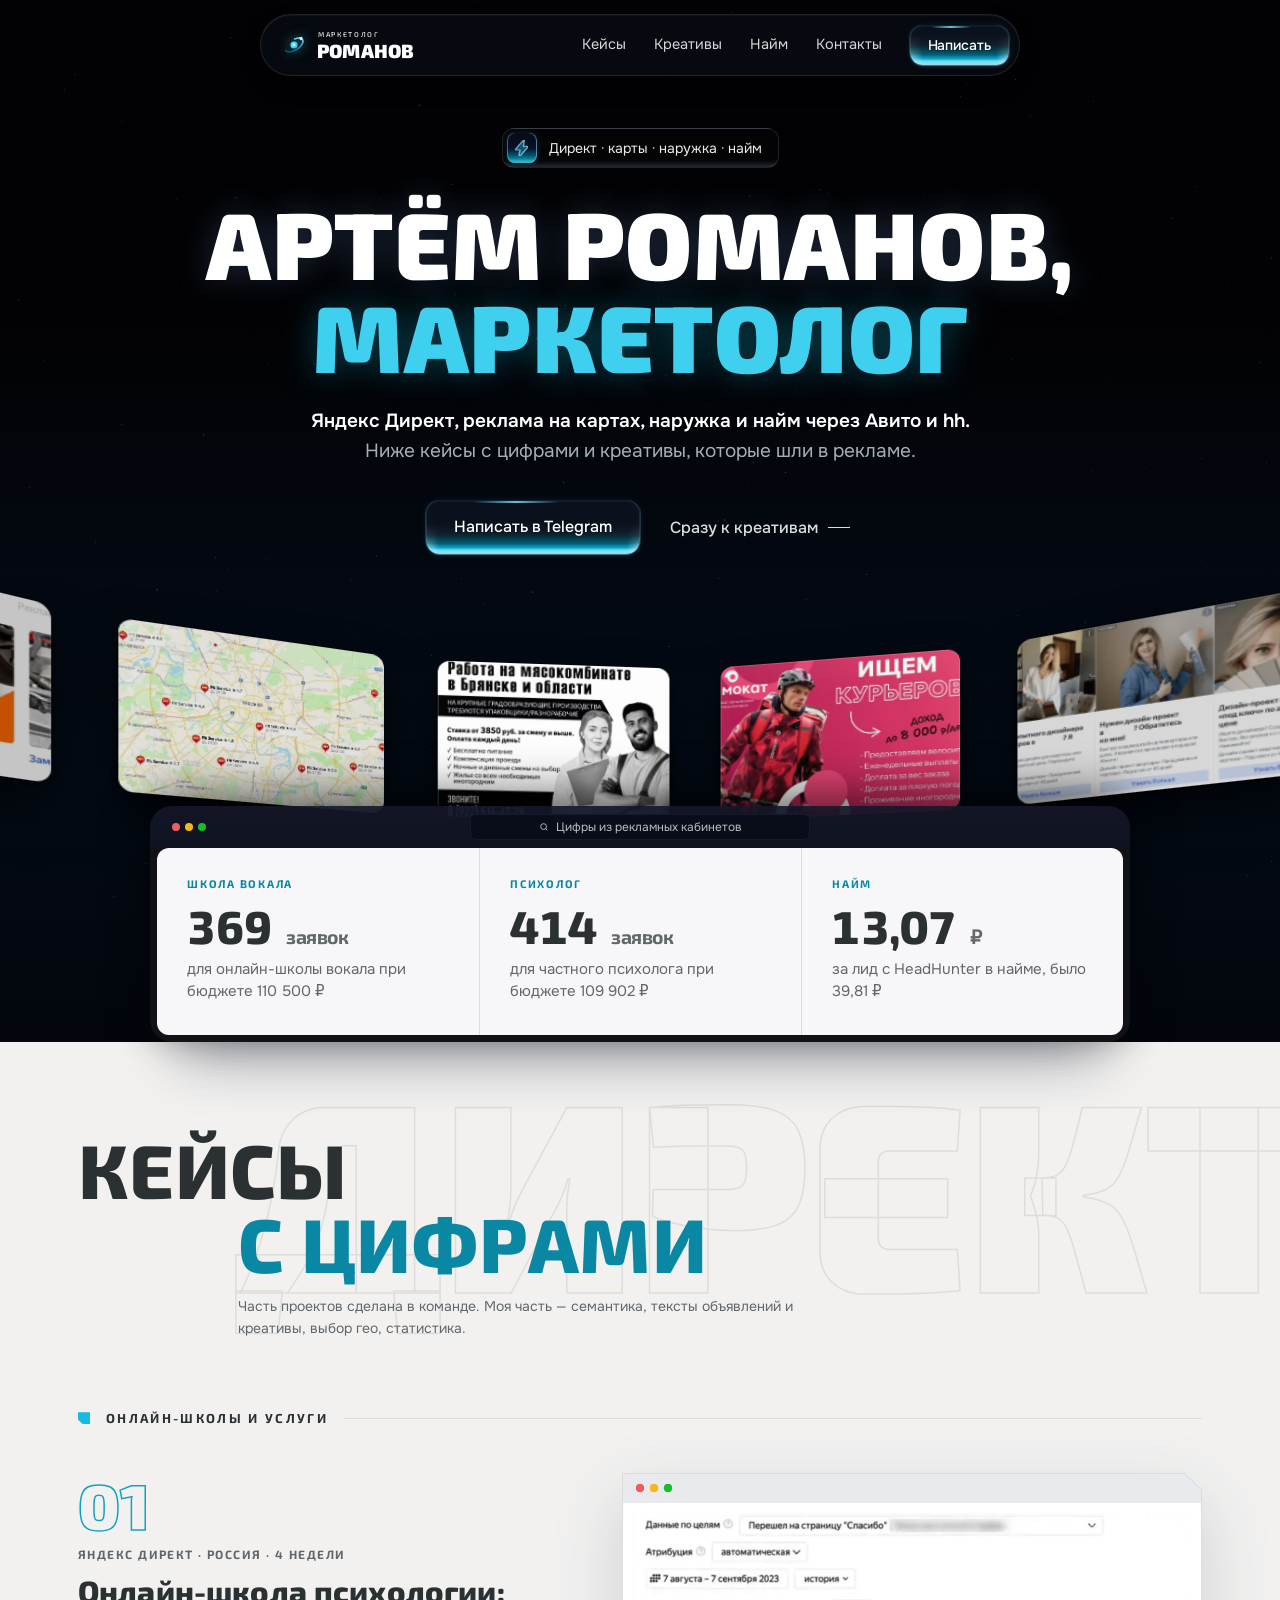
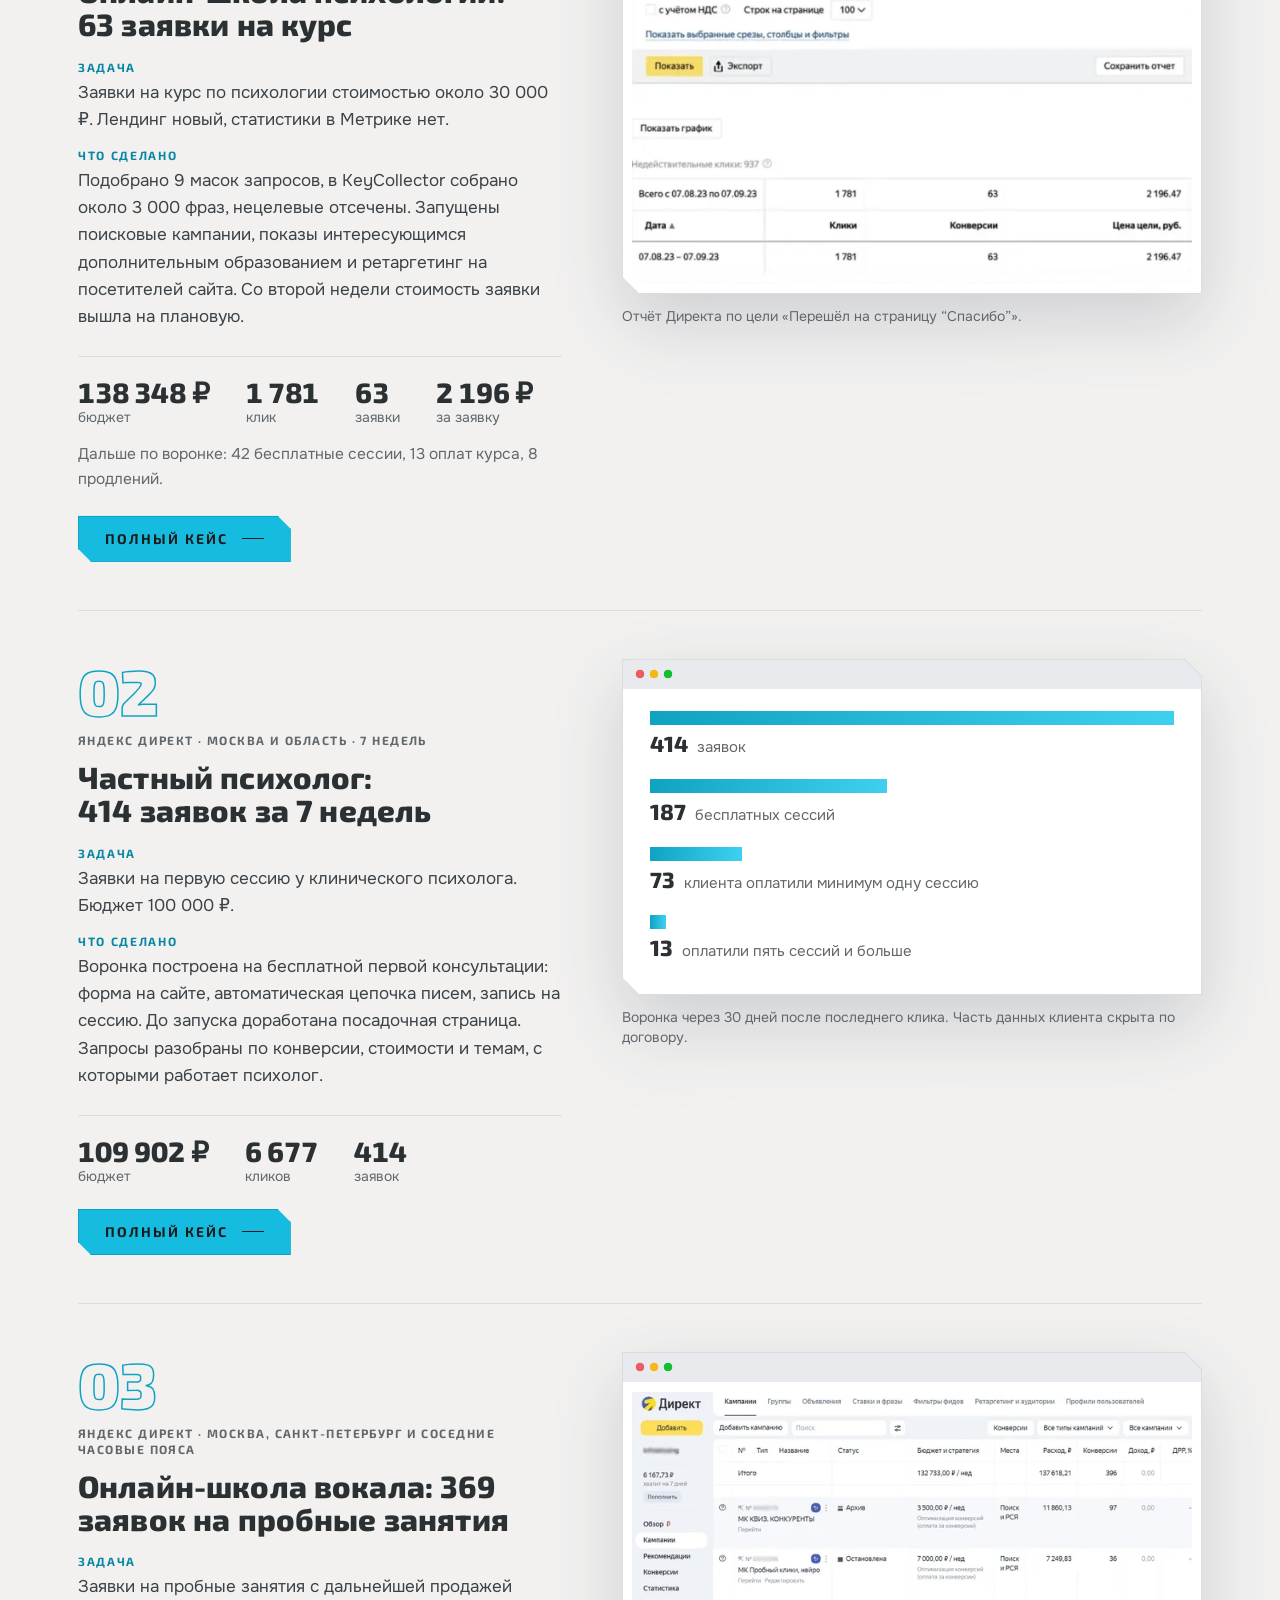
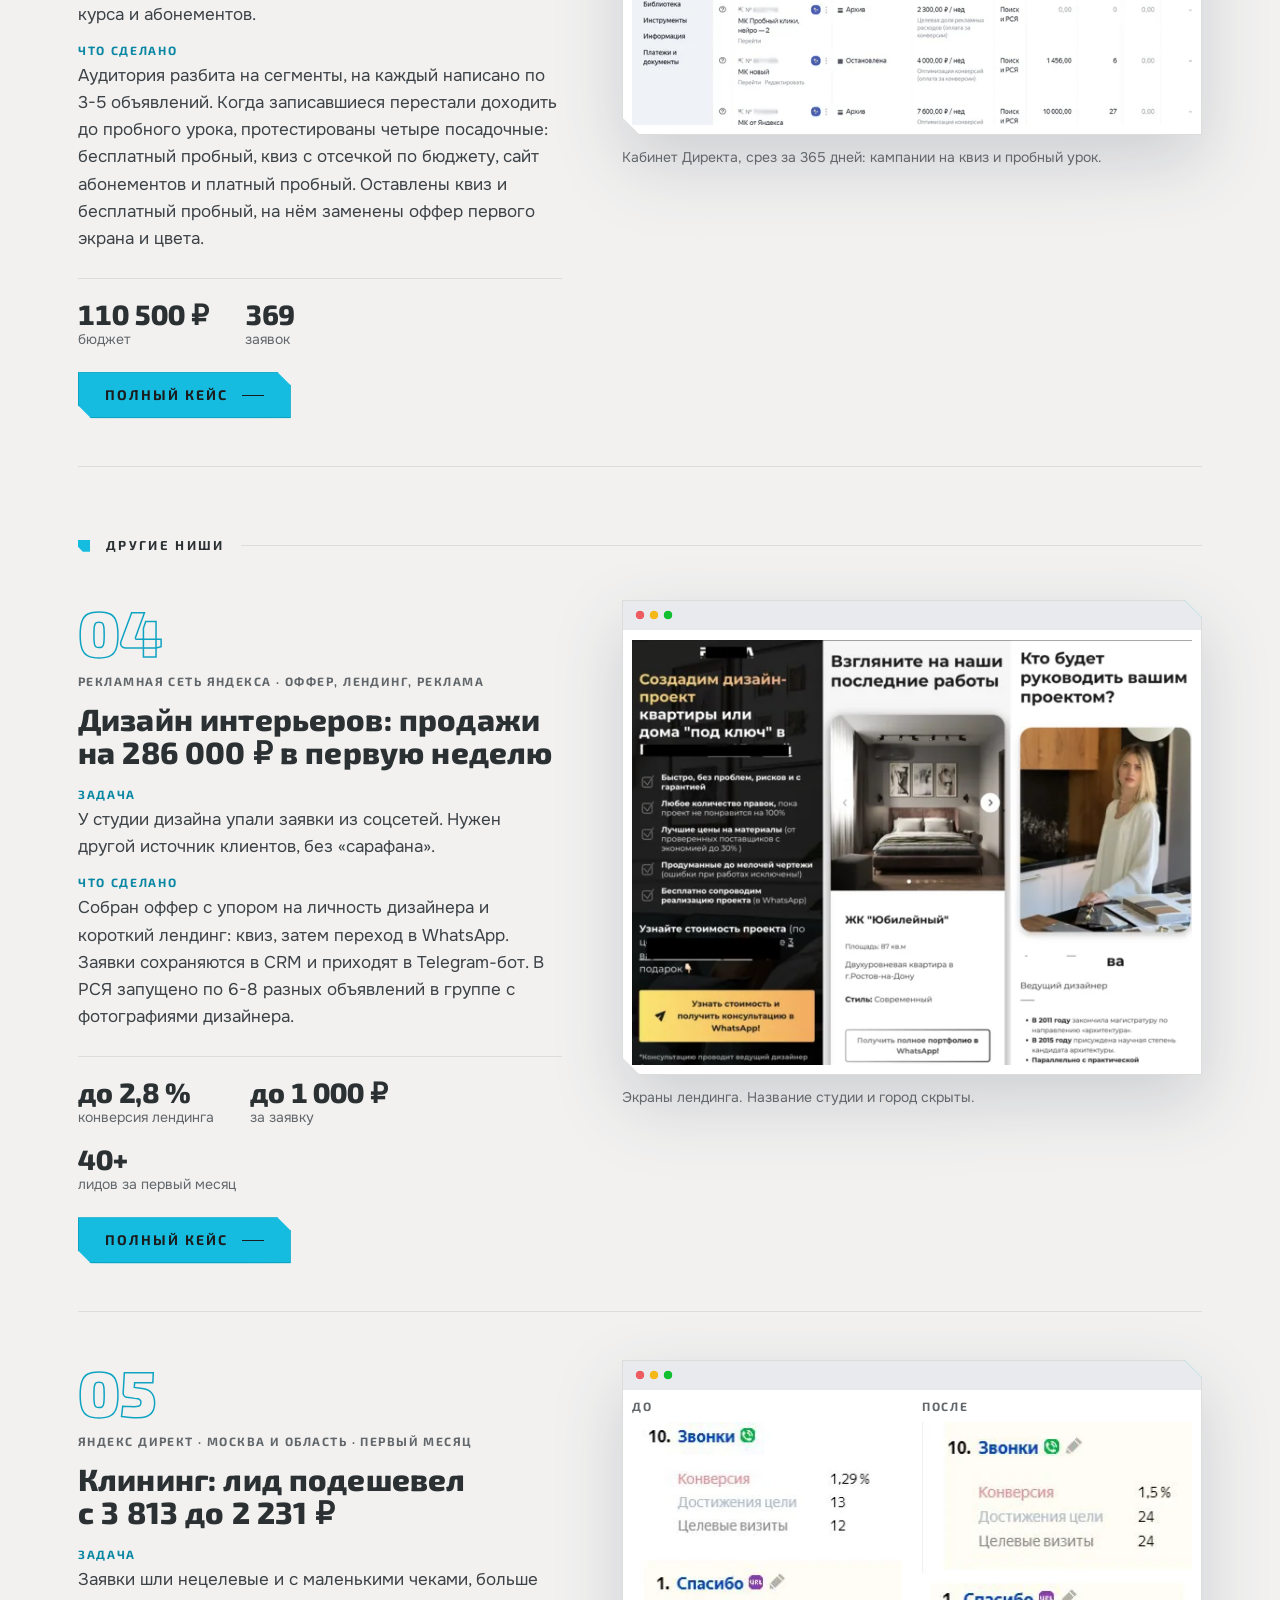
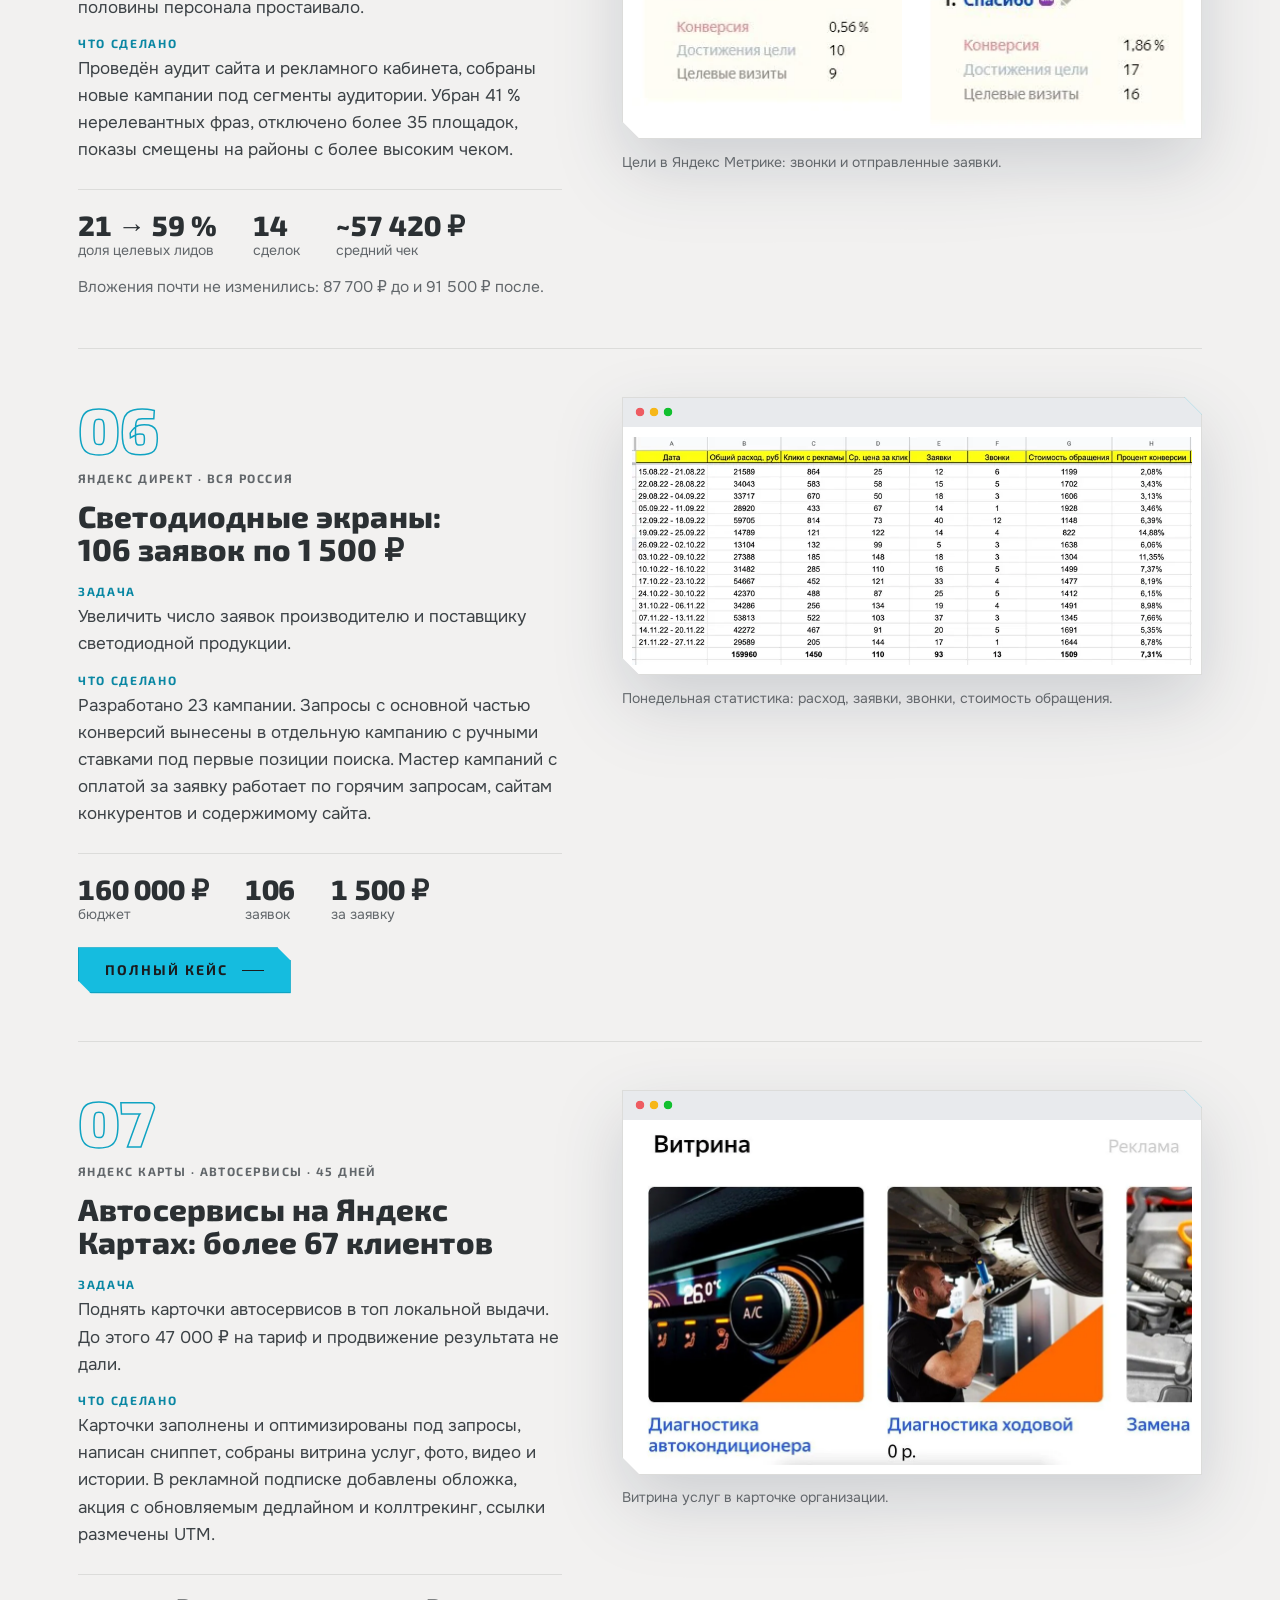
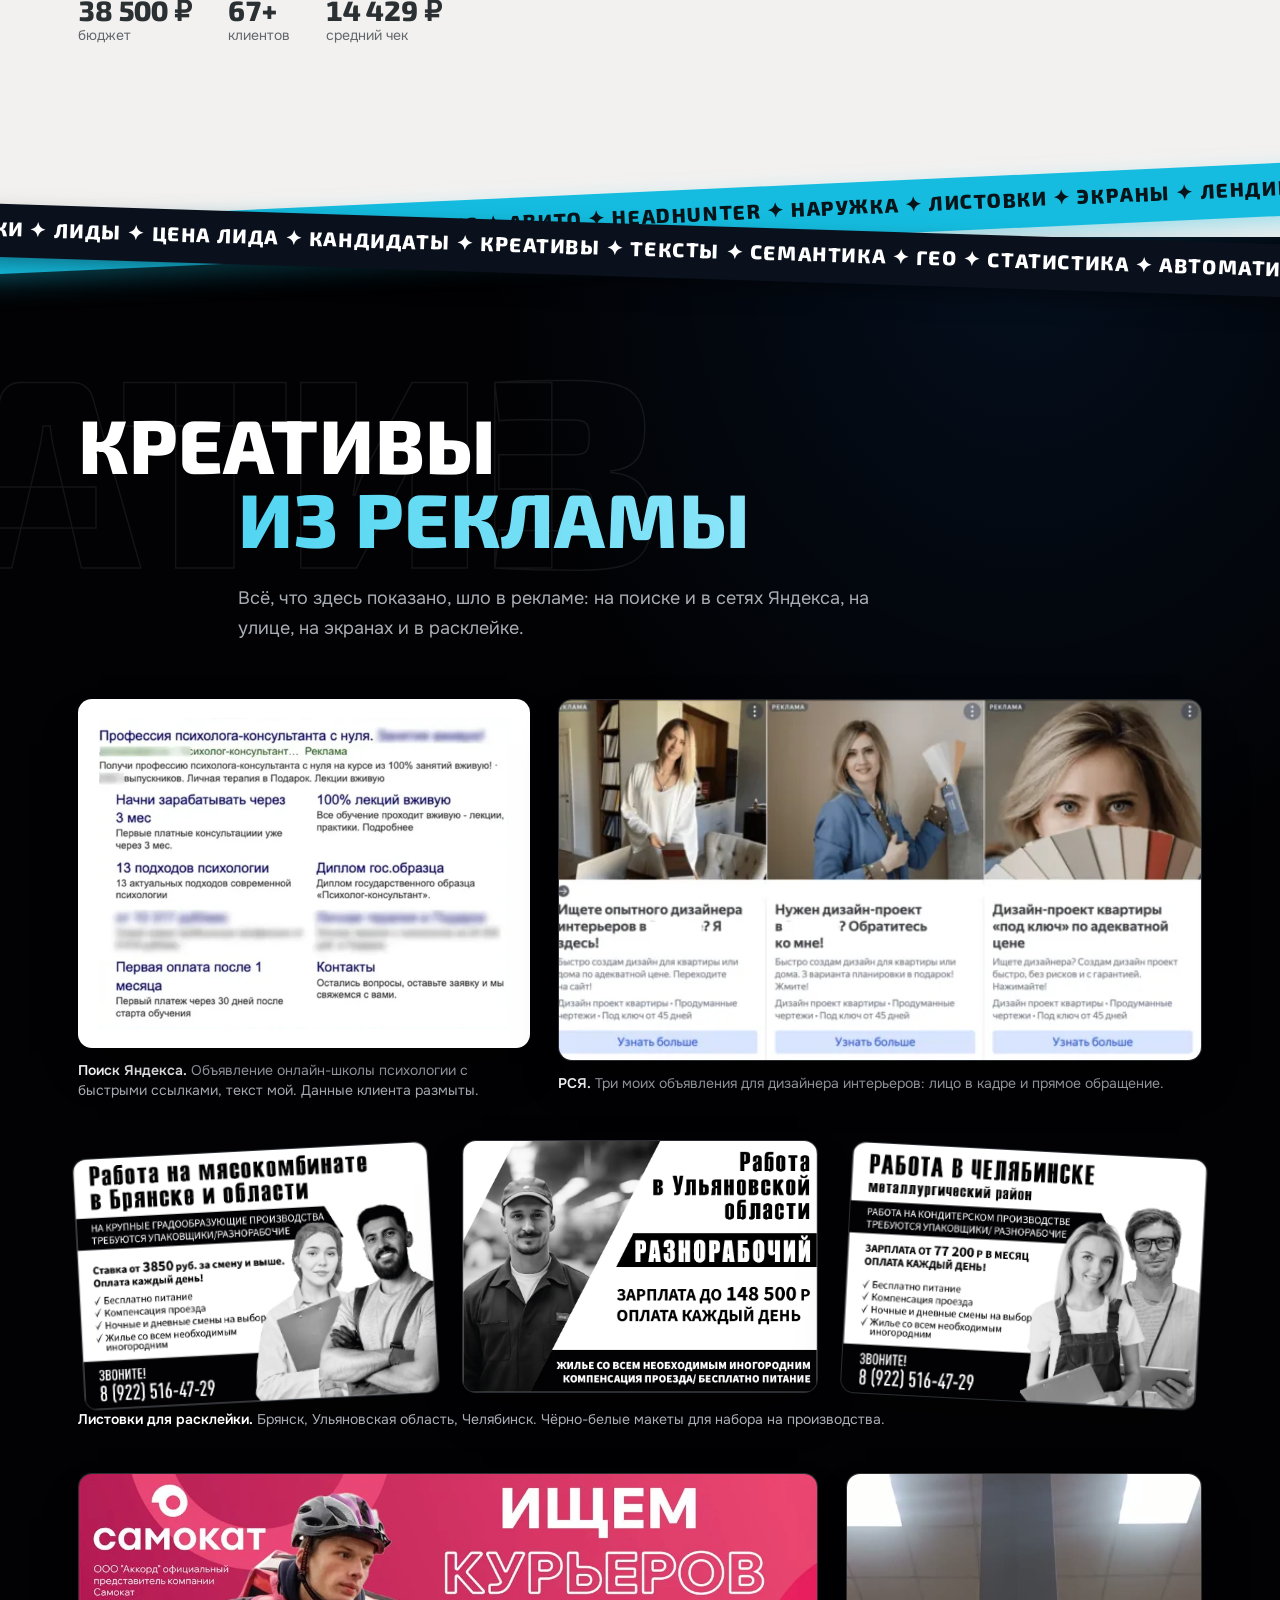
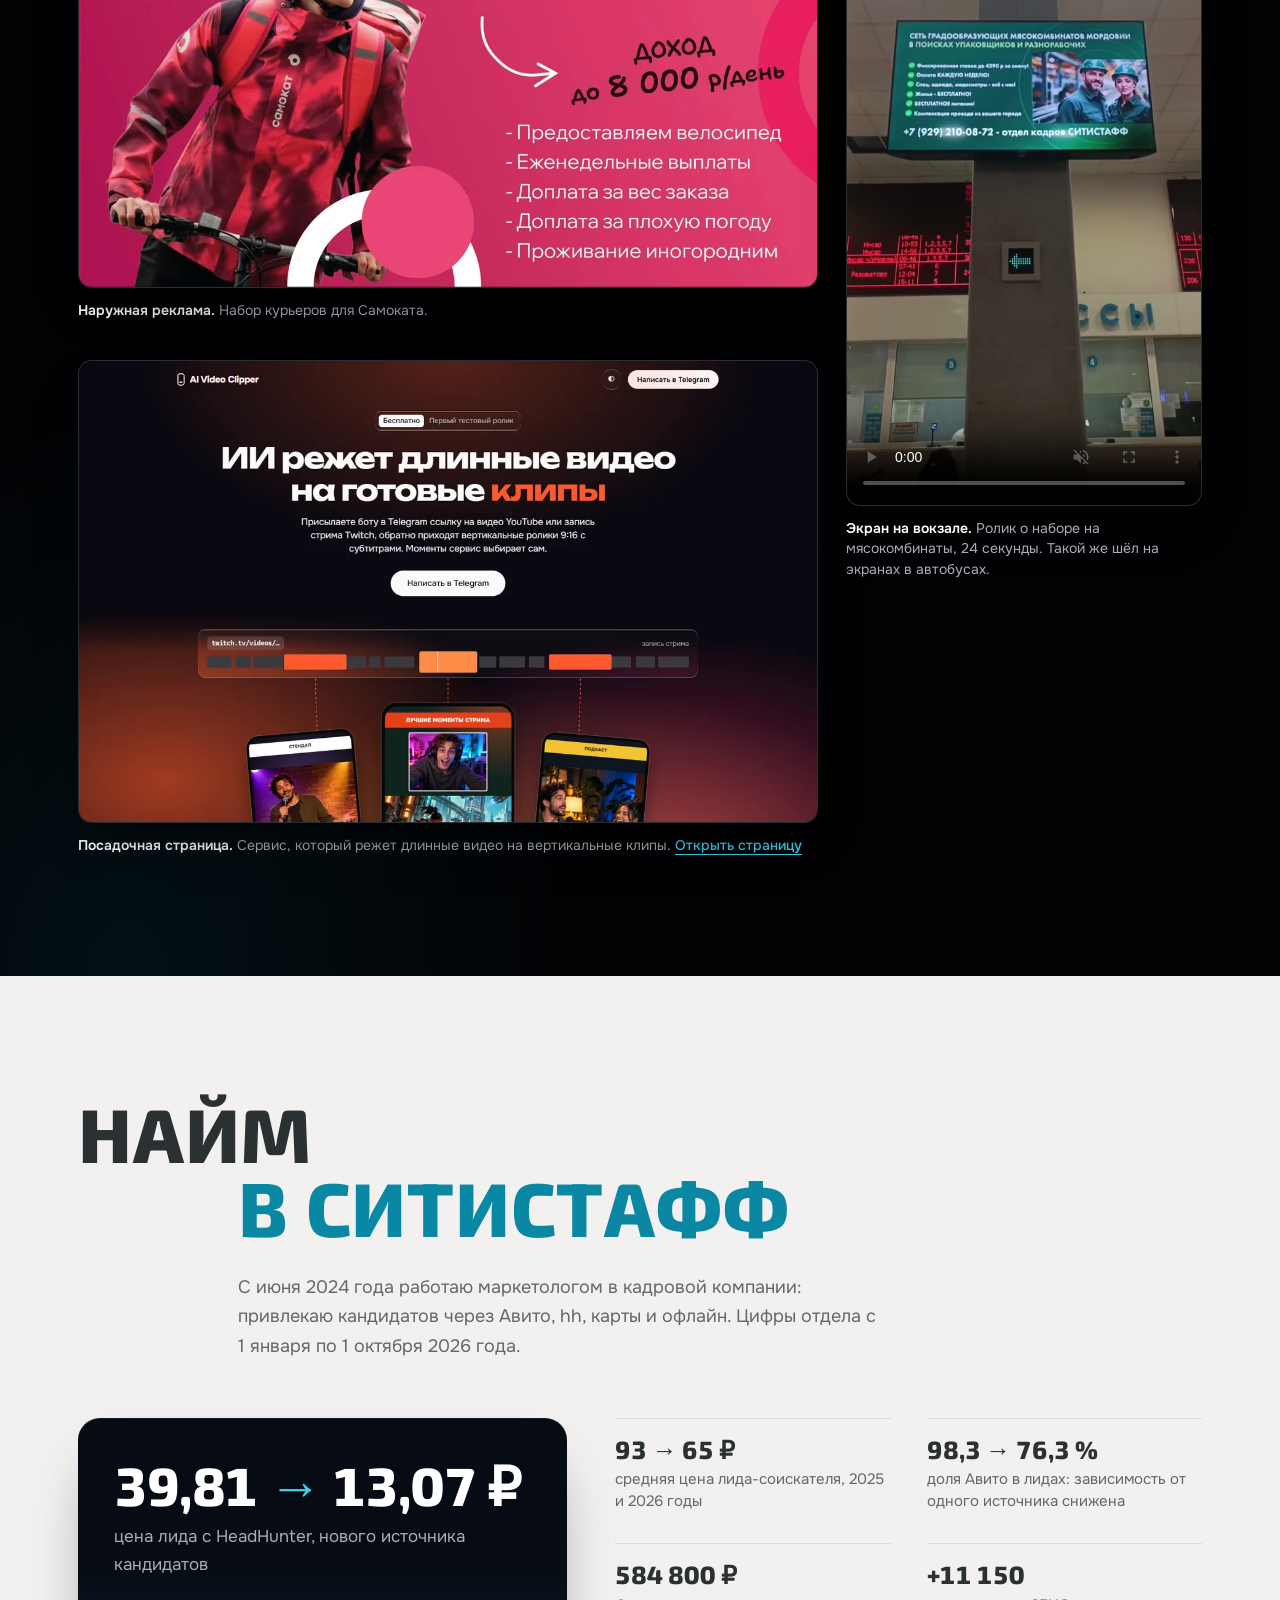
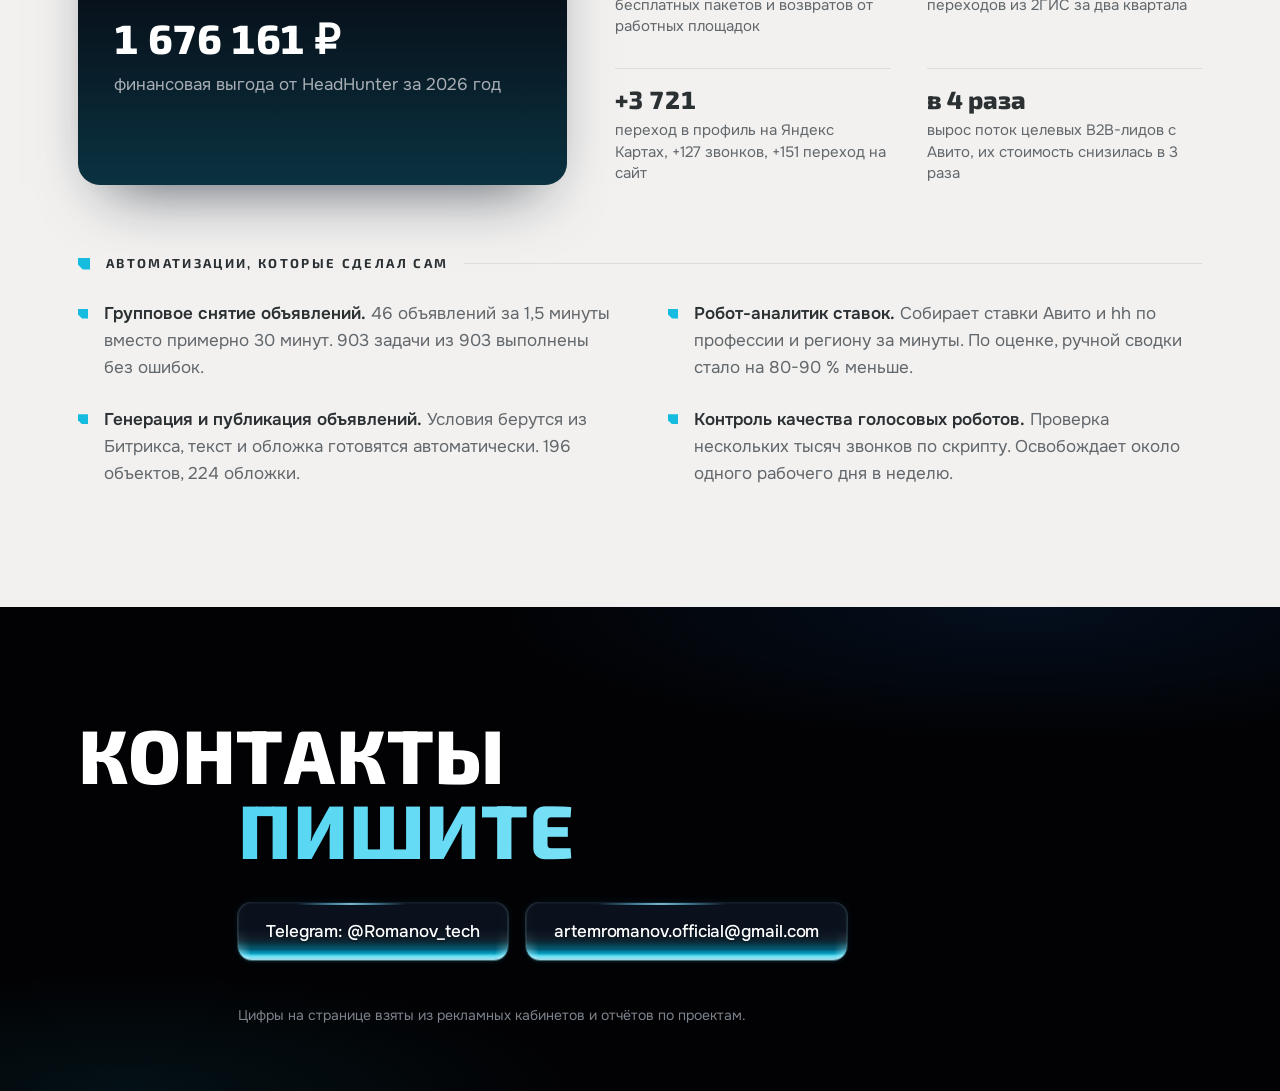
==== commit fd1b39c2: "portfolio: эффекты во всех разделах — появление, счётчики, наклон и блик картинок, лайтбокс, ленты, " ====
--- a/portfolio/index.html
+++ b/portfolio/index.html
@@ -97,6 +97,7 @@
 </section>
 
 <section class="cases wrap" id="cases">
+  <span class="bigword" aria-hidden="true">Директ</span>
   <h2><span>Кейсы</span> <span class="st">с цифрами</span></h2>
   <p class="note">Часть проектов сделана в команде. Моя часть — семантика, тексты объявлений и креативы, выбор гео, статистика.</p>
 
@@ -313,7 +314,13 @@
   </article>
 </section>
 
+<div class="ribbons" aria-hidden="true">
+  <div class="ribbon ribbon--a"><p>Яндекс Директ ✦ РСЯ ✦ Яндекс Карты ✦ 2ГИС ✦ Авито ✦ HeadHunter ✦ Наружка ✦ Листовки ✦ Экраны ✦ Лендинги ✦&nbsp;</p></div>
+  <div class="ribbon ribbon--b"><p>Заявки ✦ Лиды ✦ Цена лида ✦ Кандидаты ✦ Креативы ✦ Тексты ✦ Семантика ✦ Гео ✦ Статистика ✦ Автоматизация ✦&nbsp;</p></div>
+</div>
+
 <section class="creatives dark" id="creatives">
+  <span class="bigword" aria-hidden="true">Креатив</span>
   <div class="wrap">
     <h2><span>Креативы</span> <span class="st">из рекламы</span></h2>
     <p class="sub">Всё, что здесь показано, шло в рекламе: на поиске и в сетях Яндекса, на улице, на экранах и в расклейке.</p>
@@ -386,6 +393,7 @@
 </section>
 
 <section class="hiring wrap" id="hiring">
+  <span class="bigword" aria-hidden="true">Найм</span>
   <h2><span>Найм</span> <span class="st">в Ситистафф</span></h2>
   <p class="sub">С июня 2024 года работаю маркетологом в кадровой компании: привлекаю кандидатов через Авито, hh, карты и офлайн. Цифры отдела с 1 января по 1 октября 2026 года.</p>
 
--- a/portfolio/assets/style.css
+++ b/portfolio/assets/style.css
@@ -77,7 +77,7 @@
 /* ---------- навигация: стеклянная капсула, общая для всей страницы ---------- */
 .nav{position:fixed;z-index:50;top:14px;left:50%;transform:translateX(-50%);width:min(760px,calc(100% - 24px));height:62px;
   display:flex;align-items:center;gap:8px;padding:0 10px 0 20px;border-radius:31px;
-  background:rgba(8,11,18,.62);border:1px solid rgba(255,255,255,.11);
+  background:rgba(8,11,18,.84);border:1px solid rgba(255,255,255,.11);
   -webkit-backdrop-filter:blur(16px) saturate(140%);backdrop-filter:blur(16px) saturate(140%);
   box-shadow:inset 0 1px 0 rgba(255,255,255,.04),0 10px 30px -14px rgba(0,0,0,.6);color:#fff}
 .logo{display:flex;align-items:center;gap:10px;flex:0 0 auto}
@@ -322,3 +322,140 @@
   .foot__links,.foot__small{margin-left:0}
   .foot__links .glow{width:100%;font-size:15px;padding:0 16px}
 }
+
+/* =====================================================================
+   ЭФФЕКТЫ РАЗДЕЛОВ. Скрытое прячется только при .js и без reduced-motion,
+   так что без скрипта страница целиком видна.
+   ===================================================================== */
+html{overflow-x:clip}
+.cases,.hiring{position:relative;isolation:isolate}
+
+/* гигантское контурное слово за разделом, едет по горизонтали при прокрутке */
+.bigword{position:absolute;z-index:-1;top:40px;left:50%;white-space:nowrap;pointer-events:none;user-select:none;
+  font:900 clamp(120px,21vw,330px)/1 var(--display);text-transform:uppercase;letter-spacing:-.01em;
+  color:transparent;-webkit-text-stroke:1.5px rgba(43,48,51,.10);
+  transform:translateX(calc(-50% + var(--bx,0px)))}
+.cases .bigword{top:120px}
+.dark .bigword{-webkit-text-stroke-color:rgba(255,255,255,.07)}
+.creatives .bigword{top:90px}
+
+/* лесенка на тёмном: бирюза с переливом */
+.dark h2 .st{background:linear-gradient(100deg,var(--cyan-hi) 0%,#bdf3ff 45%,var(--cyan-hi) 60%,var(--cyan) 100%);background-size:220% 100%;
+  -webkit-background-clip:text;background-clip:text;color:transparent;animation:sheen 6s linear infinite}
+@keyframes sheen{to{background-position:-220% 0}}
+
+/* бегущие ленты на стыке светлого и тёмного */
+.creatives{margin-top:0;padding-top:170px}
+.ribbons{position:relative;z-index:6;height:150px;margin:70px 0 -75px;pointer-events:none}
+.ribbon{position:absolute;left:-5%;right:-5%;overflow:hidden;padding:13px 0;white-space:nowrap}
+.ribbon p{display:inline-block;font:800 20px/1 var(--display);text-transform:uppercase;letter-spacing:.08em;animation:marq 38s linear infinite}
+.ribbon--a{top:30px;background:var(--cyan);color:#071419;transform:rotate(-2.6deg);box-shadow:0 10px 30px -8px rgba(21,188,223,.55)}
+.ribbon--b{top:62px;background:#0a111d;color:#fff;transform:rotate(1.8deg);box-shadow:0 10px 30px -10px rgba(0,0,0,.6)}
+.ribbon--b p{animation-direction:reverse;animation-duration:46s}
+@keyframes marq{to{transform:translateX(-50%)}}
+
+/* номера кейсов */
+.cases{counter-reset:case}
+.case{counter-increment:case;position:relative}
+.case__body::before{content:counter(case,decimal-leading-zero);display:block;margin-bottom:10px;
+  font:900 64px/1 var(--display);color:transparent;-webkit-text-stroke:1.5px var(--cyan-edge);transition:color .35s}
+.case:hover .case__body::before{color:var(--cyan)}
+
+/* скриншоты: окно с точками, тень, наклон за курсором и блик */
+.case__fig{filter:drop-shadow(0 26px 34px rgba(20,40,60,.16))}
+@media (min-width:981px){.case__fig{position:sticky;top:100px}}
+.frame{padding:40px 10px 10px;
+  background:radial-gradient(circle at 18px 15px,#ee5c62 4px,transparent 4.6px),radial-gradient(circle at 32px 15px,#f6b719 4px,transparent 4.6px),
+    radial-gradient(circle at 46px 15px,#12c02f 4px,transparent 4.6px),linear-gradient(#e8eaed 0 30px,#fff 30px)}
+.frame.funnel{padding:52px 28px 12px}
+.tilt{transform:perspective(1000px) rotateX(var(--rx,0deg)) rotateY(var(--ry,0deg));transition:transform .5s cubic-bezier(.16,1,.3,1)}
+.tilt.moving{transition:transform .12s linear}
+.frame::after,.m picture::after,.m__pad::after{content:"";position:absolute;inset:0;pointer-events:none;opacity:0;transition:opacity .3s;
+  background:radial-gradient(420px circle at var(--mx,50%) var(--my,50%),rgba(255,255,255,.42),rgba(255,255,255,0) 45%)}
+.m picture,.m__pad{position:relative}
+.tilt.moving::after{opacity:1}
+.zoomable{cursor:zoom-in}
+.js .frame img,.js .m img{transition:clip-path 1.1s cubic-bezier(.16,1,.3,1),transform .5s}
+
+/* креативы: листовки веером, выпрямляются при наведении; бирюзовая рамка при наведении */
+.m--leaf picture{transition:rotate .5s cubic-bezier(.16,1,.3,1),translate .5s cubic-bezier(.16,1,.3,1),transform .5s cubic-bezier(.16,1,.3,1),border-color .3s,box-shadow .3s}
+@media (min-width:641px){
+  .m--leaf:nth-of-type(3) picture{rotate:-3deg;translate:0 10px}
+  .m--leaf:nth-of-type(5) picture{rotate:3deg;translate:0 10px}
+  .m--leaf:hover picture{rotate:0deg;translate:0 -6px}
+}
+.m picture,.m__pad,.m video{transition:border-color .3s,box-shadow .3s,transform .5s cubic-bezier(.16,1,.3,1)}
+.m:hover picture,.m:hover .m__pad,.m:hover video{border-color:rgba(63,208,239,.55);box-shadow:0 0 0 1px rgba(63,208,239,.25),0 30px 60px -24px rgba(21,188,223,.45)}
+.m figcaption b{transition:color .3s}
+.m:hover figcaption b{color:var(--cyan-hi)}
+
+/* тёмные разделы: мягкий прожектор за курсором */
+.dark::after{content:"";position:absolute;inset:0;z-index:-1;pointer-events:none;opacity:var(--so,0);transition:opacity .4s;
+  background:radial-gradient(520px circle at var(--sx,50%) var(--sy,50%),rgba(21,188,223,.10),rgba(21,188,223,0) 60%)}
+
+/* найм: свет за курсором в тёмной карточке, линии списка растут */
+.year__big::after{content:"";position:absolute;inset:0;pointer-events:none;opacity:0;transition:opacity .4s;
+  background:radial-gradient(360px circle at var(--mx,50%) var(--my,50%),rgba(63,208,239,.22),rgba(63,208,239,0) 60%)}
+.year__big:hover::after{opacity:1}
+.year__list li{position:relative;border-top-color:transparent;transition:transform .35s}
+.year__list li::before{content:"";position:absolute;left:0;top:-1px;height:1px;width:100%;background:var(--line)}
+.year__list li::after{content:"";position:absolute;left:0;top:-1px;height:2px;width:0;background:var(--cyan);transition:width .6s cubic-bezier(.16,1,.3,1)}
+.year__list li:hover::after{width:100%}
+.year__list li:hover{transform:translateX(4px)}
+.year__list li:hover b,.nums li:hover b{color:var(--cyan-ink)}
+.year__list b,.nums b{transition:color .3s}
+.auto li{transition:transform .35s}
+.auto li:hover{transform:translateX(6px)}
+.auto li::before{transition:transform .35s}
+.auto li:hover::before{transform:rotate(90deg) scale(1.2)}
+
+/* кнопки: блик пробегает при наведении, тёмные кнопки тянутся за курсором */
+.chip{position:relative;overflow:hidden}
+.chip::before{content:"";position:absolute;top:0;bottom:0;left:-60%;width:40%;transform:skewX(-20deg);
+  background:linear-gradient(90deg,rgba(255,255,255,0),rgba(255,255,255,.65),rgba(255,255,255,0));transition:left .6s}
+.chip:hover::before{left:130%}
+.glow{translate:var(--gx,0px) var(--gy,0px)}
+
+/* прогресс прокрутки — бирюзовая нить по низу капсулы; активный раздел подсвечен */
+.nav::after{content:"";position:absolute;left:28px;right:28px;bottom:-1px;height:2px;border-radius:2px;transform-origin:0 50%;
+  transform:scaleX(var(--prog,0));background:linear-gradient(90deg,var(--cyan-edge),var(--cyan-hi))}
+.links a.on{color:#fff;background:rgba(63,208,239,.12)}
+
+/* увеличение картинки по клику */
+.lb{border:0;padding:0;background:transparent;max-width:min(1200px,94vw);max-height:94vh;overflow:visible}
+.lb::backdrop{background:rgba(2,2,4,.86);-webkit-backdrop-filter:blur(8px);backdrop-filter:blur(8px)}
+.lb img{max-width:min(1200px,94vw);max-height:84vh;width:auto;border-radius:14px;box-shadow:0 30px 80px rgba(0,0,0,.6)}
+.lb p{margin-top:12px;color:#cfd3d8;font-size:14px;text-align:center}
+.lb button{position:absolute;top:-14px;right:-14px;width:40px;height:40px;border-radius:50%;border:1px solid rgba(255,255,255,.2);
+  background:#0a111d;color:#fff;font-size:22px;line-height:1;cursor:pointer}
+.lb[open]{animation:lbin .35s cubic-bezier(.16,1,.3,1)}
+@keyframes lbin{from{opacity:0;scale:.96}}
+
+/* появление при прокрутке */
+@media (prefers-reduced-motion:no-preference){
+  .js .rv{opacity:0;translate:0 34px;transition:opacity .8s cubic-bezier(.16,1,.3,1) var(--d,0s),translate .9s cubic-bezier(.16,1,.3,1) var(--d,0s)}
+  .js .rv.in{opacity:1;translate:0 0}
+  .js h2.rv{opacity:1;translate:none}
+  .js h2.rv span{clip-path:inset(0 0 100% 0);translate:0 .35em;transition:clip-path 1s cubic-bezier(.16,1,.3,1),translate 1s cubic-bezier(.16,1,.3,1)}
+  .js h2.rv span.st{transition-delay:.14s}
+  .js h2.rv.in span{clip-path:inset(-20% -5% -20% -5%);translate:0 0}
+  .js .rv .frame img,.js .m.rv img{clip-path:inset(0 0 100% 0)}
+  .js .rv.in .frame img,.js .m.rv.in img{clip-path:inset(0 0 0 0)}
+  .js .funnel__bar{transform:scaleX(0);transform-origin:0 50%;transition:transform 1.2s cubic-bezier(.16,1,.3,1)}
+  .js .funnel__row:nth-child(2) .funnel__bar{transition-delay:.15s}
+  .js .funnel__row:nth-child(3) .funnel__bar{transition-delay:.3s}
+  .js .funnel__row:nth-child(4) .funnel__bar{transition-delay:.45s}
+  .js .in .funnel__bar{transform:none}
+}
+@media (prefers-reduced-motion:reduce){.ribbon p,.dark h2 .st{animation:none}.tilt{transform:none}}
+.nums b,.fact__n,.year__n,.year__list b{font-variant-numeric:tabular-nums}
+
+@media (max-width:640px){
+  .ribbons{height:110px;margin:50px 0 -55px}
+  .ribbon p{font-size:15px}
+  .ribbon--b{top:52px}
+  .creatives{padding-top:120px}
+  .case__body::before{font-size:48px}
+  .frame{padding:34px 6px 6px}
+  .bigword{font-size:34vw}
+}
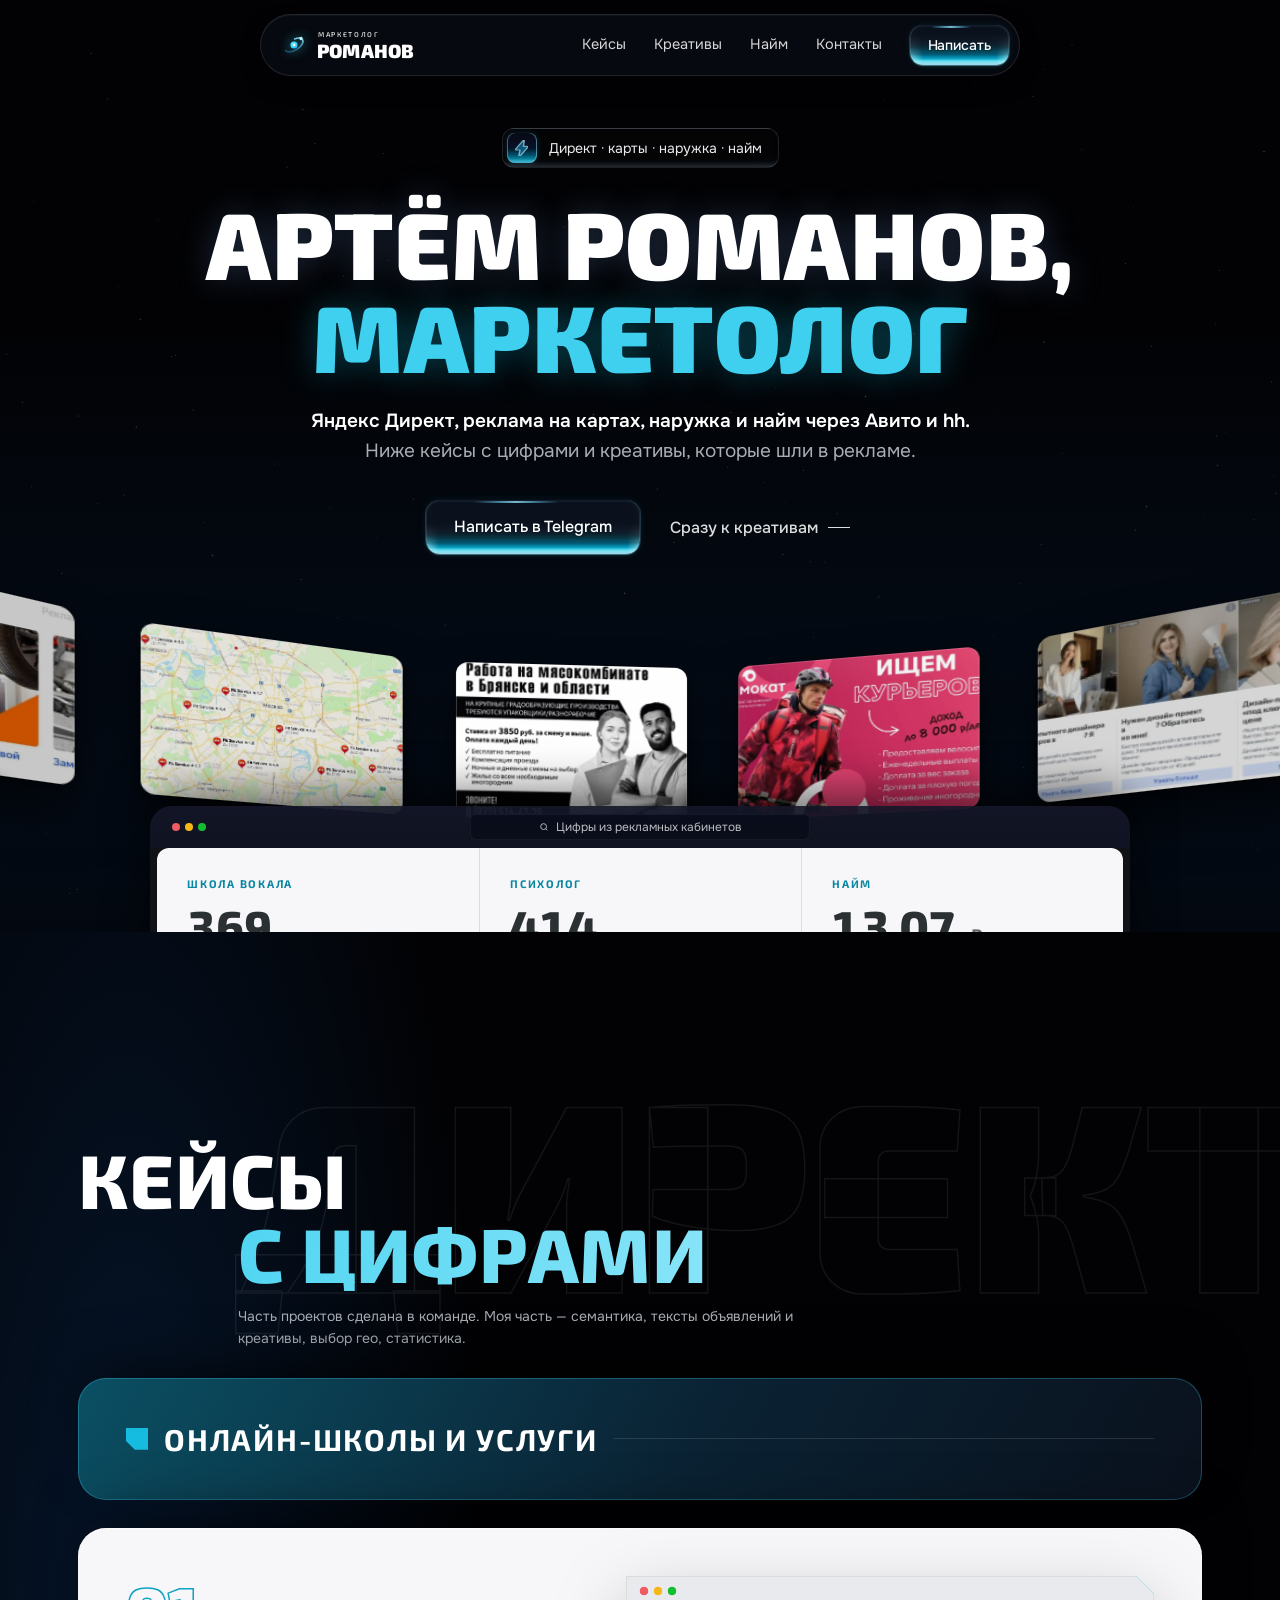
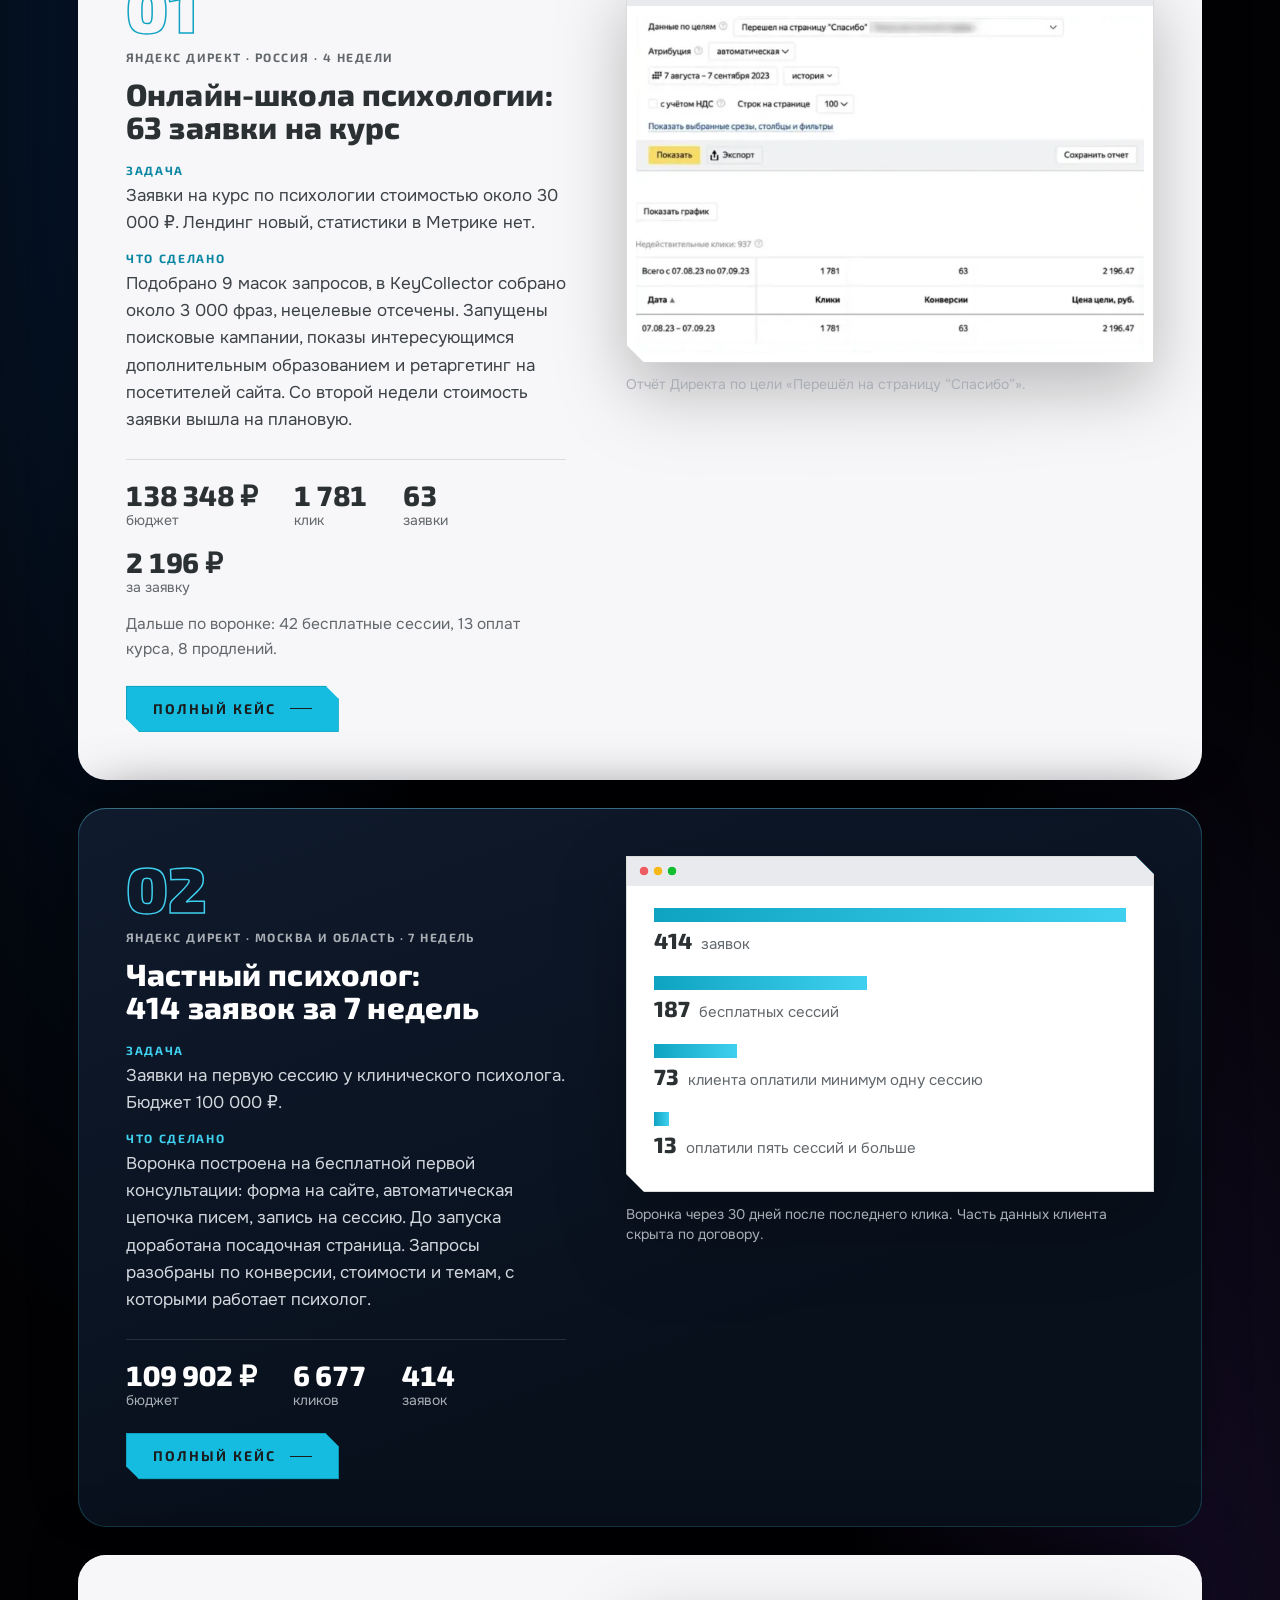
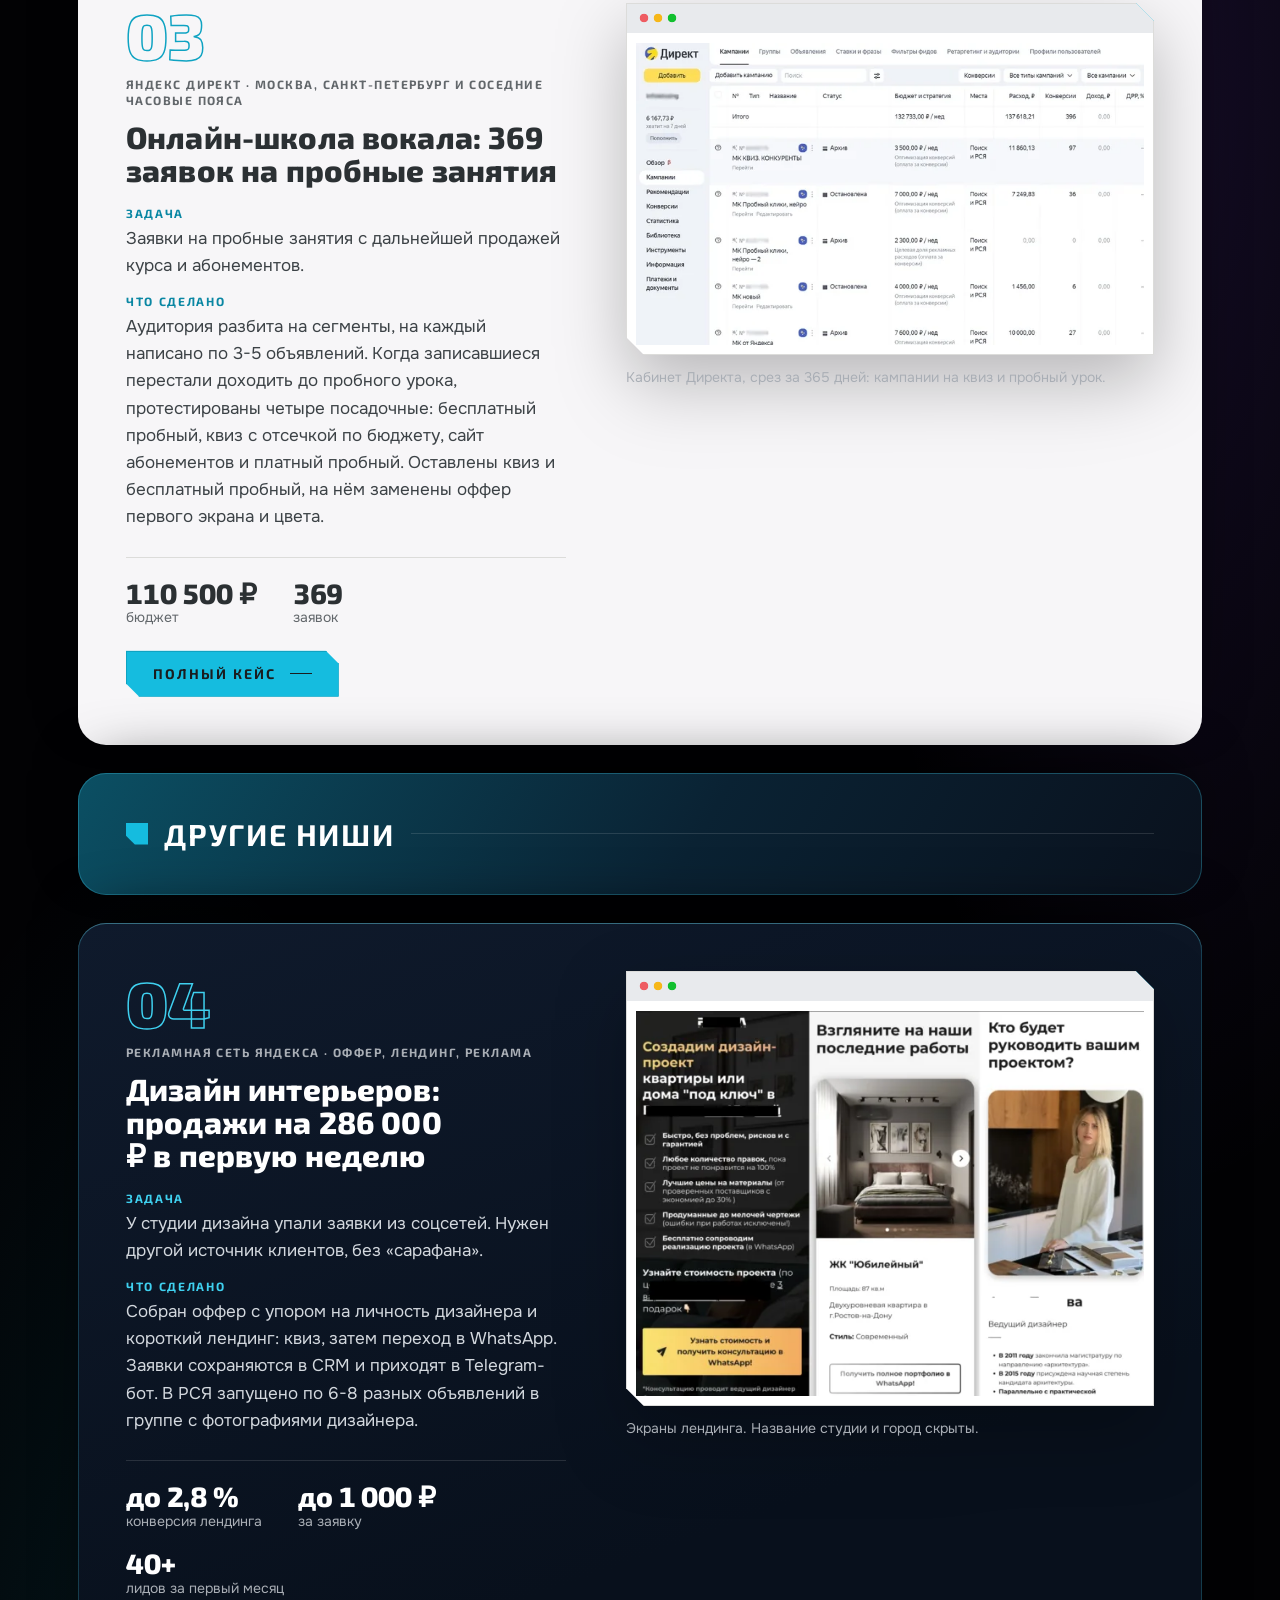
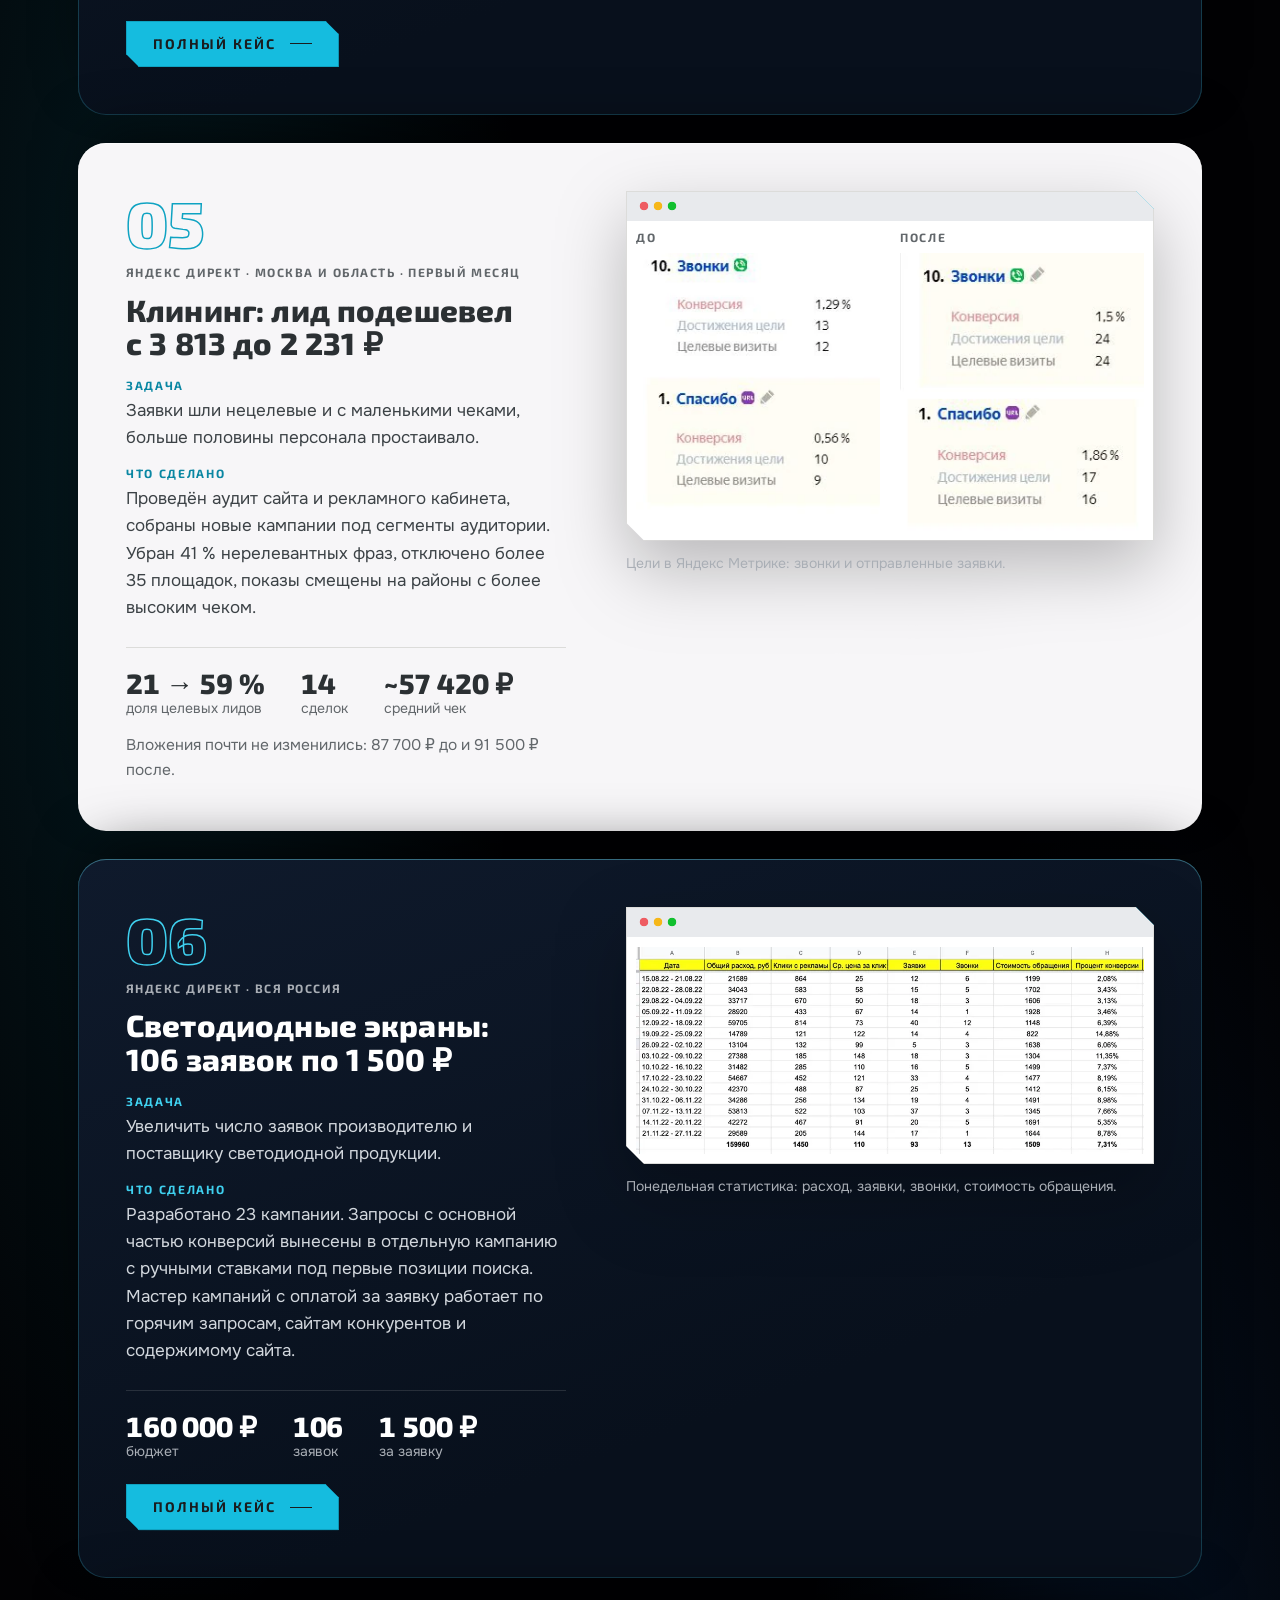
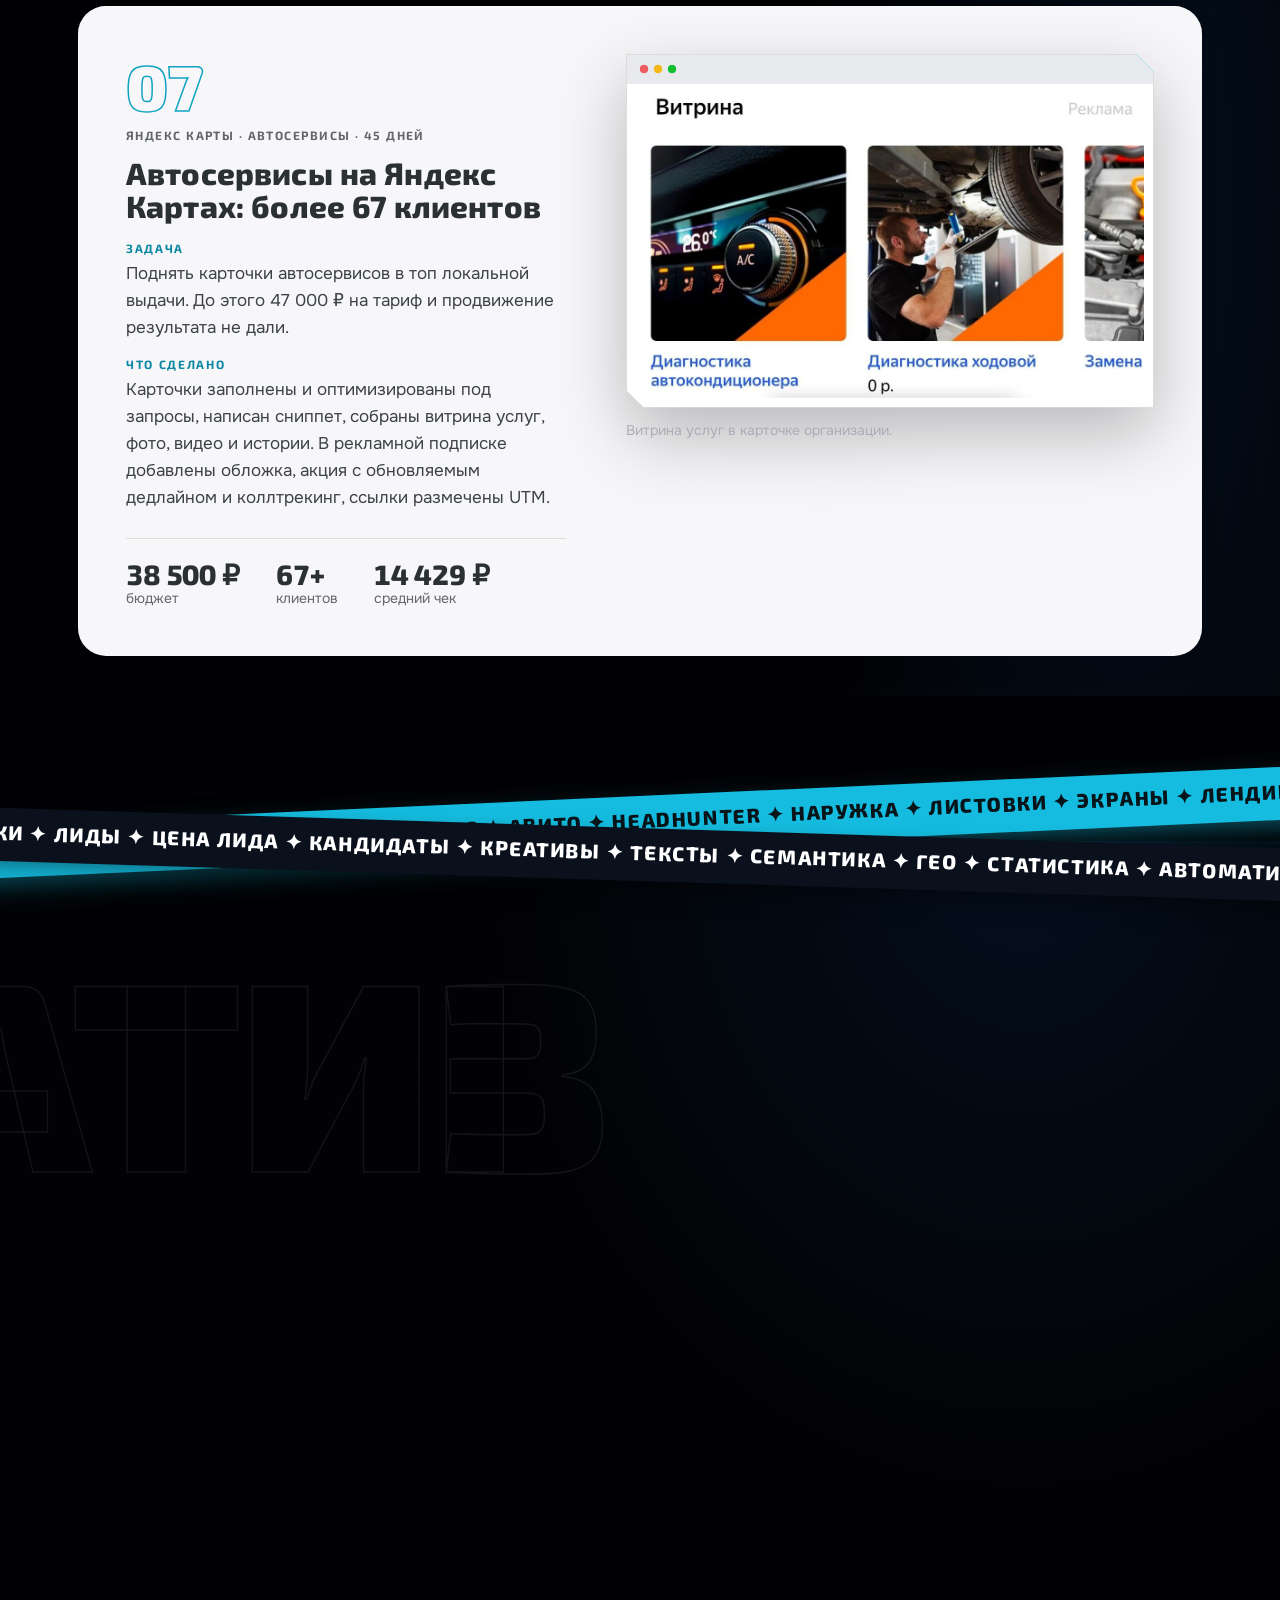
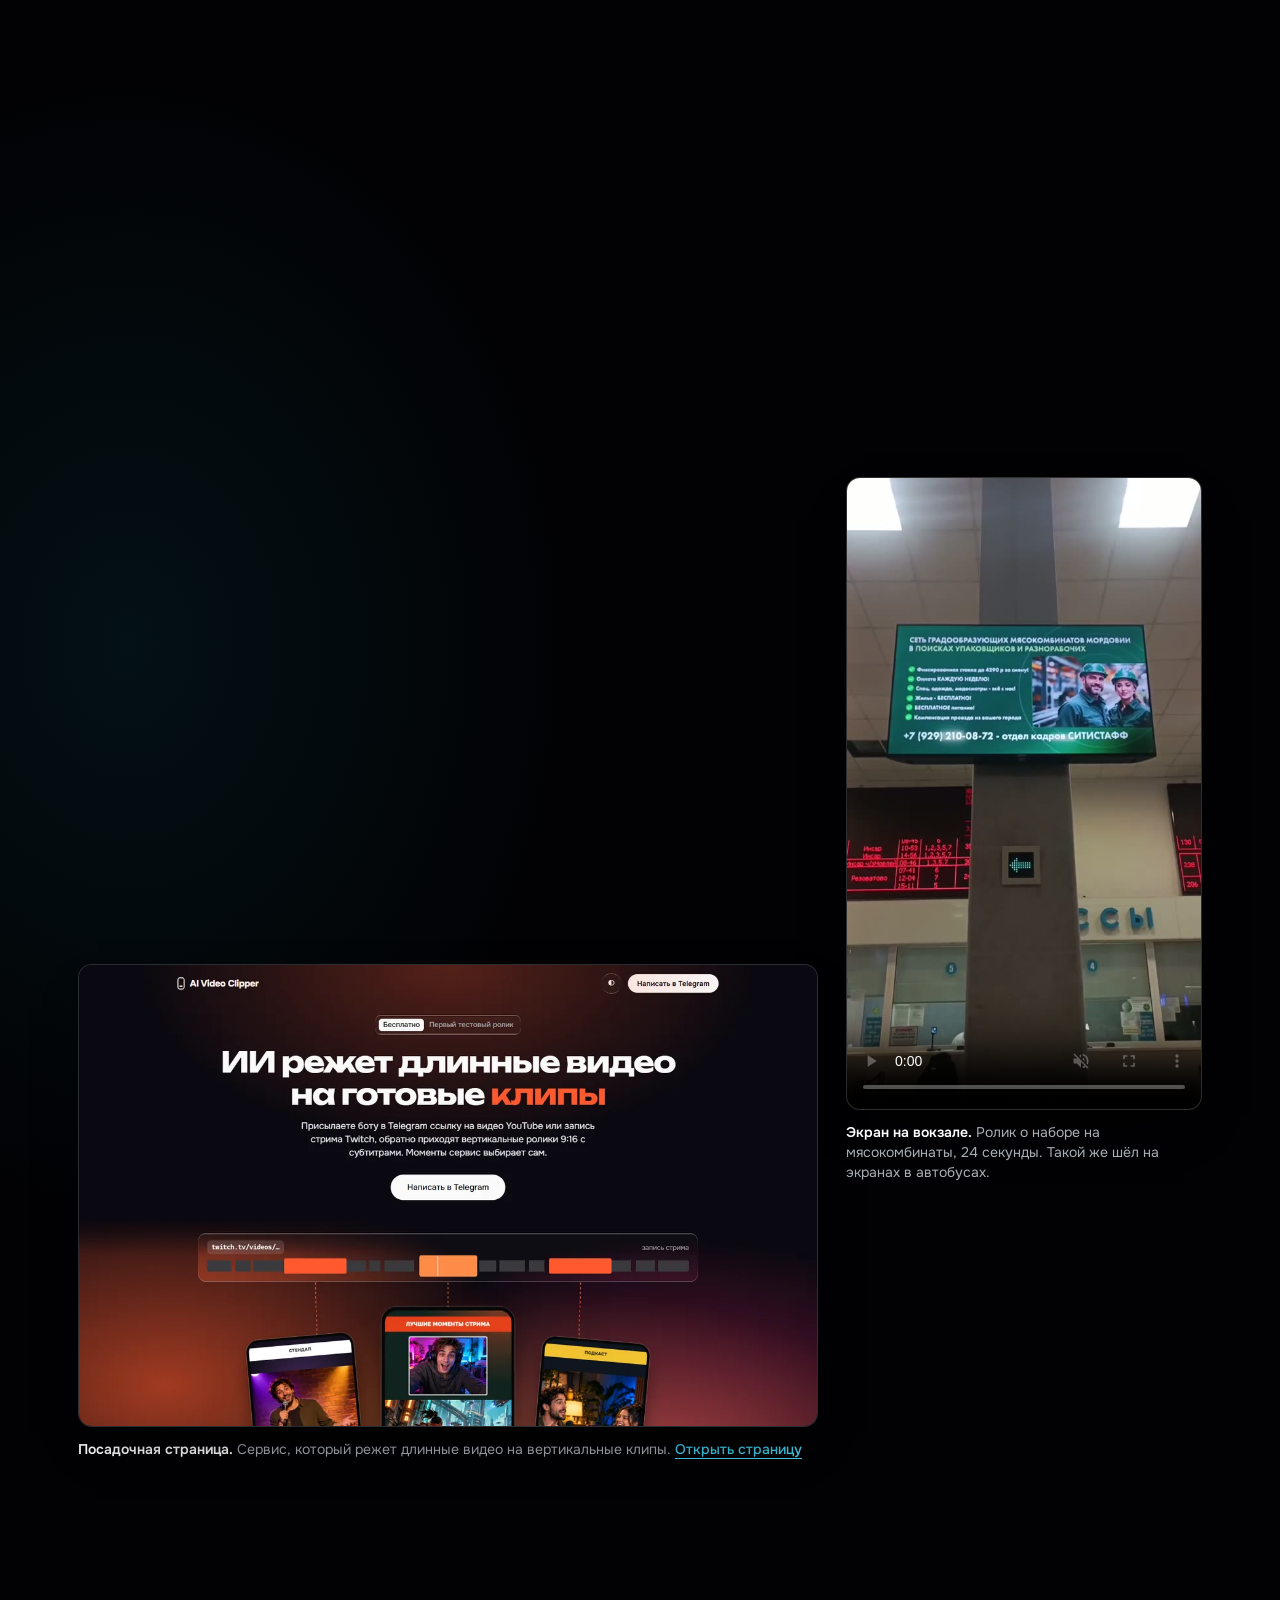
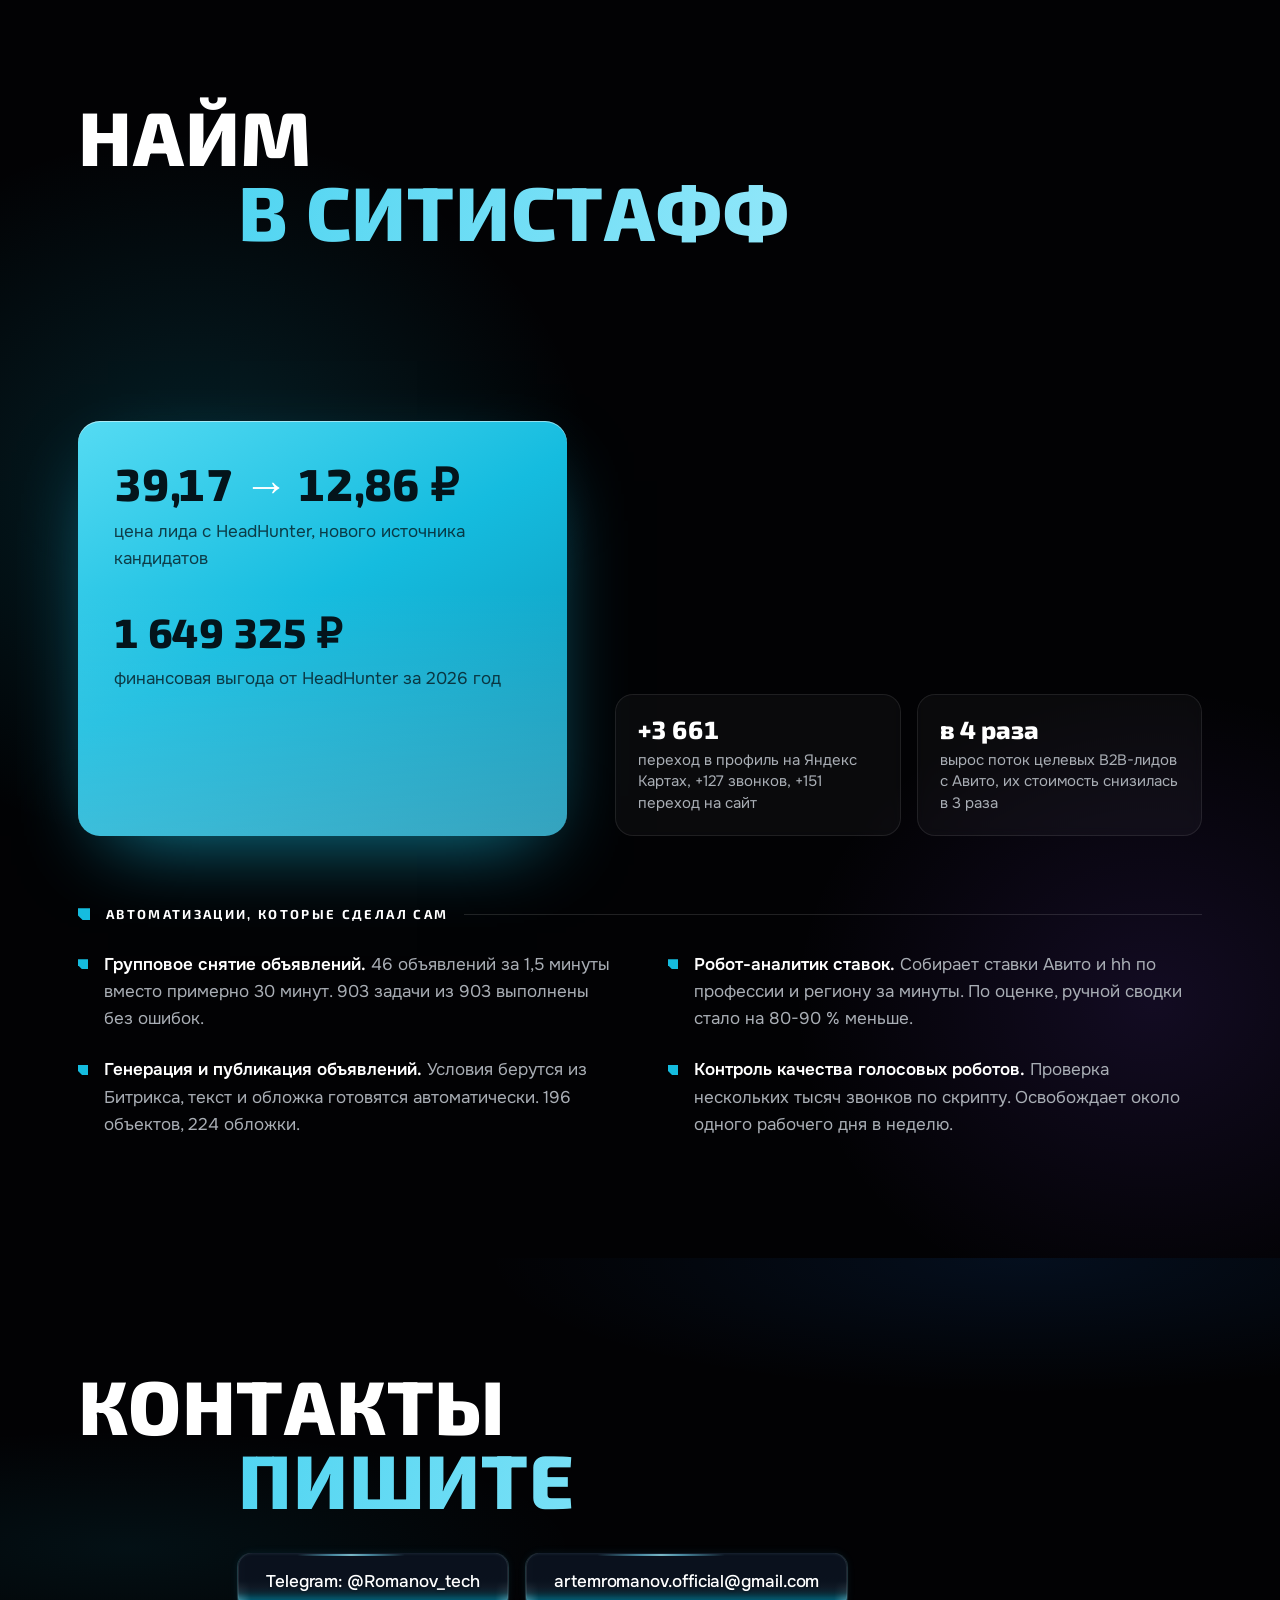
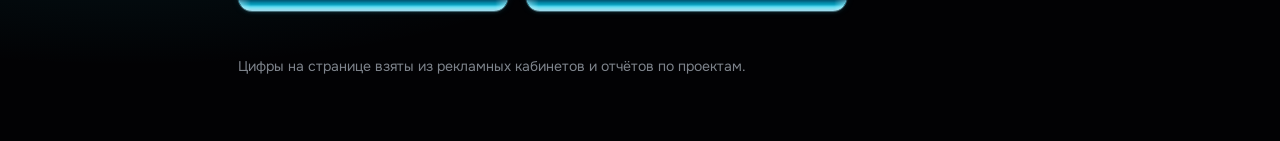
==== commit 62dbc345: "portfolio: тёмная основа, кейсы стопкой наезжающих карточек, бирюзовый блок найма, цветные пятна све" ====
--- a/portfolio/index.html
+++ b/portfolio/index.html
@@ -96,8 +96,9 @@
   </div>
 </section>
 
-<section class="cases wrap" id="cases">
+<section class="cases dark" id="cases">
   <span class="bigword" aria-hidden="true">Директ</span>
+  <div class="wrap">
   <h2><span>Кейсы</span> <span class="st">с цифрами</span></h2>
   <p class="note">Часть проектов сделана в команде. Моя часть — семантика, тексты объявлений и креативы, выбор гео, статистика.</p>
 
@@ -312,6 +313,7 @@
       <figcaption>Витрина услуг в карточке организации.</figcaption>
     </figure>
   </article>
+  </div>
 </section>
 
 <div class="ribbons" aria-hidden="true">
@@ -392,8 +394,9 @@
   </div>
 </section>
 
-<section class="hiring wrap" id="hiring">
+<section class="hiring dark" id="hiring">
   <span class="bigword" aria-hidden="true">Найм</span>
+  <div class="wrap">
   <h2><span>Найм</span> <span class="st">в Ситистафф</span></h2>
   <p class="sub">С июня 2024 года работаю маркетологом в кадровой компании: привлекаю кандидатов через Авито, hh, карты и офлайн. Цифры отдела с 1 января по 1 октября 2026 года.</p>
 
@@ -421,6 +424,7 @@
     <li><b>Генерация и публикация объявлений.</b> Условия берутся из Битрикса, текст и обложка готовятся автоматически. 196 объектов, 224 обложки.</li>
     <li><b>Контроль качества голосовых роботов.</b> Проверка нескольких тысяч звонков по скрипту. Освобождает около одного рабочего дня в неделю.</li>
   </ul>
+  </div>
 </section>
 
 </main>
--- a/portfolio/assets/style.css
+++ b/portfolio/assets/style.css
@@ -25,7 +25,7 @@
 *{box-sizing:border-box}
 html{scroll-behavior:smooth;-webkit-text-size-adjust:100%}
 @media (prefers-reduced-motion:reduce){html{scroll-behavior:auto}}
-body{margin:0;background:var(--paper);color:var(--ink);font:400 17px/1.6 "Onest",system-ui,-apple-system,"Segoe UI",Roboto,sans-serif;-webkit-font-smoothing:antialiased;overflow-x:hidden}
+body{margin:0;background:var(--paper);color:var(--ink);font:400 17px/1.6 "Onest",system-ui,-apple-system,"Segoe UI",Roboto,sans-serif;-webkit-font-smoothing:antialiased}
 img,video{display:block;max-width:100%;height:auto}
 a{color:inherit;text-decoration:none}
 p,h1,h2,h3,h4,ul,dl,dd,figure{margin:0;padding:0}
@@ -194,7 +194,7 @@
 /* ---------- тёмные разделы ---------- */
 .dark{position:relative;background:var(--space);color:#fff;isolation:isolate}
 .dark::before{content:"";position:absolute;inset:0;z-index:-1;pointer-events:none;
-  background:radial-gradient(60% 40% at 80% 0%,rgba(25,127,255,.10),rgba(25,127,255,0) 70%),radial-gradient(50% 35% at 10% 100%,rgba(21,188,223,.08),rgba(21,188,223,0) 70%)}
+  background:radial-gradient(60% 40% at 80% 0%,rgba(25,127,255,.10),rgba(25,127,255,0) 70%),radial-gradient(50% 35% at 10% 60%,rgba(21,188,223,.08),rgba(21,188,223,0) 70%)}
 .dark .sub,.dark .m__cap,.dark figcaption{color:var(--on-dark)}
 .dark .m__cap b,.dark figcaption b{color:#fff}
 .dark .textlink{color:var(--cyan-hi)}
@@ -328,6 +328,8 @@
    так что без скрипта страница целиком видна.
    ===================================================================== */
 html{overflow-x:clip}
+/* clip, а не hidden: hidden делает раздел прокручиваемым контейнером и ломает липкие карточки */
+.creatives,.ribbons,.foot{overflow-x:clip}
 .cases,.hiring{position:relative;isolation:isolate}
 
 /* гигантское контурное слово за разделом, едет по горизонтали при прокрутке */
@@ -459,3 +461,78 @@
   .frame{padding:34px 6px 6px}
   .bigword{font-size:34vw}
 }
+
+/* =====================================================================
+   ТЁМНАЯ ОСНОВА (06.10, «большая часть просто серая»): весь сайт на «сцене»,
+   светлое осталось только на карточках. Кейсы — стопка карточек, которые наезжают друг на друга.
+   ===================================================================== */
+body{background:var(--space)}
+.cases{padding-top:210px;padding-bottom:40px;overflow-x:clip}
+.cases::before{background:
+  radial-gradient(40% 30% at 10% 12%,rgba(25,127,255,.16),rgba(25,127,255,0) 70%),
+  radial-gradient(38% 26% at 92% 38%,rgba(140,80,255,.13),rgba(140,80,255,0) 70%),
+  radial-gradient(42% 28% at 12% 70%,rgba(21,188,223,.13),rgba(21,188,223,0) 70%),
+  radial-gradient(36% 24% at 88% 92%,rgba(25,127,255,.12),rgba(25,127,255,0) 70%)}
+.hiring{padding-top:120px;padding-bottom:120px;overflow-x:clip}
+.hiring::before{background:radial-gradient(45% 40% at 15% 40%,rgba(21,188,223,.16),rgba(21,188,223,0) 70%),radial-gradient(40% 35% at 90% 80%,rgba(140,80,255,.12),rgba(140,80,255,0) 70%)}
+.dark .note{color:var(--on-dark)}
+.dark .group{color:#fff}
+.dark .group::after{background:rgba(255,255,255,.12)}
+
+/* карточка кейса */
+.case{margin-top:28px;padding:48px;border:0;border-radius:28px;background:var(--paper2);color:var(--ink);
+  box-shadow:0 -24px 60px -20px rgba(0,0,0,.65),inset 0 1px 0 rgba(255,255,255,.6);
+  transform-origin:50% 0;transform:scale(var(--sc,1));filter:brightness(var(--br,1))}
+.case:last-of-type{border-bottom:0}
+@media (min-width:981px){
+  .case{position:sticky;top:var(--top,96px)}
+  .case__fig{position:static}
+}
+/* каждый второй кейс — тёмное стекло с бирюзовой кромкой */
+.case:nth-of-type(even){background:linear-gradient(160deg,#0f1a2c,#08101c 70%);color:#fff;
+  box-shadow:0 -24px 60px -20px rgba(0,0,0,.75),inset 0 0 0 1px rgba(63,208,239,.22),inset 0 1px 0 rgba(160,240,255,.25)}
+.case:nth-of-type(even) .case__meta,.case:nth-of-type(even) .nums li,.case:nth-of-type(even) .after,.case:nth-of-type(even) figcaption{color:var(--on-dark)}
+.case:nth-of-type(even) .story dd{color:#d3d8de}
+.case:nth-of-type(even) .story dt{color:var(--cyan-hi)}
+.case:nth-of-type(even) .nums{border-top-color:rgba(255,255,255,.12)}
+.case:nth-of-type(even) .nums b{color:#fff}
+.case:nth-of-type(even) .nums li:hover b{color:var(--cyan-hi)}
+.case:nth-of-type(even) .case__body::before{-webkit-text-stroke-color:var(--cyan-hi)}
+.case__fig{filter:drop-shadow(0 26px 34px rgba(0,0,0,.25))}
+
+/* разделитель групп — тоже «карточка» стопки: тёмная плашка, наезжает на предыдущий кейс */
+.cases .group{position:relative;margin:28px 0 0;padding:46px 48px;border-radius:28px;font-size:clamp(20px,2.4vw,30px);letter-spacing:.06em;
+  background:linear-gradient(120deg,#0b4f63,#0a2233 55%,#0a111d);box-shadow:0 -24px 60px -20px rgba(0,0,0,.7),inset 0 0 0 1px rgba(63,208,239,.3)}
+.cases .group::before{width:22px;height:22px}
+@media (min-width:981px){.cases .group{position:sticky;top:96px}}
+
+/* найм: яркая бирюзовая карточка и стеклянные плитки */
+.year__big{background:linear-gradient(150deg,#55dbf3 0%,#15bcdf 45%,#0a8fb0 100%);color:#04141b;
+  box-shadow:0 30px 80px -30px rgba(21,188,223,.7),inset 0 1px 0 rgba(255,255,255,.5)}
+.year__big::before{background:linear-gradient(to top,rgba(255,255,255,.18),rgba(255,255,255,0))}
+.year__big::after{background:radial-gradient(360px circle at var(--mx,50%) var(--my,50%),rgba(255,255,255,.35),rgba(255,255,255,0) 60%)}
+.year__big .year__t{color:rgba(4,20,27,.78)}
+.year__big .year__n:not(.year__n--2){font-size:clamp(32px,3.5vw,50px)}
+.year__n em{color:#fff}
+.year__list{gap:16px}
+.year__list li{padding:20px 22px;border:1px solid rgba(255,255,255,.09);border-radius:18px;background:rgba(255,255,255,.035);color:var(--on-dark);
+  -webkit-backdrop-filter:blur(6px);backdrop-filter:blur(6px);transition:transform .35s,border-color .3s,background .3s}
+.year__list li::before{display:none}
+.year__list li::after{left:22px;right:22px;width:auto;top:-1px;transform:scaleX(0);transform-origin:0 50%;transition:transform .6s cubic-bezier(.16,1,.3,1)}
+.year__list li:hover::after{width:auto;transform:scaleX(1)}
+.year__list li:hover{border-color:rgba(63,208,239,.45);background:rgba(63,208,239,.06);transform:translateY(-3px)}
+.year__list b{color:#fff}
+.year__list li:hover b{color:var(--cyan-hi)}
+.dark .auto li{color:var(--on-dark)}
+.dark .auto b{color:#fff}
+
+@media (max-width:980px){
+  .case{padding:32px 28px}
+  .cases .group{padding:32px 28px}
+}
+@media (max-width:640px){
+  .cases{padding-top:150px}
+  .case{padding:26px 18px;border-radius:22px;margin-top:20px}
+  .cases .group{padding:26px 18px;border-radius:22px;margin-top:20px;font-size:18px}
+  .hiring{padding:80px 0}
+}
